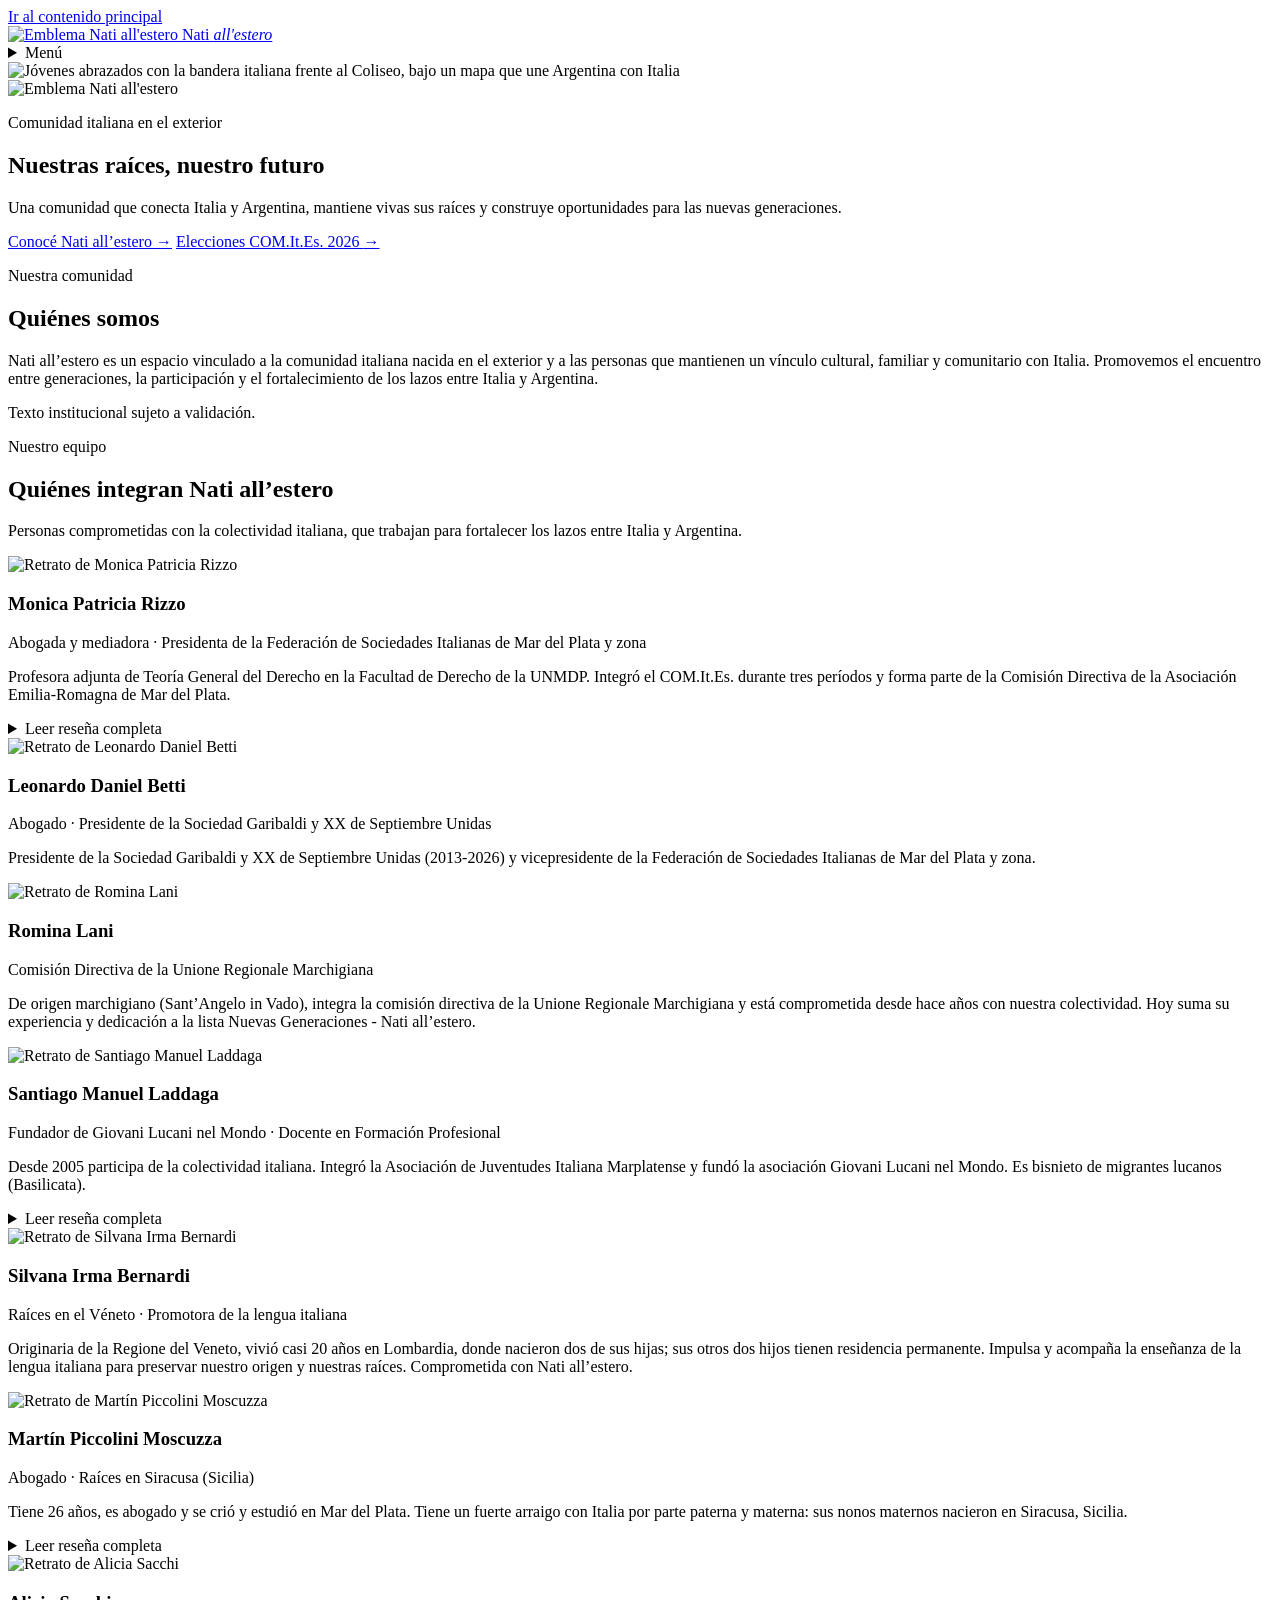
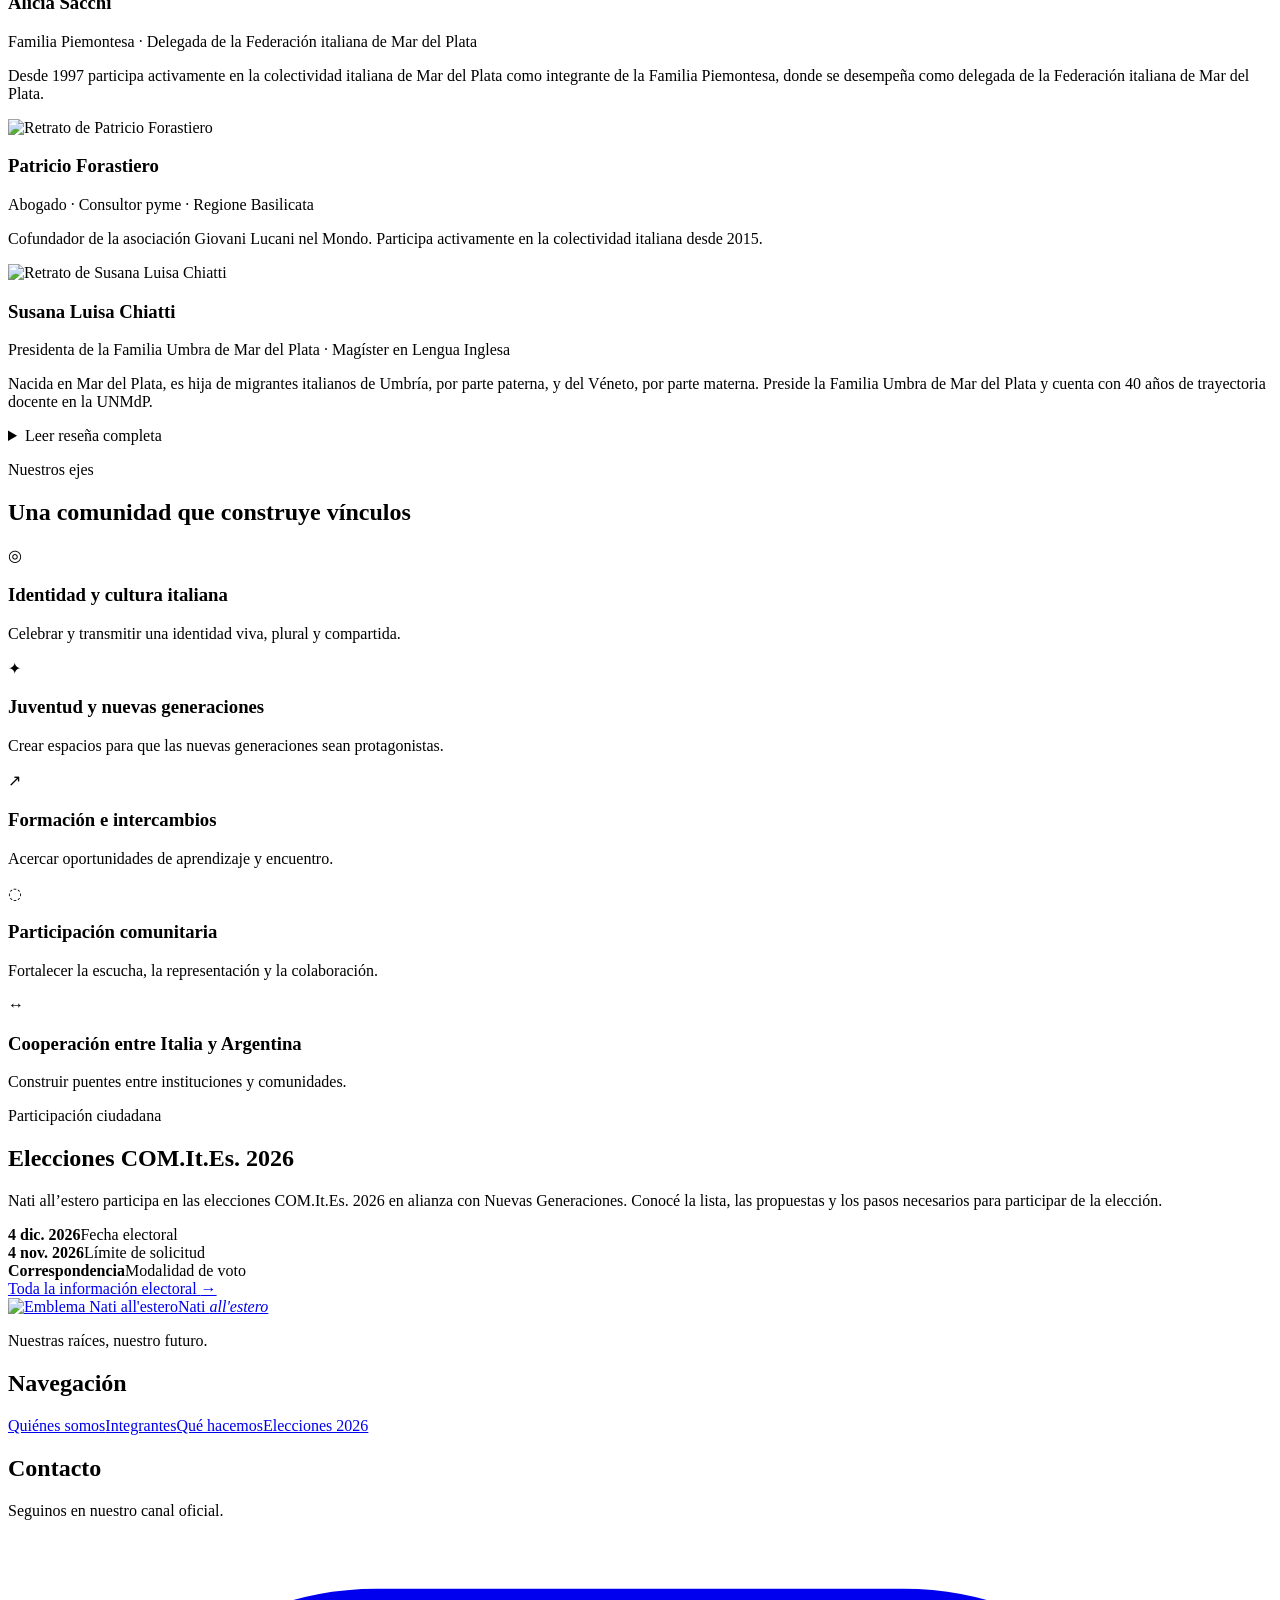
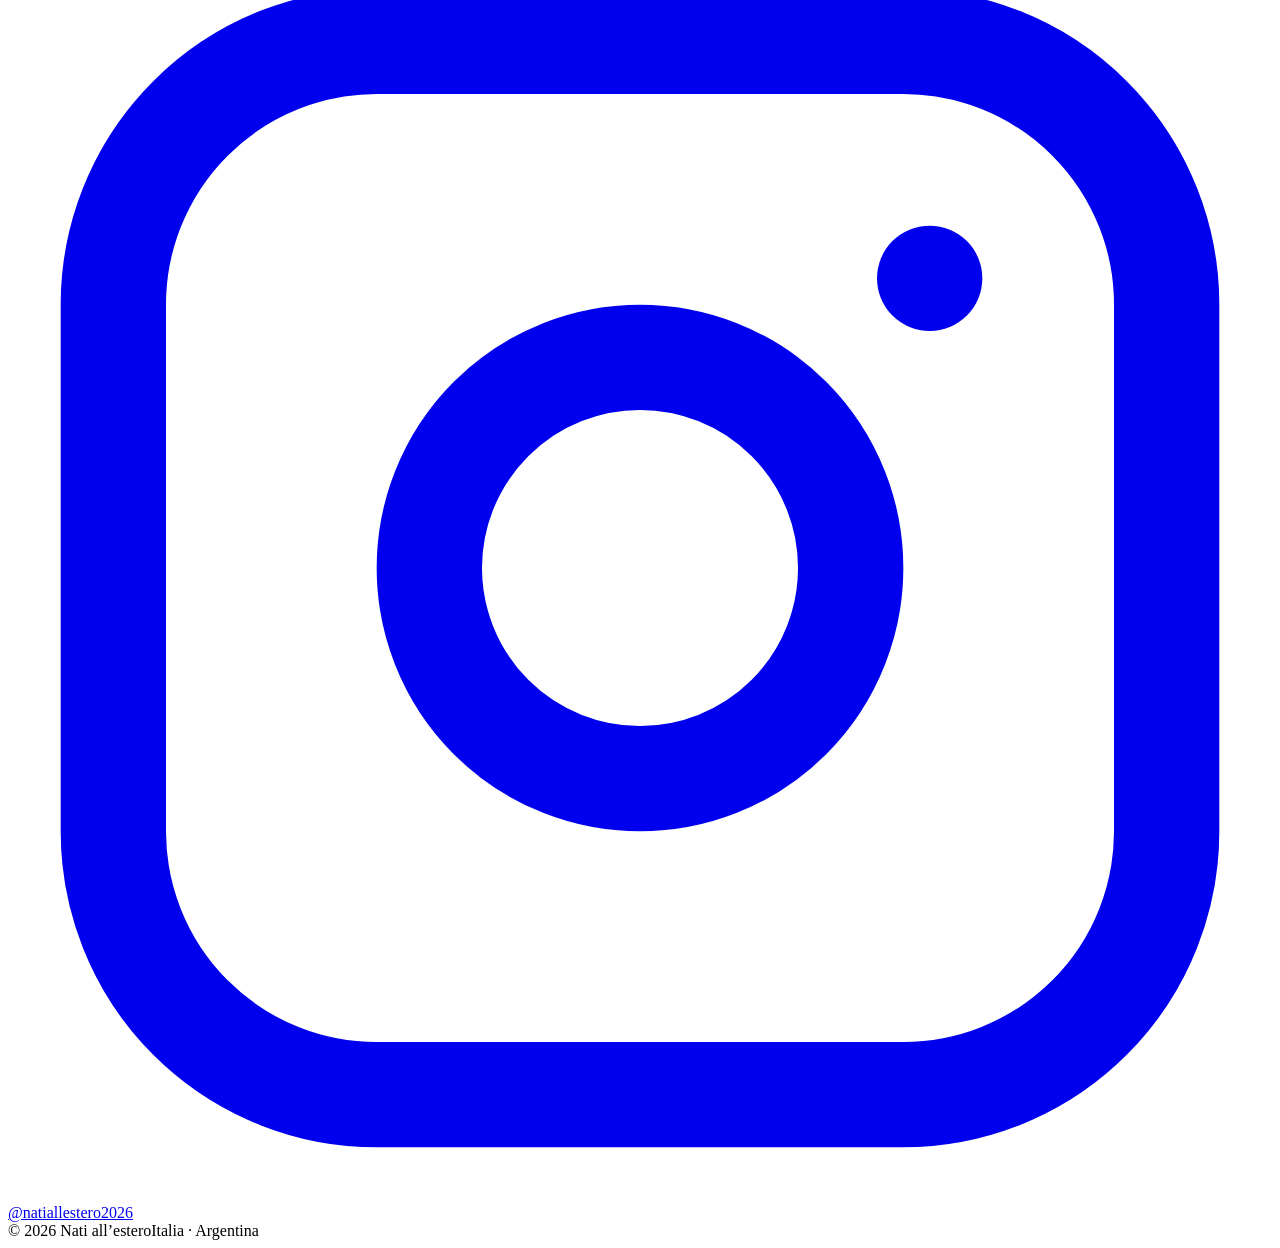
==== index.html @ d3ea6362 "Nati" ====
<!doctype html>
<html lang="es">
<head>
  <meta charset="utf-8">
  <meta name="viewport" content="width=device-width, initial-scale=1">
  <title>Nati all'estero | Nuestras raíces, nuestro futuro</title>
  <meta name="description" content="Nati all'estero conecta a la comunidad italiana nacida en el exterior con Italia y Argentina.">
  <meta property="og:title" content="Nati all'estero | Nuestras raíces, nuestro futuro">
  <meta property="og:description" content="Una comunidad que conecta Italia y Argentina y construye oportunidades para las nuevas generaciones.">
  <meta property="og:type" content="website">
  <meta property="og:url" content="https://natiallestero.com.ar/">
  <meta property="og:site_name" content="Nati all'estero">
  <meta property="og:locale" content="es_AR">
  <meta property="og:image" content="https://natiallestero.com.ar/assets/images/social/og-nati-all-estero.jpg">
  <meta property="og:image:type" content="image/jpeg">
  <meta property="og:image:width" content="1200">
  <meta property="og:image:height" content="630">
  <meta property="og:image:alt" content="Logo de Nati all'estero con el lema Nuestras raíces, nuestro futuro">
  <meta name="twitter:card" content="summary_large_image">
  <meta name="twitter:title" content="Nati all'estero | Nuestras raíces, nuestro futuro">
  <meta name="twitter:description" content="Una comunidad que conecta Italia y Argentina y construye oportunidades para las nuevas generaciones.">
  <meta name="twitter:image" content="https://natiallestero.com.ar/assets/images/social/og-nati-all-estero.jpg">
  <link rel="canonical" href="https://natiallestero.com.ar/">
  <link rel="icon" href="assets/favicon.png" type="image/png">
  <link rel="stylesheet" href="css/styles.css">
</head>
<body>
  <a class="skip-link" href="#contenido">Ir al contenido principal</a>
  <header class="site-header">
    <div class="container header-inner">
      <a class="brand" href="index.html" aria-label="Nati all'estero, inicio">
        <img class="brand-image" src="assets/images/logo-nati-all-estero.png" alt="Emblema Nati all'estero">
        <span>Nati <em>all'estero</em></span>
      </a>
      <details class="menu">
        <summary aria-label="Abrir navegación"><span class="menu-icon" aria-hidden="true"></span><span>Menú</span></summary>
        <nav aria-label="Navegación principal">
          <a href="#quienes-somos">Quiénes somos</a>
          <a href="#integrantes">Integrantes</a>
          <a href="#que-hacemos">Qué hacemos</a>
          <a class="nav-highlight" href="elecciones-commites-2026.html">Elecciones COM.It.Es. 2026</a>
          <a href="#contacto">Contacto</a>
        </nav>
      </details>
    </div>
  </header>

  <main id="contenido">
    <section class="hero-v2 hero-v2-home">
      <div class="hero-v2-media"><img src="assets/images/hero-inicio-foto.jpg" alt="Jóvenes abrazados con la bandera italiana frente al Coliseo, bajo un mapa que une Argentina con Italia" width="928" height="764"></div>
      <div class="container hero-v2-inner">
        <div class="hero-v2-copy">
          <img class="hero-v2-logo" src="assets/images/logo-nati-all-estero.png" alt="Emblema Nati all'estero" width="768" height="768">
          <p class="eyebrow">Comunidad italiana en el exterior</p>
          <h1>Nuestras raíces, <span>nuestro futuro</span></h1>
          <span class="hero-v2-flag" aria-hidden="true"></span>
          <p class="lead">Una comunidad que conecta Italia y Argentina, mantiene vivas sus raíces y construye oportunidades para las nuevas generaciones.</p>
          <div class="button-row">
            <a class="button button-primary" href="#quienes-somos">Conocé Nati all’estero <span aria-hidden="true">→</span></a>
            <a class="button button-secondary" href="elecciones-commites-2026.html">Elecciones COM.It.Es. 2026 <span aria-hidden="true">→</span></a>
          </div>
        </div>
      </div>
    </section>

    <section class="section section-soft" id="quienes-somos">
      <div class="container narrow">
        <p class="eyebrow">Nuestra comunidad</p>
        <h2>Quiénes somos</h2>
        <p class="section-intro">Nati all’estero es un espacio vinculado a la comunidad italiana nacida en el exterior y a las personas que mantienen un vínculo cultural, familiar y comunitario con Italia. Promovemos el encuentro entre generaciones, la participación y el fortalecimiento de los lazos entre Italia y Argentina.</p>
        <p class="disclaimer">Texto institucional sujeto a validación.</p>
      </div>
    </section>

    <section class="section members-section" id="integrantes">
      <div class="container">
        <p class="eyebrow">Nuestro equipo</p>
        <h2>Quiénes integran Nati all’estero</h2>
        <p class="section-intro members-intro">Personas comprometidas con la colectividad italiana, que trabajan para fortalecer los lazos entre Italia y Argentina.</p>
        <div class="members-grid">
          <article class="member-card">
            <div class="member-photo"><img src="assets/images/integrantes/monica-rizzo.jpg" alt="Retrato de Monica Patricia Rizzo" width="600" height="600" loading="lazy"></div>
            <div class="member-body">
              <h3>Monica Patricia Rizzo</h3>
              <p class="member-role">Abogada y mediadora · Presidenta de la Federación de Sociedades Italianas de Mar del Plata y zona</p>
              <p>Profesora adjunta de Teoría General del Derecho en la Facultad de Derecho de la UNMDP. Integró el COM.It.Es. durante tres períodos y forma parte de la Comisión Directiva de la Asociación Emilia-Romagna de Mar del Plata.</p>
              <details class="member-more">
                <summary>Leer reseña completa</summary>
                <h4>Formación y docencia</h4>
                <ul>
                  <li>Profesora adjunta de Teoría General del Derecho, Facultad de Derecho (UNMDP).</li>
                  <li>Integrante del cuerpo docente de la Fundación de Ciencias Jurídicas y Sociales del Colegio de Abogados de la Provincia de Buenos Aires (CIJUSO), en el curso de Formación Básica en Mediación.</li>
                  <li>Especialización en Métodos Alternativos de Resolución de Conflictos (UNMDP y Colegio de Abogados, 1996).</li>
                  <li>Doctoranda con la tesis “El ámbito de validez de la circunscripción electoral exterior italiana. Análisis desde la teoría del derecho”.</li>
                </ul>
                <h4>Raíces italianas</h4>
                <ul>
                  <li>Ciudadanía italiana registrada en el Comune di Castelvetro (Modena), Italia.</li>
                  <li>Regiones Emilia-Romagna y Piemonte (Bagnasco, Cuneo).</li>
                </ul>
                <h4>Actividad en la colectividad italiana</h4>
                <ul>
                  <li>Consultora de la Región Emilia-Romagna: 1991-2010 (Consultas 3, 4, 5 y 6).</li>
                  <li>Miembro del COM.It.Es. en los períodos 1997-2004, 2004-2015 y 2015-2021.</li>
                  <li>Miembro de la Comisión Directiva de la Asociación Emilia-Romagna Mar del Plata.</li>
                  <li>Presidenta de la Federación de Sociedades Italianas de Mar del Plata y zona.</li>
                </ul>
              </details>
            </div>
          </article>
          <article class="member-card">
            <div class="member-photo"><img src="assets/images/integrantes/leonardo-betti.jpg" alt="Retrato de Leonardo Daniel Betti" width="600" height="600" loading="lazy"></div>
            <div class="member-body">
              <h3>Leonardo Daniel Betti</h3>
              <p class="member-role">Abogado · Presidente de la Sociedad Garibaldi y XX de Septiembre Unidas</p>
              <p>Presidente de la Sociedad Garibaldi y XX de Septiembre Unidas (2013-2026) y vicepresidente de la Federación de Sociedades Italianas de Mar del Plata y zona.</p>
            </div>
          </article>
          <article class="member-card">
            <div class="member-photo"><img src="assets/images/integrantes/romina-lani.jpg" alt="Retrato de Romina Lani" width="600" height="600" loading="lazy"></div>
            <div class="member-body">
              <h3>Romina Lani</h3>
              <p class="member-role">Comisión Directiva de la Unione Regionale Marchigiana</p>
              <p>De origen marchigiano (Sant’Angelo in Vado), integra la comisión directiva de la Unione Regionale Marchigiana y está comprometida desde hace años con nuestra colectividad. Hoy suma su experiencia y dedicación a la lista Nuevas Generaciones - Nati all’estero.</p>
            </div>
          </article>
          <article class="member-card">
            <div class="member-photo"><img src="assets/images/integrantes/santiago-laddaga.jpg" alt="Retrato de Santiago Manuel Laddaga" width="600" height="600" loading="lazy"></div>
            <div class="member-body">
              <h3>Santiago Manuel Laddaga</h3>
              <p class="member-role">Fundador de Giovani Lucani nel Mondo · Docente en Formación Profesional</p>
              <p>Desde 2005 participa de la colectividad italiana. Integró la Asociación de Juventudes Italiana Marplatense y fundó la asociación Giovani Lucani nel Mondo. Es bisnieto de migrantes lucanos (Basilicata).</p>
              <details class="member-more">
                <summary>Leer reseña completa</summary>
                <h4>Formación y trabajo</h4>
                <ul>
                  <li>Docente en Formación Profesional.</li>
                  <li>Consultor técnico vinculado a proyectos de economía social y desarrollo de software.</li>
                  <li>Técnico en Economía Social y Auxiliar en Programación y Desarrollo Web.</li>
                </ul>
                <h4>Actividad en la colectividad italiana</h4>
                <ul>
                  <li>Participa de la colectividad italiana desde 2005.</li>
                  <li>Integró la Asociación de Juventudes Italiana Marplatense.</li>
                  <li>Fundador de la asociación Giovani Lucani nel Mondo.</li>
                </ul>
                <h4>Raíces italianas</h4>
                <ul>
                  <li>Bisnieto de migrantes lucanos (Basilicata).</li>
                </ul>
              </details>
            </div>
          </article>
          <article class="member-card">
            <div class="member-photo"><img src="assets/images/integrantes/silvana-bernardi.jpg" alt="Retrato de Silvana Irma Bernardi" width="600" height="600" loading="lazy"></div>
            <div class="member-body">
              <h3>Silvana Irma Bernardi</h3>
              <p class="member-role">Raíces en el Véneto · Promotora de la lengua italiana</p>
              <p>Originaria de la Regione del Veneto, vivió casi 20 años en Lombardia, donde nacieron dos de sus hijas; sus otros dos hijos tienen residencia permanente. Impulsa y acompaña la enseñanza de la lengua italiana para preservar nuestro origen y nuestras raíces. Comprometida con Nati all’estero.</p>
            </div>
          </article>
          <article class="member-card">
            <div class="member-photo"><img src="assets/images/integrantes/martin-piccolini-moscuzza.jpg" alt="Retrato de Martín Piccolini Moscuzza" width="600" height="600" loading="lazy"></div>
            <div class="member-body">
              <h3>Martín Piccolini Moscuzza</h3>
              <p class="member-role">Abogado · Raíces en Siracusa (Sicilia)</p>
              <p>Tiene 26 años, es abogado y se crió y estudió en Mar del Plata. Tiene un fuerte arraigo con Italia por parte paterna y materna: sus nonos maternos nacieron en Siracusa, Sicilia.</p>
              <details class="member-more">
                <summary>Leer reseña completa</summary>
                <h4>Raíces italianas</h4>
                <p>Sus nonos maternos nacieron en Siracusa, Sicilia. Ambos se criaron y se conocieron allí, para luego migrar a la Argentina, donde formaron una hermosa familia.</p>
                <h4>Quién es</h4>
                <p>Se considera una persona simple y honesta, que se apoya mucho en su familia y sus amigos.</p>
                <h4>Su propósito</h4>
                <p>Apoyar las ideas de fortalecimiento de la comunidad italiana en la Argentina, haciendo valer los derechos ya adquiridos por el esfuerzo de generaciones pasadas.</p>
              </details>
            </div>
          </article>
          <article class="member-card">
            <div class="member-photo"><img src="assets/images/integrantes/alicia-sacchi.jpg" alt="Retrato de Alicia Sacchi" width="600" height="600" loading="lazy"></div>
            <div class="member-body">
              <h3>Alicia Sacchi</h3>
              <p class="member-role">Familia Piemontesa · Delegada de la Federación italiana de Mar del Plata</p>
              <p>Desde 1997 participa activamente en la colectividad italiana de Mar del Plata como integrante de la Familia Piemontesa, donde se desempeña como delegada de la Federación italiana de Mar del Plata.</p>
            </div>
          </article>
          <article class="member-card">
            <div class="member-photo"><img src="assets/images/integrantes/patricio-forastiero.jpg" alt="Retrato de Patricio Forastiero" width="600" height="600" loading="lazy"></div>
            <div class="member-body">
              <h3>Patricio Forastiero</h3>
              <p class="member-role">Abogado · Consultor pyme · Regione Basilicata</p>
              <p>Cofundador de la asociación Giovani Lucani nel Mondo. Participa activamente en la colectividad italiana desde 2015.</p>
            </div>
          </article>
          <article class="member-card">
            <div class="member-photo"><img src="assets/images/integrantes/susana-chiatti.jpg" alt="Retrato de Susana Luisa Chiatti" width="600" height="600" loading="lazy"></div>
            <div class="member-body">
              <h3>Susana Luisa Chiatti</h3>
              <p class="member-role">Presidenta de la Familia Umbra de Mar del Plata · Magíster en Lengua Inglesa</p>
              <p>Nacida en Mar del Plata, es hija de migrantes italianos de Umbría, por parte paterna, y del Véneto, por parte materna. Preside la Familia Umbra de Mar del Plata y cuenta con 40 años de trayectoria docente en la UNMdP.</p>
              <details class="member-more">
                <summary>Leer reseña completa</summary>
                <h4>Trayectoria en la colectividad italiana</h4>
                <ul>
                  <li>Presidenta de la Familia Umbra de Mar del Plata, institución en la que participa desde hace 25 años y donde ocupó diversos cargos, entre ellos la presidencia y la vicepresidencia.</li>
                  <li>Delegada titular regional ante el CRUE (Consiglio Regionale degli Umbri all’Estero), Umbría, Italia, período 2026-2028.</li>
                  <li>Desde hace más de 15 años representa a la Familia Umbra ante la Federación de Sociedades Italianas de Mar del Plata y Zona, donde actualmente es prosecretaria.</li>
                  <li>Delegada titular ante el Foro de Colectividades Mar del Plata-Batán.</li>
                  <li>Integra el Movimiento Lega Donne Italiane.</li>
                </ul>
                <h4>Formación académica y trayectoria profesional</h4>
                <ul>
                  <li>Magíster en Lengua Inglesa.</li>
                  <li>40 años de trayectoria docente en la Universidad Nacional de Mar del Plata (UNMdP), donde alcanzó el cargo de profesora titular con dedicación exclusiva, mediante concursos de antecedentes y oposición, en las facultades de Humanidades, Ciencias Exactas y Naturales, y Ciencias de la Salud y Trabajo Social.</li>
                  <li>Directora del Departamento de Lenguas Modernas de Humanidades, autora y coautora de varios libros y participante en proyectos de investigación. Actualmente continúa desarrollando tareas de investigación en la UNMdP.</li>
                  <li>Fundadora del Colegio Nacional Dr. Arturo Illia, donde participó en la creación de las asignaturas Inglés General y Comprensión de Textos en Inglés, y se desempeñó durante más de 11 años.</li>
                  <li>Durante 22 años, profesora especializada en Inglés Técnico en el área de Pesca y Navegación de la Escuela Nacional de Pesca Comandante Luis Piedrabuena, dependiente de la Armada Argentina, cargo obtenido por concurso.</li>
                  <li>Durante 12 años dictó Inglés Técnico a médicos residentes y de planta de todas las especialidades en el Hospital Privado de Comunidad, a través de su Departamento de Docencia e Investigación.</li>
                </ul>
                <h4>Participación institucional</h4>
                <ul>
                  <li>Miembro activa de la Asociación Civil de Mujeres Universitarias y Graduadas de Mar del Plata (ACMUyG MdP).</li>
                  <li>Integra la Junta Directiva del Rotary Club Puerto Mar del Plata, donde coordina proyectos culturales.</li>
                </ul>
                <p class="member-closing">Su trayectoria reúne el compromiso con la colectividad italiana, la docencia universitaria, la investigación y la participación institucional, promoviendo la cultura, la solidaridad y el fortalecimiento de los lazos comunitarios.</p>
              </details>
            </div>
          </article>
        </div>
      </div>
    </section>

    <section class="section" id="que-hacemos">
      <div class="container">
        <p class="eyebrow">Nuestros ejes</p>
        <h2>Una comunidad que construye vínculos</h2>
        <div class="card-grid five">
          <article class="info-card"><span class="card-icon">◎</span><h3>Identidad y cultura italiana</h3><p>Celebrar y transmitir una identidad viva, plural y compartida.</p></article>
          <article class="info-card"><span class="card-icon">✦</span><h3>Juventud y nuevas generaciones</h3><p>Crear espacios para que las nuevas generaciones sean protagonistas.</p></article>
          <article class="info-card"><span class="card-icon">↗</span><h3>Formación e intercambios</h3><p>Acercar oportunidades de aprendizaje y encuentro.</p></article>
          <article class="info-card"><span class="card-icon">◌</span><h3>Participación comunitaria</h3><p>Fortalecer la escucha, la representación y la colaboración.</p></article>
          <article class="info-card"><span class="card-icon">↔</span><h3>Cooperación entre Italia y Argentina</h3><p>Construir puentes entre instituciones y comunidades.</p></article>
        </div>
      </div>
    </section>

    <section class="election-banner">
      <div class="container election-banner-inner">
        <div><p class="eyebrow eyebrow-light">Participación ciudadana</p><h2>Elecciones COM.It.Es. 2026</h2><p>Nati all’estero participa en las elecciones COM.It.Es. 2026 en alianza con Nuevas Generaciones. Conocé la lista, las propuestas y los pasos necesarios para participar de la elección.</p></div>
        <div class="date-list"><div><strong>4 dic. 2026</strong><span>Fecha electoral</span></div><div><strong>4 nov. 2026</strong><span>Límite de solicitud</span></div><div><strong>Correspondencia</strong><span>Modalidad de voto</span></div></div>
        <a class="button button-light" href="elecciones-commites-2026.html">Toda la información electoral <span aria-hidden="true">→</span></a>
      </div>
    </section>
  </main>

  <footer class="site-footer" id="contacto">
    <div class="container footer-grid">
      <div><a class="brand brand-footer" href="index.html"><img class="brand-image" src="assets/images/logo-nati-all-estero.png" alt="Emblema Nati all'estero"><span>Nati <em>all'estero</em></span></a><p>Nuestras raíces, nuestro futuro.</p></div>
      <div><h2 class="footer-title">Navegación</h2><a href="#quienes-somos">Quiénes somos</a><a href="#integrantes">Integrantes</a><a href="#que-hacemos">Qué hacemos</a><a href="elecciones-commites-2026.html">Elecciones 2026</a></div>
      <div><h2 class="footer-title">Contacto</h2><p>Seguinos en nuestro canal oficial.</p><a class="social-link" href="https://www.instagram.com/natiallestero2026/" target="_blank" rel="noopener noreferrer" aria-label="Instagram de Nati all’estero (se abre en una pestaña nueva)"><svg viewBox="0 0 24 24" aria-hidden="true" fill="none" stroke="currentColor" stroke-width="2" stroke-linecap="round" stroke-linejoin="round"><rect x="2" y="2" width="20" height="20" rx="5"/><circle cx="12" cy="12" r="4"/><circle cx="17.5" cy="6.5" r="1" fill="currentColor" stroke="none"/></svg><span>@natiallestero2026</span></a></div>
    </div>
    <div class="container footer-bottom"><span>© 2026 Nati all’estero</span><span>Italia <span aria-hidden="true">·</span> Argentina</span></div>
  </footer>
  <script src="js/menu.js"></script>
</body>
</html>
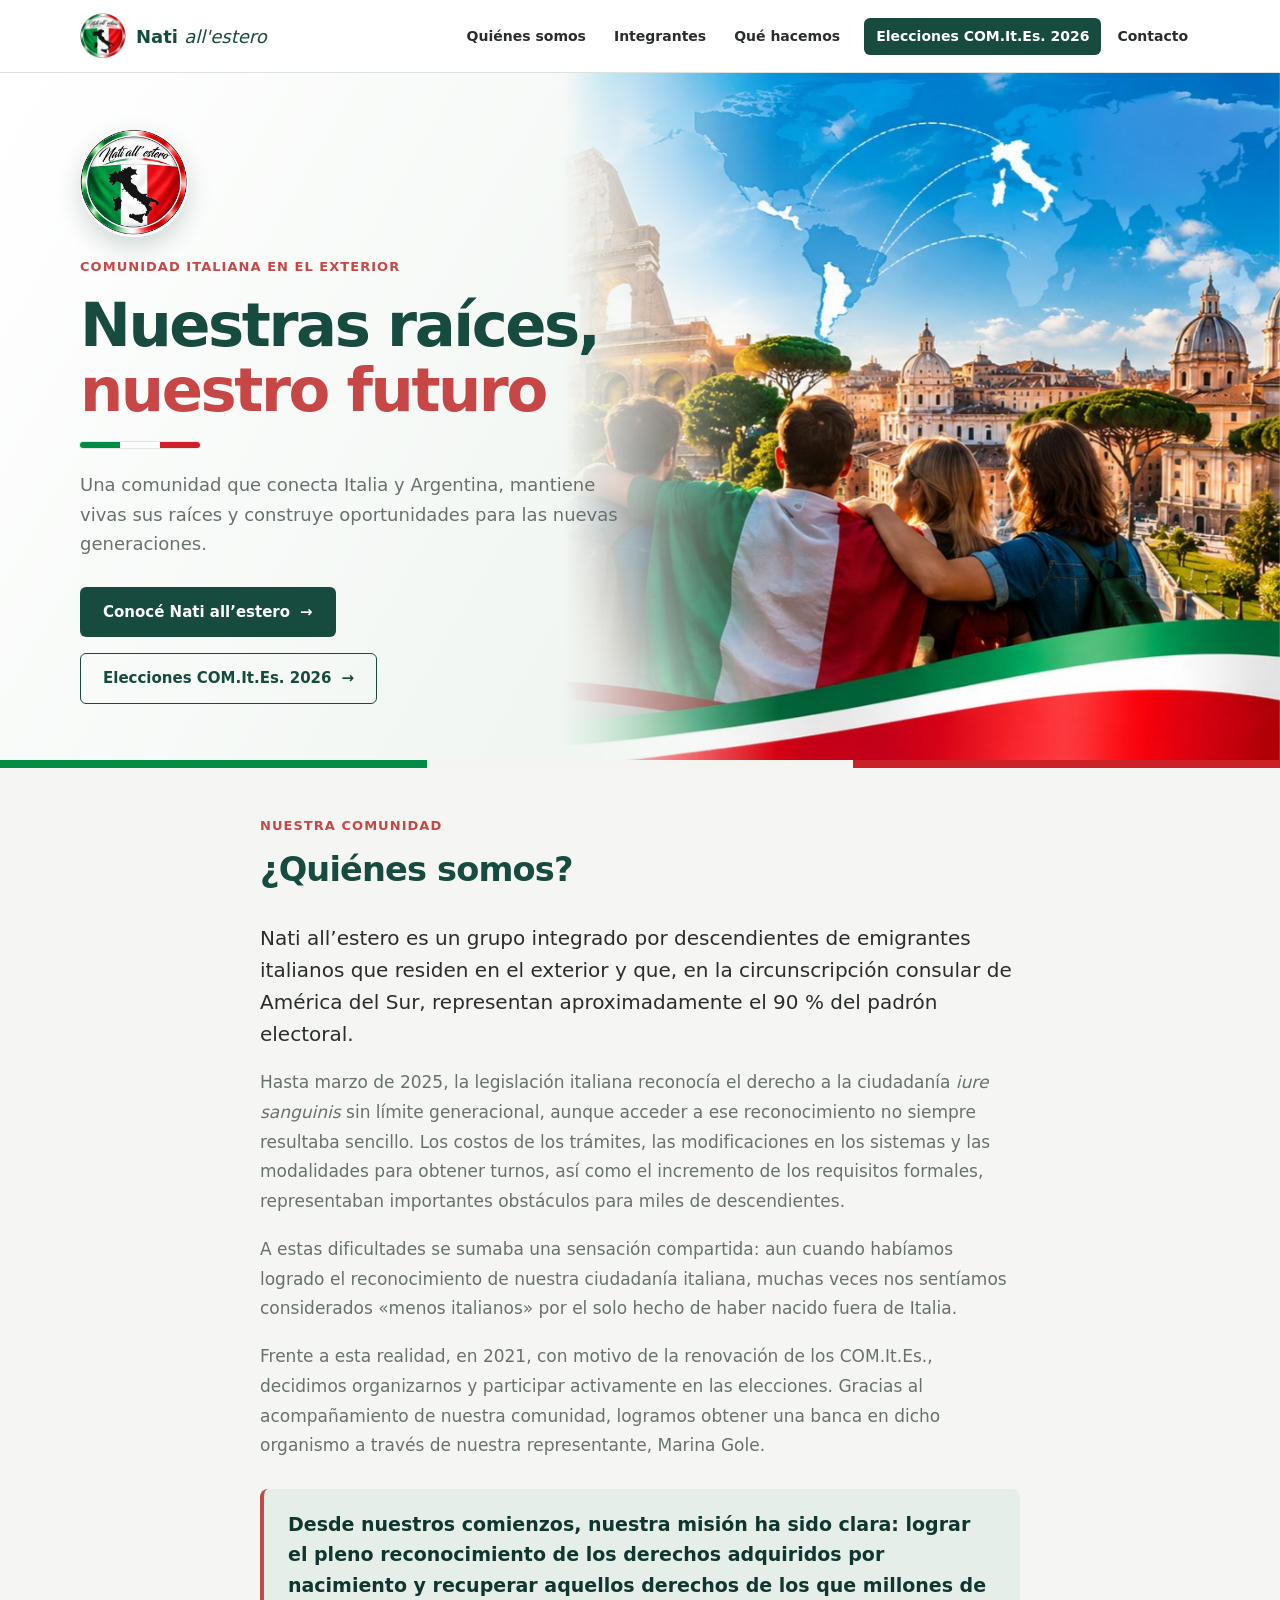
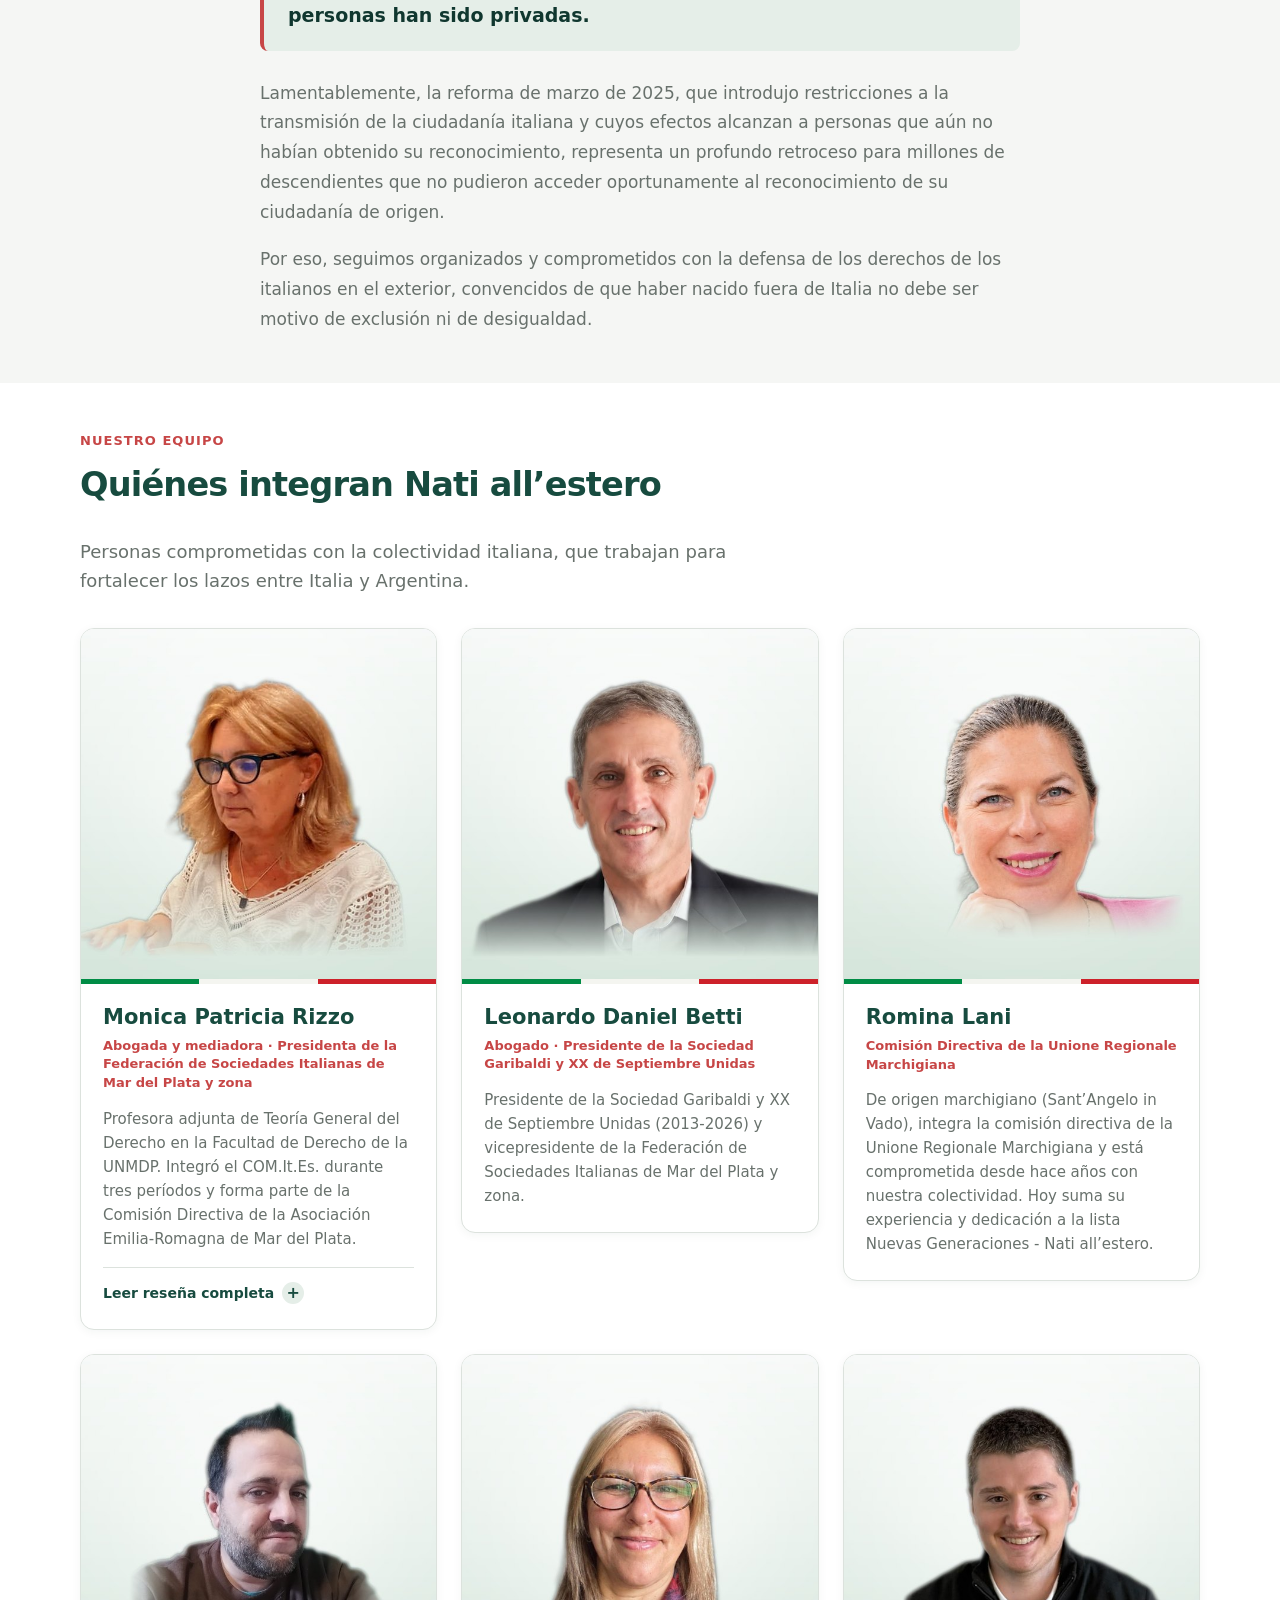
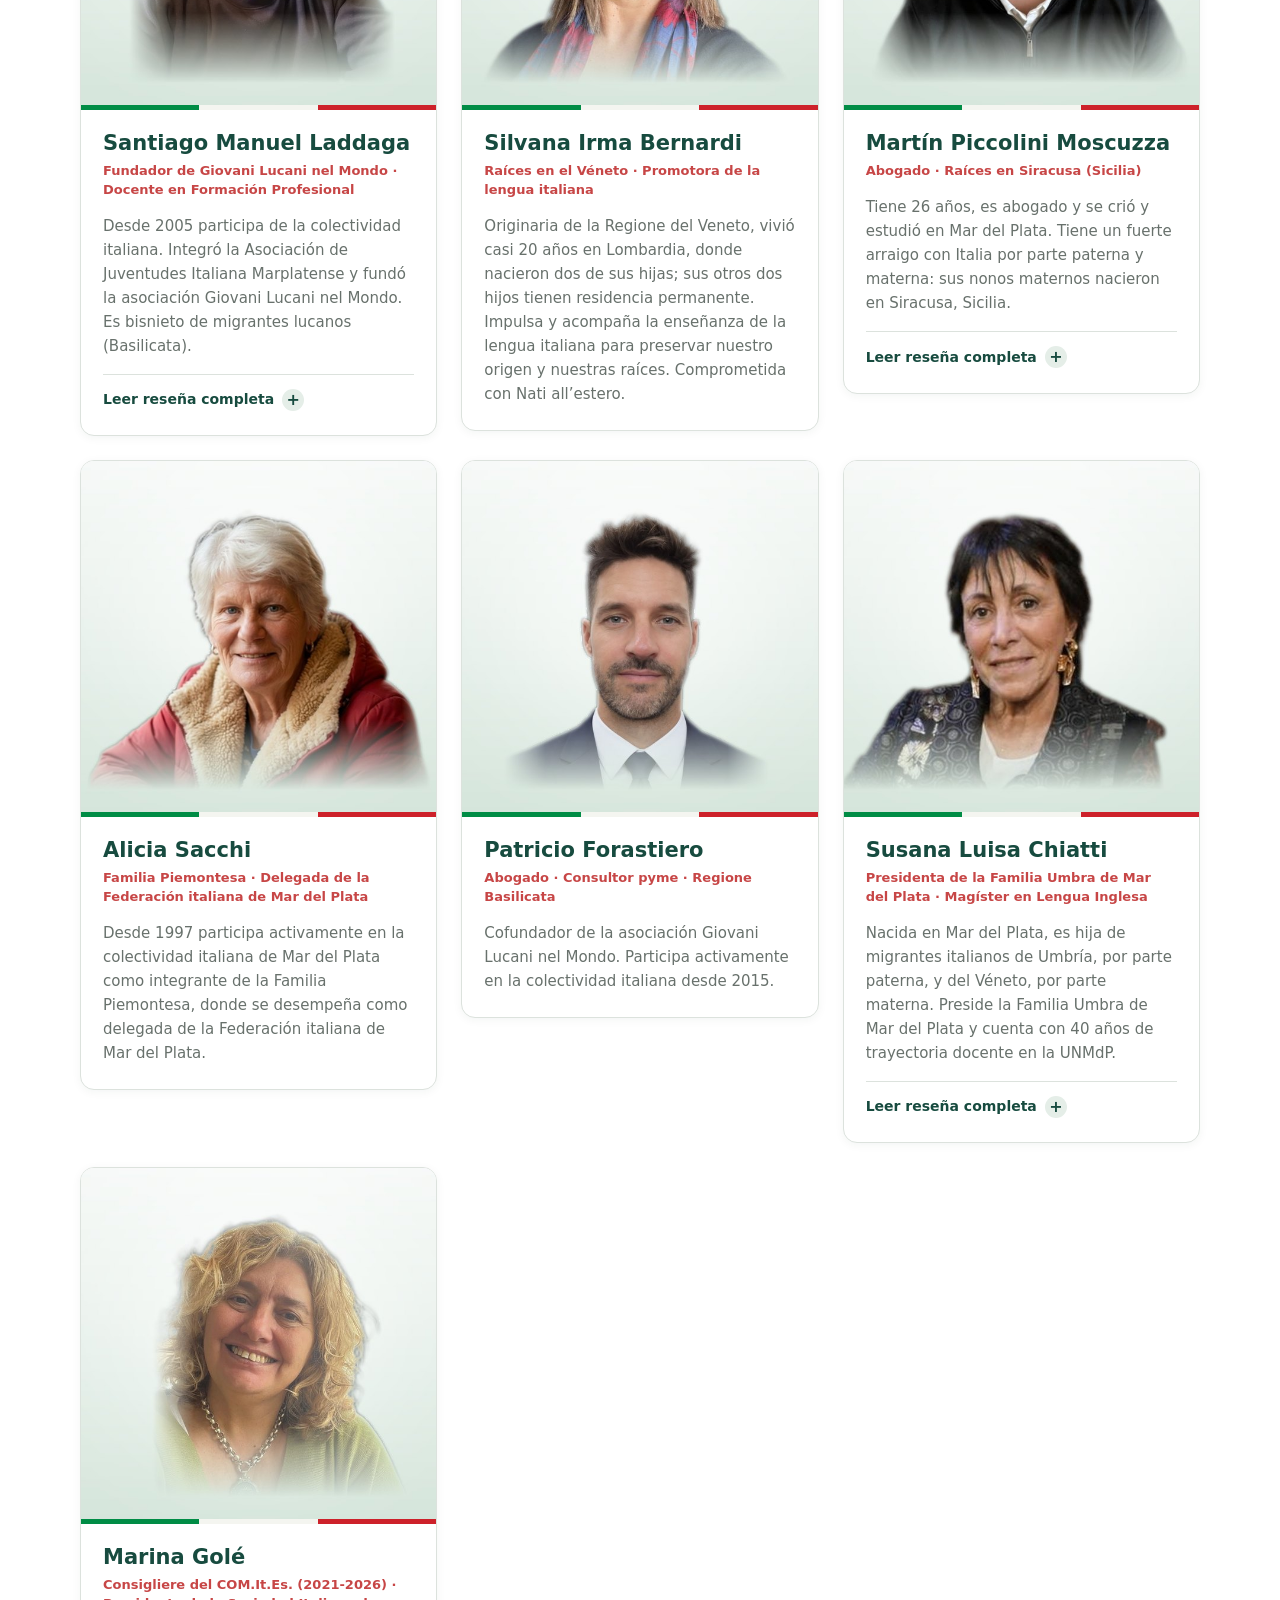
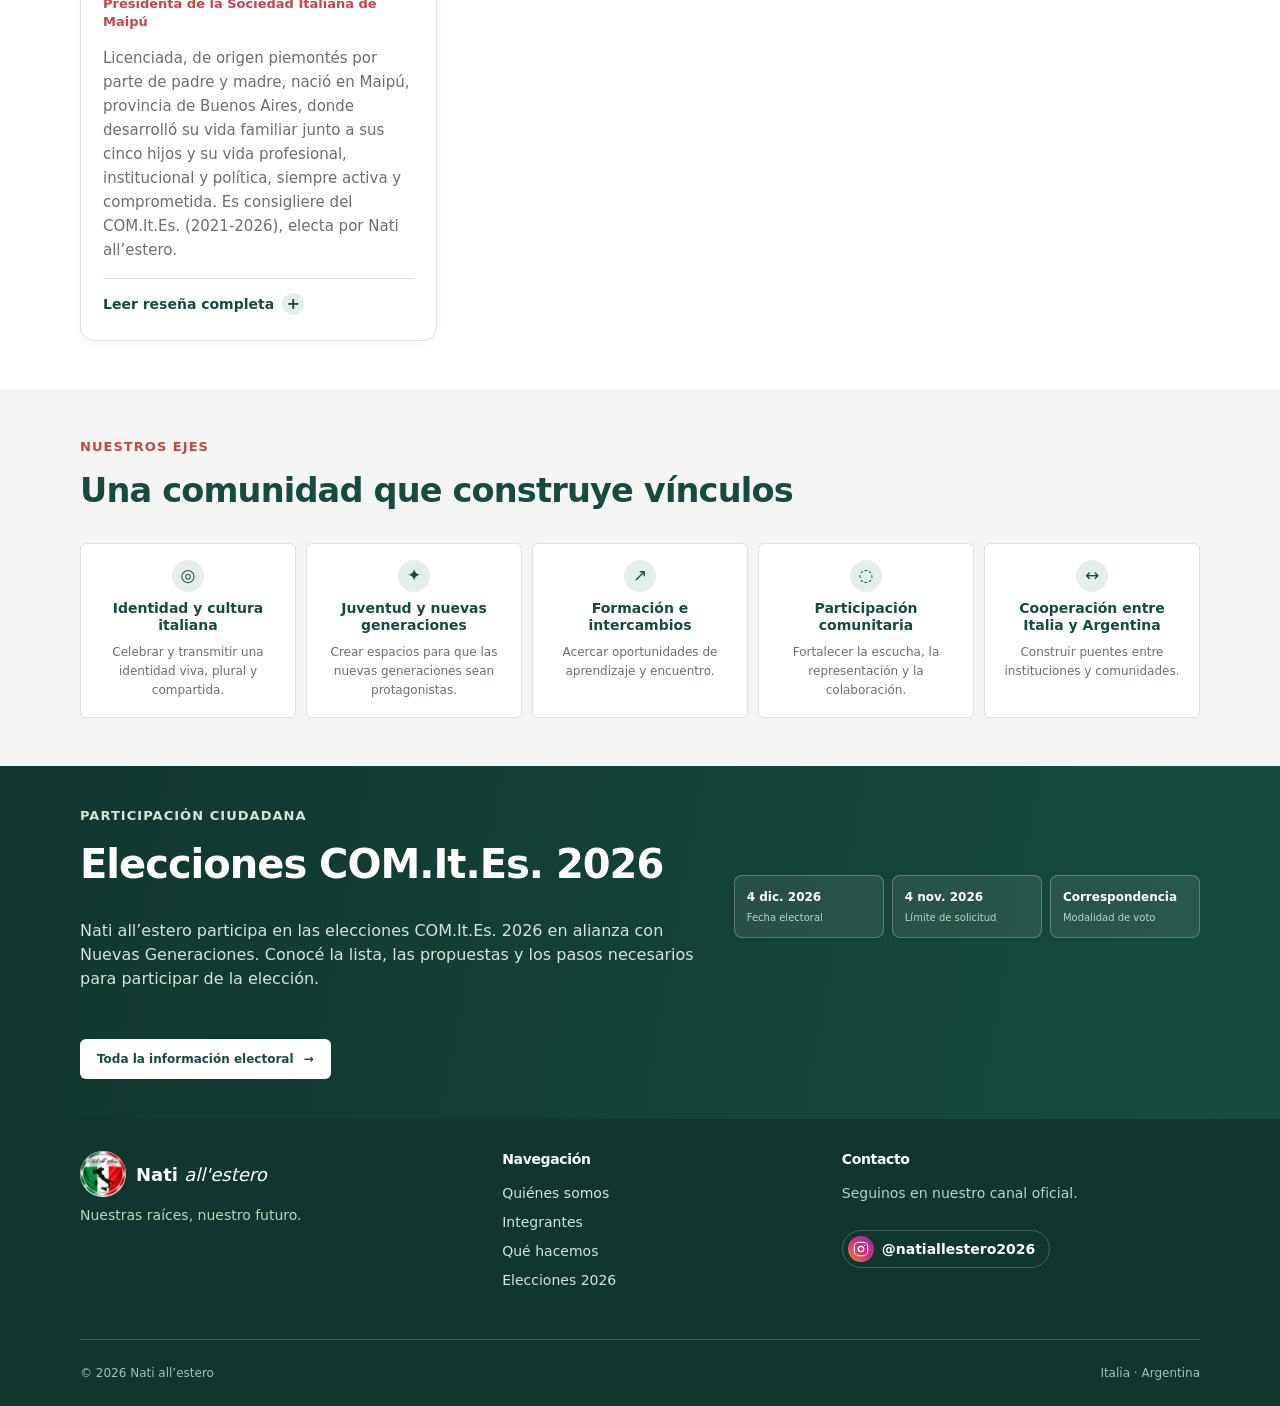
==== commit ef9c98be: "V2" ====
--- a/index.html
+++ b/index.html
@@ -66,9 +66,16 @@
     <section class="section section-soft" id="quienes-somos">
       <div class="container narrow">
         <p class="eyebrow">Nuestra comunidad</p>
-        <h2>Quiénes somos</h2>
-        <p class="section-intro">Nati all’estero es un espacio vinculado a la comunidad italiana nacida en el exterior y a las personas que mantienen un vínculo cultural, familiar y comunitario con Italia. Promovemos el encuentro entre generaciones, la participación y el fortalecimiento de los lazos entre Italia y Argentina.</p>
-        <p class="disclaimer">Texto institucional sujeto a validación.</p>
+        <h2>¿Quiénes somos?</h2>
+        <div class="about-text">
+          <p class="section-intro">Nati all’estero es un grupo integrado por descendientes de emigrantes italianos que residen en el exterior y que, en la circunscripción consular de América del Sur, representan aproximadamente el 90 % del padrón electoral.</p>
+          <p>Hasta marzo de 2025, la legislación italiana reconocía el derecho a la ciudadanía <em>iure sanguinis</em> sin límite generacional, aunque acceder a ese reconocimiento no siempre resultaba sencillo. Los costos de los trámites, las modificaciones en los sistemas y las modalidades para obtener turnos, así como el incremento de los requisitos formales, representaban importantes obstáculos para miles de descendientes.</p>
+          <p>A estas dificultades se sumaba una sensación compartida: aun cuando habíamos logrado el reconocimiento de nuestra ciudadanía italiana, muchas veces nos sentíamos considerados «menos italianos» por el solo hecho de haber nacido fuera de Italia.</p>
+          <p>Frente a esta realidad, en 2021, con motivo de la renovación de los COM.It.Es., decidimos organizarnos y participar activamente en las elecciones. Gracias al acompañamiento de nuestra comunidad, logramos obtener una banca en dicho organismo a través de nuestra representante, Marina Gole.</p>
+          <p class="about-mission">Desde nuestros comienzos, nuestra misión ha sido clara: lograr el pleno reconocimiento de los derechos adquiridos por nacimiento y recuperar aquellos derechos de los que millones de personas han sido privadas.</p>
+          <p>Lamentablemente, la reforma de marzo de 2025, que introdujo restricciones a la transmisión de la ciudadanía italiana y cuyos efectos alcanzan a personas que aún no habían obtenido su reconocimiento, representa un profundo retroceso para millones de descendientes que no pudieron acceder oportunamente al reconocimiento de su ciudadanía de origen.</p>
+          <p>Por eso, seguimos organizados y comprometidos con la defensa de los derechos de los italianos en el exterior, convencidos de que haber nacido fuera de Italia no debe ser motivo de exclusión ni de desigualdad.</p>
+        </div>
       </div>
     </section>
 
@@ -223,6 +230,37 @@
                   <li>Integra la Junta Directiva del Rotary Club Puerto Mar del Plata, donde coordina proyectos culturales.</li>
                 </ul>
                 <p class="member-closing">Su trayectoria reúne el compromiso con la colectividad italiana, la docencia universitaria, la investigación y la participación institucional, promoviendo la cultura, la solidaridad y el fortalecimiento de los lazos comunitarios.</p>
+              </details>
+            </div>
+          </article>
+          <article class="member-card">
+            <div class="member-photo"><img src="assets/images/integrantes/marina-gole.jpg" alt="Retrato de Marina Golé" width="600" height="600" loading="lazy"></div>
+            <div class="member-body">
+              <h3>Marina Golé</h3>
+              <p class="member-role">Consigliere del COM.It.Es. (2021-2026) · Presidenta de la Sociedad Italiana de Maipú</p>
+              <p>Licenciada, de origen piemontés por parte de padre y madre, nació en Maipú, provincia de Buenos Aires, donde desarrolló su vida familiar junto a sus cinco hijos y su vida profesional, institucional y política, siempre activa y comprometida. Es consigliere del COM.It.Es. (2021-2026), electa por Nati all’estero.</p>
+              <details class="member-more">
+                <summary>Leer reseña completa</summary>
+                <h4>Colectividad italiana</h4>
+                <ul>
+                  <li>Consigliere del COM.It.Es. (2021-2026), electa por Nati all’estero.</li>
+                  <li>Presidenta de la Sociedad Italiana de Maipú (2019 a la actualidad).</li>
+                  <li>Coordinadora del Proyecto Lengua Italiana y docente en Maipú (1997-2018).</li>
+                  <li>Participó con los grupos de idioma de los Giochi della Gioventù entre 2005 y 2018, y durante 10 años fue representante maipuense en los torneos selectivos en Italia.</li>
+                  <li>Creadora y dirigente del Gruppo Giovanile San Francesco d’Assisi (1999-2006).</li>
+                </ul>
+                <h4>Función pública</h4>
+                <ul>
+                  <li>Concejal de Maipú (2007-2015 y 2025 a la actualidad).</li>
+                  <li>Secretaria de Cultura, Educación y Turismo del Municipio de Maipú (2015-2024).</li>
+                </ul>
+                <h4>Cultura y educación</h4>
+                <ul>
+                  <li>Coordinadora del Espacio INCAA Maipú (2011 a la actualidad).</li>
+                  <li>Presidenta de Amigos de la Cultura Maipú (2025 a la actualidad).</li>
+                  <li>Profesora en el Instituto Pbro. Mauro Golé (1998-2016).</li>
+                  <li>Coordinadora de la Universidad Siglo XXI en Maipú (2017-2022).</li>
+                </ul>
               </details>
             </div>
           </article>
--- a/css/styles.css
+++ b/css/styles.css
@@ -0,0 +1,362 @@
+/* 1. Variables CSS y paleta */
+:root {
+  --color-primary: #174B3F;
+  --color-primary-dark: #10372F;
+  --color-primary-light: #E5EEE8;
+  --color-accent: #C74646;
+  --color-white: #FFFFFF;
+  --color-background: #F5F6F4;
+  --color-text: #292D2B;
+  --color-muted: #68716C;
+  --color-border: #DCE2DD;
+  --space-1: 8px;
+  --space-2: 16px;
+  --space-3: 24px;
+  --space-4: 32px;
+  --space-5: 48px;
+  --space-6: 64px;
+  --space-7: 80px;
+}
+
+/* 2. Reset básico */
+*, *::before, *::after { box-sizing: border-box; }
+html { scroll-behavior: smooth; }
+body { margin: 0; background: var(--color-background); color: var(--color-text); }
+img { display: block; max-width: 100%; }
+a { color: inherit; }
+
+/* 3. Estilos globales */
+.container { width: min(1120px, calc(100% - 48px)); margin: 0 auto; }
+.narrow { max-width: 760px; }
+.section { padding: var(--space-7) 0; }
+.section-soft { background: var(--color-primary-light); }
+.eyebrow { margin: 0 0 var(--space-2); color: var(--color-accent); font-size: 13px; font-weight: 700; letter-spacing: .08em; text-transform: uppercase; }
+.eyebrow-light { color: #B8D6C7; }
+.section-intro, .lead { color: var(--color-muted); font-size: 18px; line-height: 1.65; }
+.disclaimer { color: var(--color-muted); font-size: 13px; }
+
+/* 4. Tipografía */
+body { font-family: Inter, ui-sans-serif, system-ui, -apple-system, BlinkMacSystemFont, "Segoe UI", sans-serif; line-height: 1.5; }
+h1, h2, h3, p { margin-top: 0; }
+h1 { color: var(--color-primary); font-size: clamp(2.5rem, 6vw, 3.5rem); line-height: 1.08; letter-spacing: -.04em; }
+h2 { margin-bottom: var(--space-4); color: var(--color-primary); font-size: clamp(1.8rem, 4vw, 2.5rem); line-height: 1.15; letter-spacing: -.025em; }
+h3 { color: var(--color-primary); font-size: 19px; line-height: 1.25; }
+
+/* 5. Contenedores y sistema de espaciado */
+.two-columns { display: grid; gap: var(--space-5); grid-template-columns: 1fr 1.4fr; }
+.two-columns p { color: var(--color-muted); font-size: 17px; line-height: 1.7; }
+
+/* 6. Encabezado y navegación */
+.site-header { position: sticky; top: 0; z-index: 10; border-bottom: 1px solid var(--color-border); background: rgba(255, 255, 255, .94); backdrop-filter: blur(10px); transition: box-shadow .3s ease, background-color .3s ease; }
+.site-header.is-scrolled { background: rgba(255, 255, 255, .98); box-shadow: 0 6px 20px rgba(16, 55, 47, .1); }
+.header-inner { display: flex; align-items: center; justify-content: space-between; gap: var(--space-3); min-height: 72px; transition: min-height .3s ease; }
+.site-header.is-scrolled .header-inner { min-height: 60px; }
+.brand { display: inline-flex; flex-shrink: 0; align-items: center; gap: 10px; color: var(--color-primary); font-size: 18px; font-weight: 700; text-decoration: none; }
+.brand em { font-weight: 400; }
+.brand-image { width: 46px; height: 46px; border-radius: 50%; object-fit: cover; transition: transform .4s ease; }
+.brand:hover .brand-image { transform: rotate(-8deg) scale(1.06); }
+
+.menu summary { display: none; }
+nav { display: flex; align-items: center; gap: 4px; font-size: 14px; font-weight: 600; }
+nav a { position: relative; padding: 8px 12px; border-radius: 6px; color: var(--color-text); text-decoration: none; white-space: nowrap; transition: color .25s ease, background-color .25s ease, box-shadow .25s ease, transform .2s ease; }
+nav a::after { content: ""; position: absolute; right: 12px; bottom: 3px; left: 12px; height: 2px; border-radius: 2px; background: var(--color-accent); transform: scaleX(0); transform-origin: left; transition: transform .3s ease; }
+nav a:hover, nav a:focus-visible { background: var(--color-primary-light); color: var(--color-primary); }
+nav a:hover::after, nav a:focus-visible::after { transform: scaleX(1); }
+nav a:active { background: var(--color-accent); color: var(--color-white); }
+nav a:active::after { transform: scaleX(0); }
+nav .nav-highlight { margin-left: 8px; background: var(--color-primary); color: var(--color-white); }
+nav .nav-highlight::after { display: none; }
+nav .nav-highlight:hover, nav .nav-highlight:focus-visible { background: var(--color-primary-dark); color: var(--color-white); box-shadow: 0 6px 14px rgba(16, 55, 47, .25); transform: translateY(-1px); }
+nav .nav-highlight:active { background: var(--color-accent); box-shadow: none; transform: translateY(0); }
+.text-link { transition: color .25s ease; }
+.text-link:hover { color: var(--color-accent); }
+
+@media (min-width: 961px) {
+  /* La navegación permanece visible (js/menu.js abre el details) */
+  .menu::details-content { content-visibility: visible; }
+}
+@media (max-width: 1100px) {
+  nav a { padding: 8px 9px; }
+  nav a::after { right: 9px; left: 9px; }
+}
+@media (max-width: 960px) {
+  .header-inner { min-height: 64px; }
+  .site-header.is-scrolled .header-inner { min-height: 56px; }
+  .menu summary { display: flex; align-items: center; gap: 10px; padding: 10px 12px; border-radius: 6px; color: var(--color-primary); cursor: pointer; font-weight: 700; list-style: none; user-select: none; transition: background-color .25s ease, color .25s ease; }
+  .menu summary::-webkit-details-marker { display: none; }
+  .menu summary:hover { background: var(--color-primary-light); }
+  .menu summary:active { background: var(--color-accent); color: var(--color-white); }
+  .menu-icon { position: relative; width: 22px; height: 2px; border-radius: 2px; background: currentColor; transition: background-color .2s ease; }
+  .menu-icon::before, .menu-icon::after { content: ""; position: absolute; left: 0; width: 100%; height: 2px; border-radius: 2px; background: currentColor; transition: top .3s ease, transform .3s ease; }
+  .menu-icon::before { top: -7px; }
+  .menu-icon::after { top: 7px; }
+  .menu[open] .menu-icon { background: transparent; }
+  .menu[open] .menu-icon::before { top: 0; transform: rotate(45deg); }
+  .menu[open] .menu-icon::after { top: 0; transform: rotate(-45deg); }
+  .menu nav { position: absolute; top: 100%; right: 0; left: 0; display: grid; gap: 4px; padding: 12px 16px 20px; border-bottom: 1px solid var(--color-border); background: var(--color-white); box-shadow: 0 16px 30px rgba(16, 55, 47, .14); font-size: 16px; animation: menu-in .3s ease; }
+  .menu nav a { padding: 12px 14px; }
+  .menu nav a::after { right: auto; bottom: 6px; left: 14px; width: 32px; }
+  .menu nav .nav-highlight { margin: 6px 0 0; text-align: center; }
+}
+@keyframes menu-in { from { opacity: 0; transform: translateY(-8px); } to { opacity: 1; transform: none; } }
+
+/* 7. Botones */
+.button { display: inline-flex; align-items: center; justify-content: center; gap: 10px; min-height: 48px; padding: 13px 22px; border: 1px solid transparent; border-radius: 6px; font-size: 15px; font-weight: 700; text-align: center; text-decoration: none; transition: background-color .25s ease, color .25s ease, border-color .25s ease, box-shadow .25s ease, transform .2s ease; }
+.button-primary { background: var(--color-primary); color: var(--color-white); }
+.button:hover { box-shadow: 0 8px 18px rgba(16, 55, 47, .18); transform: translateY(-2px); }
+.button:active { box-shadow: 0 2px 6px rgba(16, 55, 47, .18); transform: translateY(0) scale(.98); }
+.button span[aria-hidden="true"] { transition: transform .25s ease; }
+.button:hover span[aria-hidden="true"] { transform: translateX(3px); }
+.button-primary:hover, .button-primary:focus-visible { background: var(--color-primary-dark); }
+.button-primary:active { border-color: var(--color-accent); background: var(--color-accent); }
+.button-secondary { border-color: var(--color-primary); color: var(--color-primary); }
+.button-secondary:hover, .button-secondary:focus-visible { background: var(--color-primary); color: var(--color-white); }
+.button-secondary:active { border-color: var(--color-accent); background: var(--color-accent); color: var(--color-white); }
+.button-light { background: var(--color-white); color: var(--color-primary); }
+.button-light:hover, .button-light:focus-visible { background: var(--color-primary-light); }
+.button-light:active { background: var(--color-accent); color: var(--color-white); }
+.button-row { display: flex; flex-wrap: wrap; gap: var(--space-2); }
+
+/* 8. Hero */
+
+/* 9. Secciones */
+.text-link { display: inline-block; color: var(--color-primary); font-weight: 700; text-decoration: underline; text-underline-offset: 4px; }
+
+/* 10. Tarjetas */
+.card-grid { display: grid; gap: var(--space-3); }
+.card-grid.five { grid-template-columns: repeat(5, 1fr); }
+.info-card { padding: var(--space-3); border: 1px solid var(--color-border); border-radius: 10px; background: var(--color-white); transition: transform .3s ease, box-shadow .3s ease, border-color .3s ease; }
+.info-card:hover { border-color: #B8D6C7; box-shadow: 0 14px 28px rgba(16, 55, 47, .1); transform: translateY(-4px); }
+.info-card .card-icon { transition: background-color .3s ease, color .3s ease; }
+.info-card:hover .card-icon { background: var(--color-primary); color: var(--color-white); }
+.info-card p { margin-bottom: 0; color: var(--color-muted); font-size: 14px; line-height: 1.6; }
+.card-icon { display: inline-grid; width: 38px; height: 38px; margin-bottom: var(--space-2); place-items: center; border-radius: 50%; background: var(--color-primary-light); color: var(--color-primary); font-size: 21px; }
+.info-card h3 { min-height: 48px; margin-bottom: var(--space-2); }
+
+/* 11. Bloque electoral */
+.election-banner { padding: var(--space-6) 0; background: var(--color-primary); color: var(--color-white); }
+.election-banner h2 { color: var(--color-white); }
+.election-banner p { max-width: 650px; color: #D5E4DC; }
+.election-banner-inner { display: grid; align-items: center; grid-template-columns: 1.2fr 1fr; gap: var(--space-4); }
+.date-list { display: grid; grid-template-columns: repeat(3, 1fr); gap: var(--space-2); }
+.date-list div { display: grid; gap: 4px; padding: var(--space-2); border: 1px solid rgba(255,255,255,.25); border-radius: 8px; }
+.date-list strong { font-size: 15px; }.date-list span { color: #B8D6C7; font-size: 12px; }
+
+.contact-box { display: flex; gap: var(--space-3); padding: var(--space-4); border: 1px solid var(--color-border); border-radius: 10px; background: var(--color-white); }
+.contact-box p { margin-bottom: 0; color: var(--color-muted); }
+.proposals { grid-template-columns: repeat(3, 1fr); }
+
+/* 12. Formularios, si se incorporan en el futuro */
+.registration { background: var(--color-white); }
+.voting-explainer { max-width: 860px; margin-bottom: var(--space-5); padding: var(--space-4); border-left: 4px solid var(--color-primary); background: var(--color-primary-light); }
+.voting-explainer p { color: var(--color-text); line-height: 1.65; }
+.voting-explainer .notice { padding: var(--space-2); border-radius: 6px; background: var(--color-white); color: var(--color-primary-dark); }
+.steps { display: grid; grid-template-columns: repeat(4, 1fr); gap: var(--space-3); margin-bottom: var(--space-5); }
+.steps > div { position: relative; padding-top: var(--space-4); }.steps b { position: absolute; top: 0; left: 0; color: var(--color-accent); font-size: 24px; }.steps p { color: var(--color-muted); font-size: 14px; }
+.contact-box { display: block; background: var(--color-primary-light); }.contact-box a { color: var(--color-primary); font-weight: 700; }.contact-box a.button-primary { color: var(--color-white); }.contact-box a.button-primary:hover, .contact-box a.button-primary:focus-visible { color: var(--color-white); }.contact-box ul { margin: 0; padding-left: 20px; color: var(--color-muted); }.contact-box li + li { margin-top: 8px; }
+.contact-box .button-row { margin-top: var(--space-3); }
+
+/* 13. Preguntas frecuentes */
+.faq { max-width: 800px; }
+.faq details { border-top: 1px solid var(--color-border); }.faq details:last-child { border-bottom: 1px solid var(--color-border); }
+.faq summary { padding: var(--space-3) 0; color: var(--color-primary); cursor: pointer; font-weight: 700; list-style-position: outside; transition: color .25s ease; }.faq summary:hover { color: var(--color-accent); }.faq details p { padding: 0 0 var(--space-3); margin: 0; color: var(--color-muted); }
+
+/* 14. Footer */
+.site-footer { padding: var(--space-6) 0 var(--space-3); background: var(--color-primary-dark); color: #D5E4DC; }
+.brand-footer { color: var(--color-white); }.site-footer p { color: #B8D6C7; font-size: 14px; }
+.footer-grid { display: grid; grid-template-columns: 1.3fr 1fr 1.3fr; gap: var(--space-6); padding-bottom: var(--space-5); }.footer-grid > div { display: flex; flex-direction: column; align-items: flex-start; gap: 8px; }.footer-title { margin-bottom: 8px; color: var(--color-white); font-size: 14px; }.footer-grid a:not(.brand) { color: #D5E4DC; font-size: 14px; text-decoration: none; transition: color .25s ease, transform .25s ease; }.footer-grid a:not(.brand):hover { transform: translateX(3px); }.footer-grid a:not(.brand):hover { color: var(--color-white); }
+.footer-bottom { display: flex; justify-content: space-between; padding-top: var(--space-3); border-top: 1px solid rgba(255,255,255,.18); color: #9FC2B2; font-size: 12px; }
+
+/* 15. Media queries responsive */
+@media (max-width: 900px) {
+  
+  .card-grid.five { grid-template-columns: repeat(2, 1fr); }.election-banner-inner, .two-columns { grid-template-columns: 1fr; }.date-list { max-width: 680px; }.proposals { grid-template-columns: repeat(2, 1fr); }.steps { grid-template-columns: repeat(2, 1fr); }
+}
+@media (max-width: 600px) {
+  .container { width: min(100% - 32px, 1120px); }.section { padding: var(--space-6) 0; }.button-row, .button { width: 100%; }.card-grid.five, .proposals, .steps, .date-list { grid-template-columns: 1fr; }.footer-grid { grid-template-columns: 1fr; gap: var(--space-4); }.footer-bottom { display: grid; gap: 8px; }
+}
+
+/* 16. Accesibilidad y preferencias de movimiento */
+:focus-visible { outline: 3px solid var(--color-accent); outline-offset: 3px; }
+.skip-link { position: absolute; left: 16px; top: -50px; z-index: 20; padding: 10px 14px; background: var(--color-white); color: var(--color-primary); }.skip-link:focus { top: 16px; }
+@media (prefers-reduced-motion: reduce) { *, *::before, *::after { scroll-behavior: auto !important; transition-duration: .01ms !important; animation-duration: .01ms !important; } }
+
+/* Ajustes visuales del mockup */
+
+.section { padding: 48px 0; }
+.section-soft { background: var(--color-white); }
+.section-soft#quienes-somos { background: var(--color-background); }
+.section h2 { font-size: clamp(1.6rem, 3vw, 2.1rem); }
+.card-grid.five { gap: 10px; }
+.info-card { padding: 16px; border-radius: 6px; text-align: center; }
+.info-card h3 { min-height: auto; margin-bottom: 8px; font-size: 14px; }
+.info-card p { font-size: 12px; }
+.card-icon { width: 32px; height: 32px; margin-bottom: 8px; font-size: 17px; }
+.election-banner { padding: 40px 0; background: linear-gradient(100deg, var(--color-primary-dark), var(--color-primary)); }
+.election-banner-inner { grid-template-columns: 1.2fr .9fr; }
+.date-list { gap: 8px; }
+.date-list div { padding: 12px; background: rgba(255,255,255,.08); }
+.date-list strong { font-size: 12px; }
+.date-list span { font-size: 10px; }
+.election-banner .button { grid-column: 1; justify-self: start; min-height: 40px; padding: 9px 16px; font-size: 12px; }
+
+.proposals { gap: 10px; }
+.contact-box { border-radius: 6px; }
+.site-footer { padding-top: 32px; }
+
+@media (max-width: 900px) {
+  
+  .card-grid.five { grid-template-columns: repeat(3, 1fr); }
+  .election-banner-inner { grid-template-columns: 1fr; }
+  .election-banner .button { grid-column: auto; }
+
+}
+@media (max-width: 600px) {
+  .brand { font-size: 17px; }
+  .brand-image { width: 42px; height: 42px; }
+
+  .card-grid.five, .proposals { grid-template-columns: repeat(2, 1fr); }
+
+  .voting-explainer { padding: 20px; }
+  .contact-box .button-row { display: grid; }
+  .contact-box .button { width: 100%; }
+  .steps { gap: 24px 16px; }
+}
+
+/* 18. Heroes de portada */
+.hero-v2 { position: relative; overflow: hidden; background: linear-gradient(120deg, var(--color-white) 0%, #F1F6F2 55%, var(--color-primary-light) 100%); }
+.hero-v2::after { content: ""; position: absolute; right: 0; bottom: 0; left: 0; z-index: 2; height: 8px; background: linear-gradient(90deg, #008C45 0 33.33%, #F4F5F0 33.33% 66.66%, #CD212A 66.66% 100%); }
+.hero-v2-inner { position: relative; z-index: 1; display: flex; align-items: center; min-height: 580px; padding: 56px 0 64px; }
+.hero-v2-copy { max-width: 540px; animation: hero-in .8s ease both; }
+.hero-v2-logo { width: 108px; height: 108px; margin-bottom: 20px; border-radius: 50%; background: var(--color-white); box-shadow: 0 10px 24px rgba(16, 55, 47, .18); object-fit: contain; transition: transform .5s ease; }
+.hero-v2-logo:hover { transform: rotate(-6deg) scale(1.05); }
+.hero-v2 h1 { margin-bottom: 18px; font-size: clamp(2.4rem, 5vw, 3.8rem); }
+.hero-v2 h1 span { display: block; color: var(--color-accent); }
+.hero-v2-flag { display: block; width: 120px; height: 6px; margin-bottom: 22px; border-radius: 3px; background: linear-gradient(90deg, #008C45 0 33.33%, var(--color-white) 33.33% 66.66%, #CD212A 66.66% 100%); box-shadow: 0 0 0 1px rgba(16, 55, 47, .1); }
+.hero-v2 .lead { margin-bottom: 28px; }
+.hero-v2-media { position: absolute; top: 0; right: 0; bottom: 0; width: 56%; -webkit-mask-image: linear-gradient(90deg, transparent 0, #000 30%); mask-image: linear-gradient(90deg, transparent 0, #000 30%); }
+.hero-v2-media img { width: 100%; height: 100%; object-fit: cover; animation: hero-zoom 1.6s ease both; }
+.hero-v2-election { background: linear-gradient(110deg, var(--color-primary-dark) 0%, var(--color-primary) 60%, #1E5C4D 100%); }
+.hero-v2-election h1 { color: var(--color-white); }
+.hero-v2-election h1 span { color: #8FD9B0; }
+.hero-v2-election .eyebrow { color: #CBE3D5; }
+.hero-v2-election .lead { color: #D5E4DC; }
+.hero-v2-election .hero-v2-flag { box-shadow: none; }
+.hero-v2-dates { display: flex; flex-wrap: wrap; gap: 10px; margin-bottom: 28px; }
+.hero-v2-dates span { display: grid; gap: 2px; padding: 10px 14px; border: 1px solid rgba(255, 255, 255, .25); border-radius: 8px; background: rgba(255, 255, 255, .08); color: #D5E4DC; font-size: 13px; }
+.hero-v2-dates strong { color: var(--color-white); font-size: 15px; }
+.button-outline-light { border-color: rgba(255, 255, 255, .8); color: var(--color-white); }
+.button-outline-light:hover, .button-outline-light:focus-visible { background: var(--color-white); color: var(--color-primary); }
+.button-outline-light:active { border-color: var(--color-accent); background: var(--color-accent); color: var(--color-white); }
+@keyframes hero-in { from { opacity: 0; transform: translateY(16px); } to { opacity: 1; transform: none; } }
+@keyframes hero-zoom { from { transform: scale(1.06); } to { transform: scale(1); } }
+
+@media (max-width: 1100px) {
+  .hero-v2-copy { max-width: 430px; }
+  .hero-v2-media { width: 54%; }
+}
+@media (max-width: 900px) {
+  .two-columns { gap: var(--space-2); }
+  .two-columns h2 { margin-bottom: var(--space-2); }
+  .hero-v2-media { position: relative; width: 100%; height: 320px; -webkit-mask-image: linear-gradient(180deg, #000 65%, transparent 100%); mask-image: linear-gradient(180deg, #000 65%, transparent 100%); }
+  .hero-v2-media img { object-position: center 35%; }
+  .hero-v2-election .hero-v2-media img { object-position: center 12%; }
+  .hero-v2-inner { min-height: 0; margin-top: -56px; padding: 0 0 56px; }
+  .hero-v2-copy { max-width: 640px; }
+}
+@media (max-width: 600px) {
+  .hero-v2-media { height: 240px; }
+  .hero-v2-inner { margin-top: -44px; padding-bottom: 48px; }
+  .hero-v2-logo { width: 88px; height: 88px; margin-bottom: 16px; }
+  .hero-v2 h1 { font-size: 2.2rem; }
+  .hero-v2-dates span { flex: 1 1 140px; }
+}
+
+/* 17. Lista de candidatos */
+.visually-hidden { position: absolute; width: 1px; height: 1px; padding: 0; margin: -1px; overflow: hidden; clip: rect(0, 0, 0, 0); white-space: nowrap; border: 0; }
+.candidate-list { display: grid; grid-template-columns: repeat(2, 1fr); gap: 12px 16px; margin: 0; padding: 0; list-style: none; }
+.candidate { display: flex; align-items: center; gap: 16px; padding: 14px 18px; border: 1px solid var(--color-border); border-radius: 12px; background: var(--color-white); box-shadow: 0 2px 8px rgba(16, 55, 47, .05); transition: transform .3s ease, box-shadow .3s ease, border-color .3s ease; }
+.candidate:hover { border-color: #B8D6C7; box-shadow: 0 12px 24px rgba(16, 55, 47, .1); transform: translateY(-3px); }
+.candidate-number { display: grid; flex-shrink: 0; width: 56px; height: 56px; place-items: center; border-radius: 50%; background: var(--color-primary); box-shadow: inset 0 0 0 3px rgba(255, 255, 255, .25); color: var(--color-white); font-size: 24px; font-weight: 800; transition: background-color .3s ease; }
+.candidate:hover .candidate-number { background: var(--color-accent); }
+.candidate-name { margin: 0 0 4px; color: var(--color-primary); font-size: 18px; line-height: 1.25; }
+.candidate-name strong { font-weight: 800; }
+.candidate-place, .candidate-org { position: relative; margin: 0; padding-left: 24px; color: var(--color-muted); font-size: 14px; line-height: 1.4; }
+.candidate-org { margin-top: 3px; }
+.candidate-place::before, .candidate-org::before { content: ""; position: absolute; top: 1px; left: 0; width: 16px; height: 16px; background: center / contain no-repeat; }
+.candidate-place::before { background-image: url("data:image/svg+xml,%3Csvg xmlns='http://www.w3.org/2000/svg' viewBox='0 0 24 24' fill='%23174B3F'%3E%3Cpath d='M12 2a7 7 0 0 0-7 7c0 5.25 7 13 7 13s7-7.75 7-13a7 7 0 0 0-7-7zm0 9.5a2.5 2.5 0 1 1 0-5 2.5 2.5 0 0 1 0 5z'/%3E%3C/svg%3E"); }
+.candidate-org::before { background-image: url("data:image/svg+xml,%3Csvg xmlns='http://www.w3.org/2000/svg' viewBox='0 0 24 24' fill='%23174B3F'%3E%3Cpath d='M16 11a3 3 0 1 0 0-6 3 3 0 0 0 0 6zm-8 0a3 3 0 1 0 0-6 3 3 0 0 0 0 6zm0 2c-2.33 0-7 1.17-7 3.5V19h14v-2.5C15 14.17 10.33 13 8 13zm8 0c-.29 0-.62.02-.97.05A4.2 4.2 0 0 1 17 16.5V19h6v-2.5c0-2.33-4.67-3.5-7-3.5z'/%3E%3C/svg%3E"); }
+.candidate-slogan { margin: var(--space-4) 0 0; color: var(--color-primary); font-size: 20px; font-style: italic; font-weight: 600; text-align: center; }
+
+/* En dos columnas se respeta la distribución de la imagen oficial (el 1 a la altura del 10) */
+@media (min-width: 761px) {
+  .candidate { grid-row: var(--row); grid-column: var(--col); }
+}
+@media (max-width: 760px) {
+  .candidate-list { grid-template-columns: 1fr; }
+}
+@media (max-width: 600px) {
+  .candidate { gap: 12px; padding: 12px 14px; }
+  .candidate-number { width: 46px; height: 46px; font-size: 20px; }
+  .candidate-name { font-size: 16px; }
+  .candidate-place, .candidate-org { font-size: 13px; }
+  .candidate-slogan { font-size: 17px; }
+}
+
+/* 19. Integrantes */
+.members-section { background: var(--color-white); }
+.members-intro { max-width: 680px; margin-bottom: var(--space-4); }
+.members-grid { display: grid; grid-template-columns: repeat(auto-fill, minmax(290px, 1fr)); gap: 24px; align-items: start; }
+.member-card { overflow: hidden; border: 1px solid var(--color-border); border-radius: 14px; background: var(--color-white); box-shadow: 0 2px 10px rgba(16, 55, 47, .05); transition: transform .3s ease, box-shadow .3s ease, border-color .3s ease; }
+.member-card:hover { border-color: #B8D6C7; box-shadow: 0 16px 32px rgba(16, 55, 47, .12); transform: translateY(-4px); }
+.member-photo { position: relative; aspect-ratio: 1 / 1; overflow: hidden; background: linear-gradient(180deg, #F6F9F7, #CDE0D4); }
+.member-photo::after { content: ""; position: absolute; right: 0; bottom: 0; left: 0; height: 5px; background: linear-gradient(90deg, #008C45 0 33.33%, #F4F5F0 33.33% 66.66%, #CD212A 66.66% 100%); }
+.member-photo img { width: 100%; height: 100%; object-fit: cover; object-position: center top; transition: transform .6s ease; }
+.member-card:hover .member-photo img { transform: scale(1.04); }
+
+.member-body { padding: 20px 22px 24px; }
+.member-body h3 { margin-bottom: 6px; font-size: 21px; }
+.member-role { margin-bottom: 14px; color: var(--color-accent); font-size: 13px; font-weight: 700; line-height: 1.45; }
+.member-body > p:not(.member-role) { margin-bottom: 0; color: var(--color-muted); font-size: 15px; line-height: 1.6; }
+.member-more { margin-top: 16px; border-top: 1px solid var(--color-border); }
+.member-more summary { display: inline-flex; align-items: center; gap: 8px; padding-top: 14px; color: var(--color-primary); cursor: pointer; font-size: 14px; font-weight: 700; list-style: none; transition: color .25s ease; }
+.member-more summary::-webkit-details-marker { display: none; }
+.member-more summary::after { content: "+"; display: grid; width: 22px; height: 22px; place-items: center; border-radius: 50%; background: var(--color-primary-light); font-size: 16px; line-height: 1; transition: transform .3s ease, background-color .25s ease, color .25s ease; }
+.member-more summary:hover { color: var(--color-accent); }
+.member-more summary:hover::after { background: var(--color-accent); color: var(--color-white); }
+.member-more[open] summary::after { transform: rotate(45deg); }
+.member-more[open] > :not(summary) { animation: menu-in .3s ease; }
+.member-more h4 { margin: 18px 0 6px; color: var(--color-primary); font-size: 12px; letter-spacing: .08em; text-transform: uppercase; }
+.member-more ul { margin: 0; padding-left: 18px; color: var(--color-muted); font-size: 14px; line-height: 1.55; }
+.member-more li + li { margin-top: 6px; }
+
+/* 20. Redes sociales */
+.footer-grid a.social-link { display: inline-flex; align-items: center; gap: 8px; margin-top: 4px; padding: 5px 14px 5px 5px; border: 1px solid rgba(255, 255, 255, .22); border-radius: 999px; color: var(--color-white); font-size: 14px; font-weight: 600; transition: background-color .25s ease, border-color .25s ease, transform .2s ease; }
+.social-link svg { width: 26px; height: 26px; padding: 5px; border-radius: 50%; background: linear-gradient(45deg, #F58529, #DD2A7B 50%, #8134AF); color: var(--color-white); transition: transform .3s ease; }
+.footer-grid a.social-link:hover, .footer-grid a.social-link:focus-visible { border-color: rgba(255, 255, 255, .5); background: rgba(255, 255, 255, .1); color: var(--color-white); transform: translateY(-2px); }
+.footer-grid a.social-link:hover svg { transform: rotate(-8deg) scale(1.08); }
+.footer-grid a.social-link:active { border-color: var(--color-accent); background: var(--color-accent); transform: scale(.98); }
+.member-more p { margin: 0; color: var(--color-muted); font-size: 14px; line-height: 1.55; }
+.member-closing { margin-top: 16px !important; font-style: italic; }
+.member-photo-pending { display: grid; place-items: center; }
+.member-photo-pending span { display: grid; width: 132px; height: 132px; place-items: center; border-radius: 50%; background: var(--color-white); box-shadow: 0 10px 24px rgba(16, 55, 47, .12); color: var(--color-primary); font-size: 44px; font-weight: 800; letter-spacing: .04em; }
+
+/* 21. Respuestas extensas en preguntas frecuentes */
+.faq-answer { padding: 0 0 var(--space-3); color: var(--color-muted); animation: menu-in .3s ease; }
+.faq .faq-answer p { margin: 0 0 12px; padding: 0; }
+.faq-answer ul { margin: 0 0 12px; padding-left: 20px; line-height: 1.6; }
+.faq-answer li + li { margin-top: 6px; }
+.faq-answer strong { color: var(--color-text); }
+.faq-answer a { color: var(--color-primary); font-weight: 700; }
+.faq .faq-answer .faq-highlight { margin-bottom: 0; padding: 12px 16px; border-left: 4px solid var(--color-accent); border-radius: 6px; background: var(--color-primary-light); color: var(--color-text); }
+
+/* 22. Texto de Quiénes somos */
+.about-text p { margin-bottom: 18px; color: var(--color-muted); font-size: 17px; line-height: 1.75; }
+.about-text .section-intro { color: var(--color-text); font-size: 20px; line-height: 1.6; }
+.about-text .about-mission { margin: 28px 0; padding: 20px 24px; border-left: 4px solid var(--color-accent); border-radius: 8px; background: var(--color-primary-light); color: var(--color-primary-dark); font-size: 19px; font-weight: 600; line-height: 1.6; }
+.about-text p:last-child { margin-bottom: 0; }
+@media (max-width: 600px) {
+  .about-text p { font-size: 16px; }
+  .about-text .section-intro { font-size: 18px; }
+  .about-text .about-mission { padding: 16px 18px; font-size: 17px; }
+}
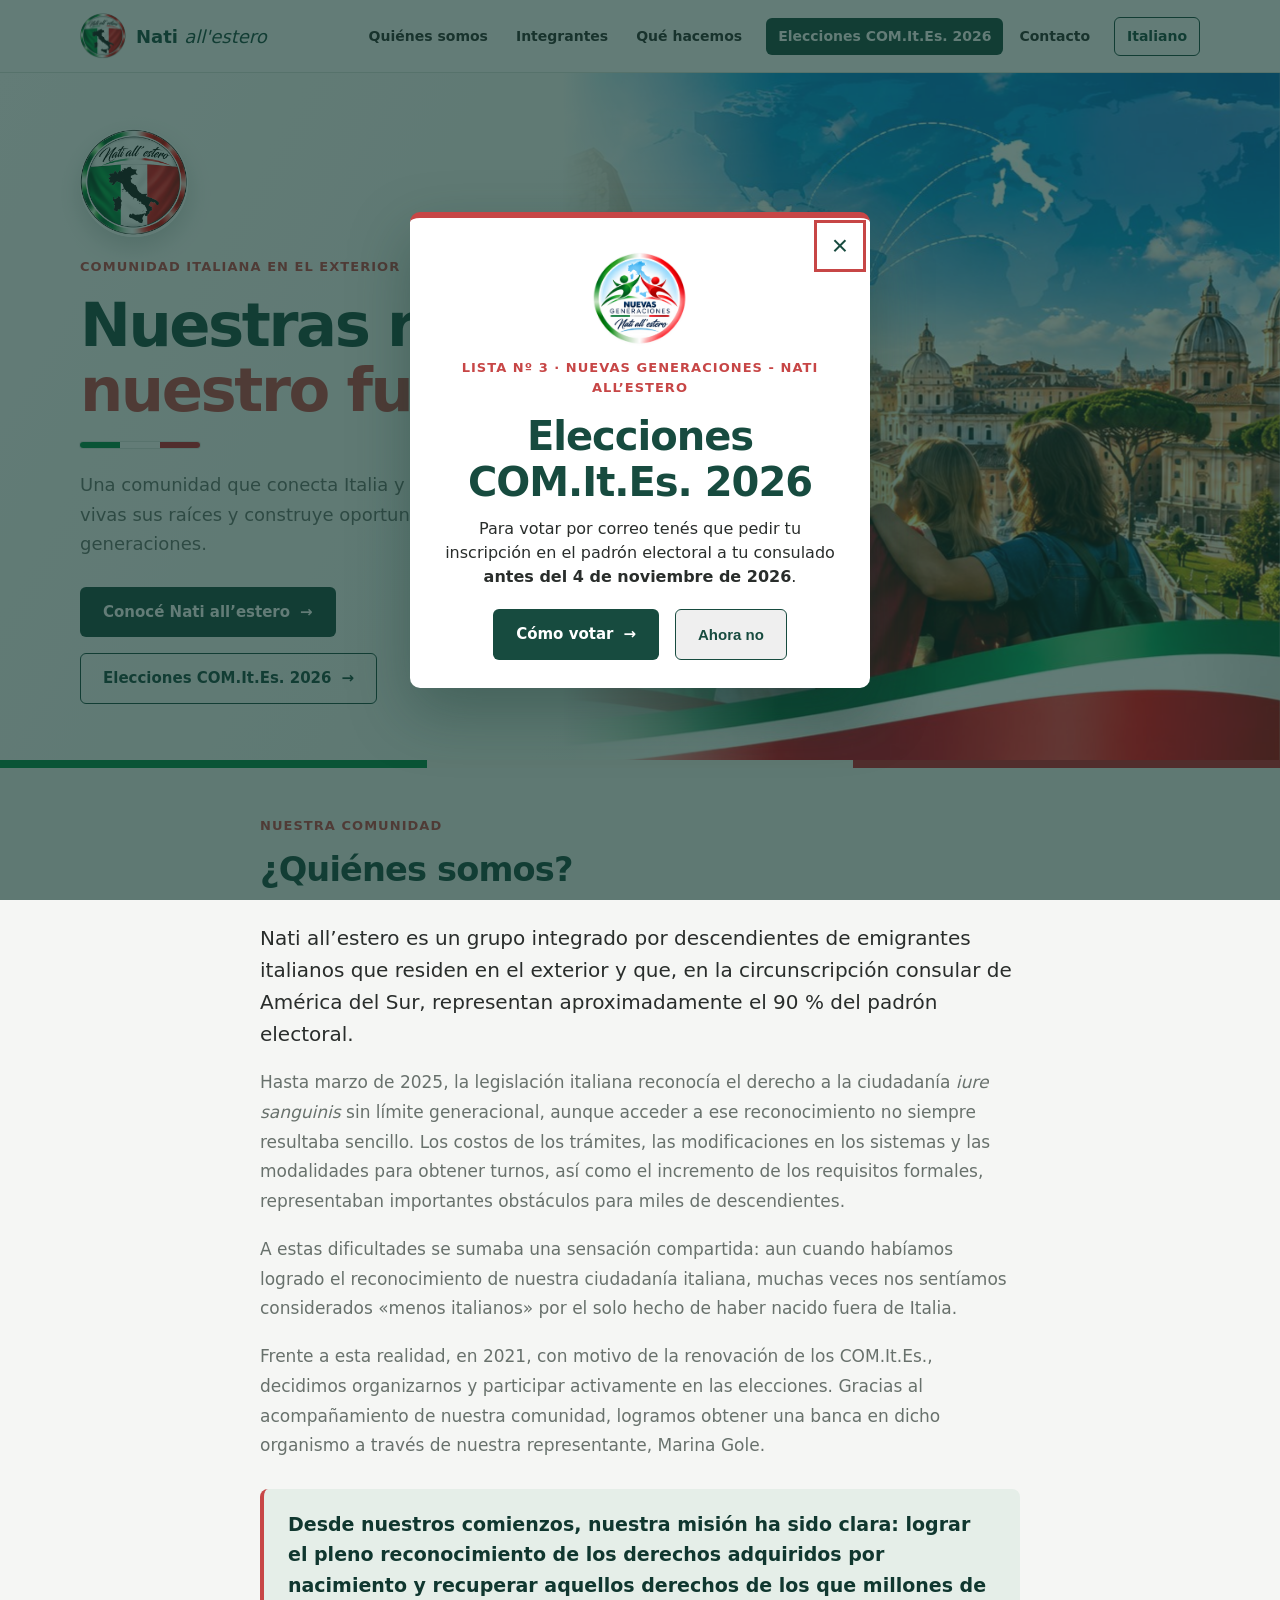
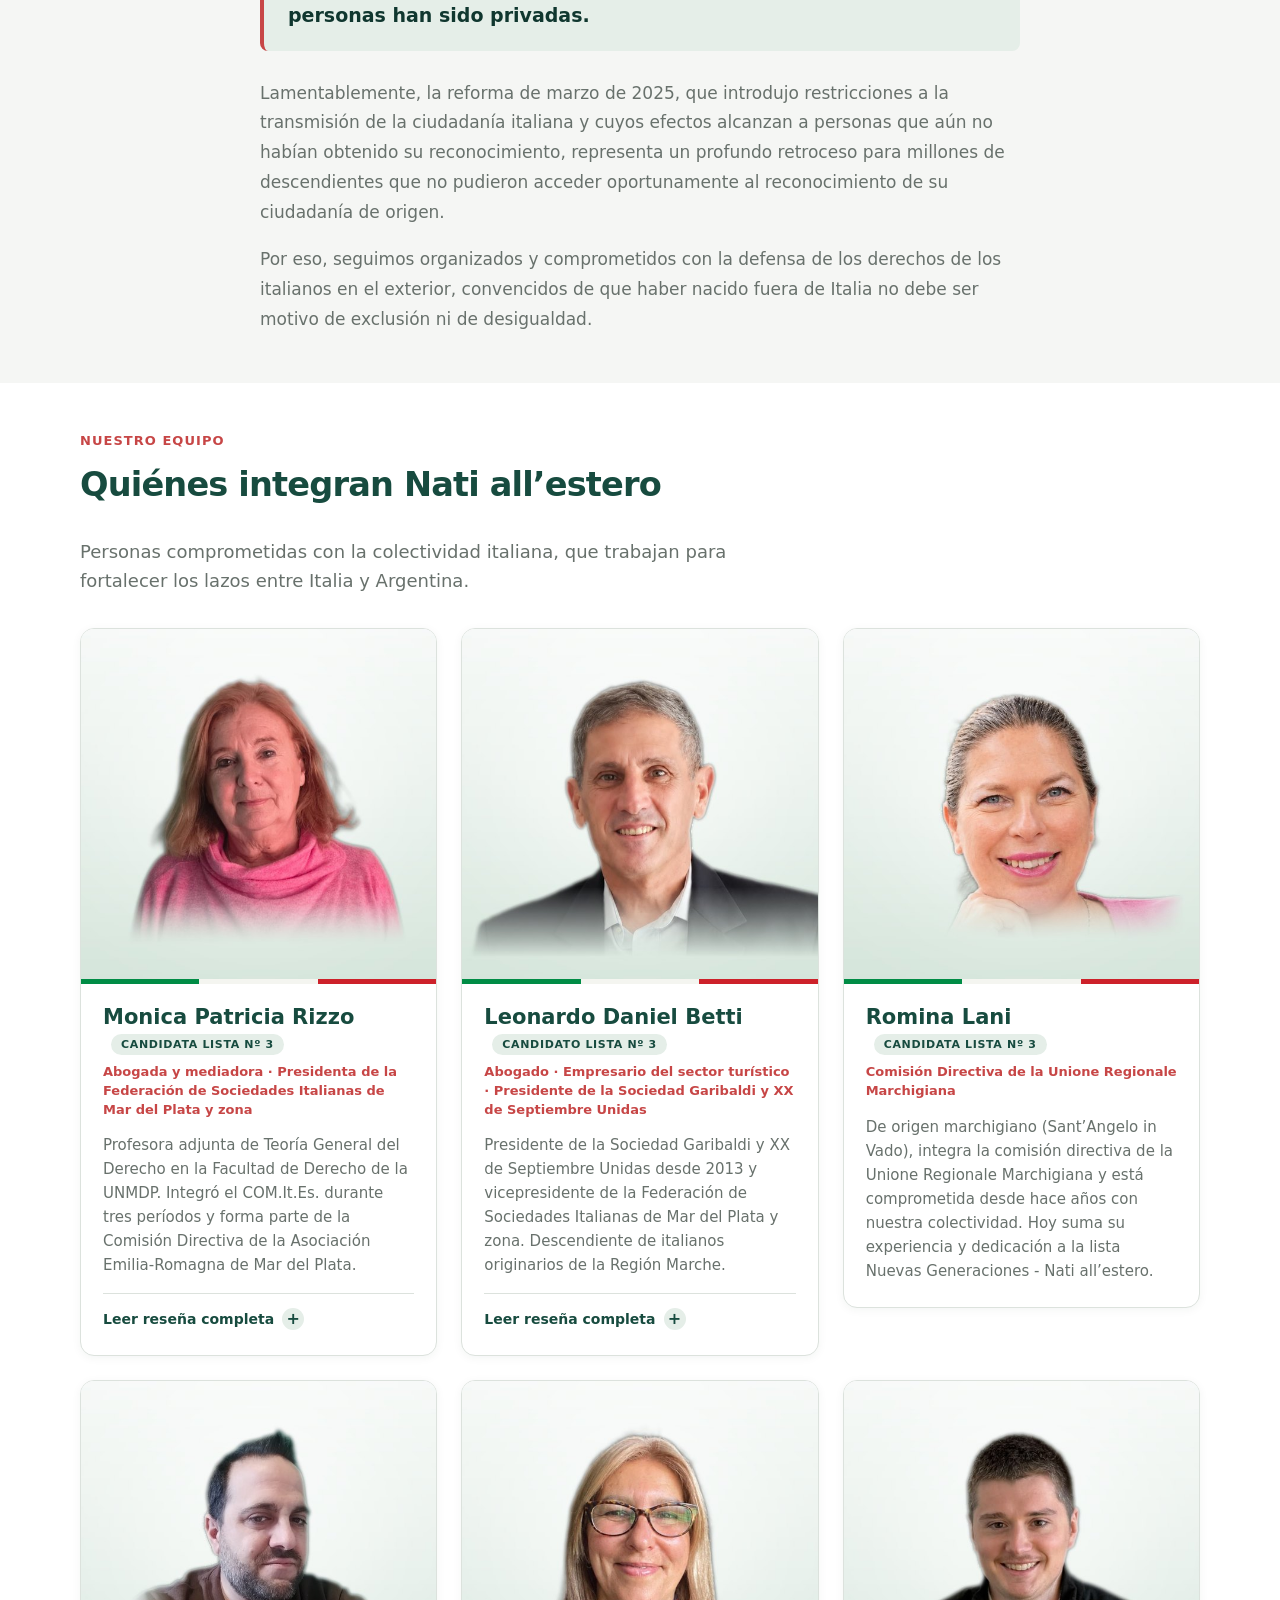
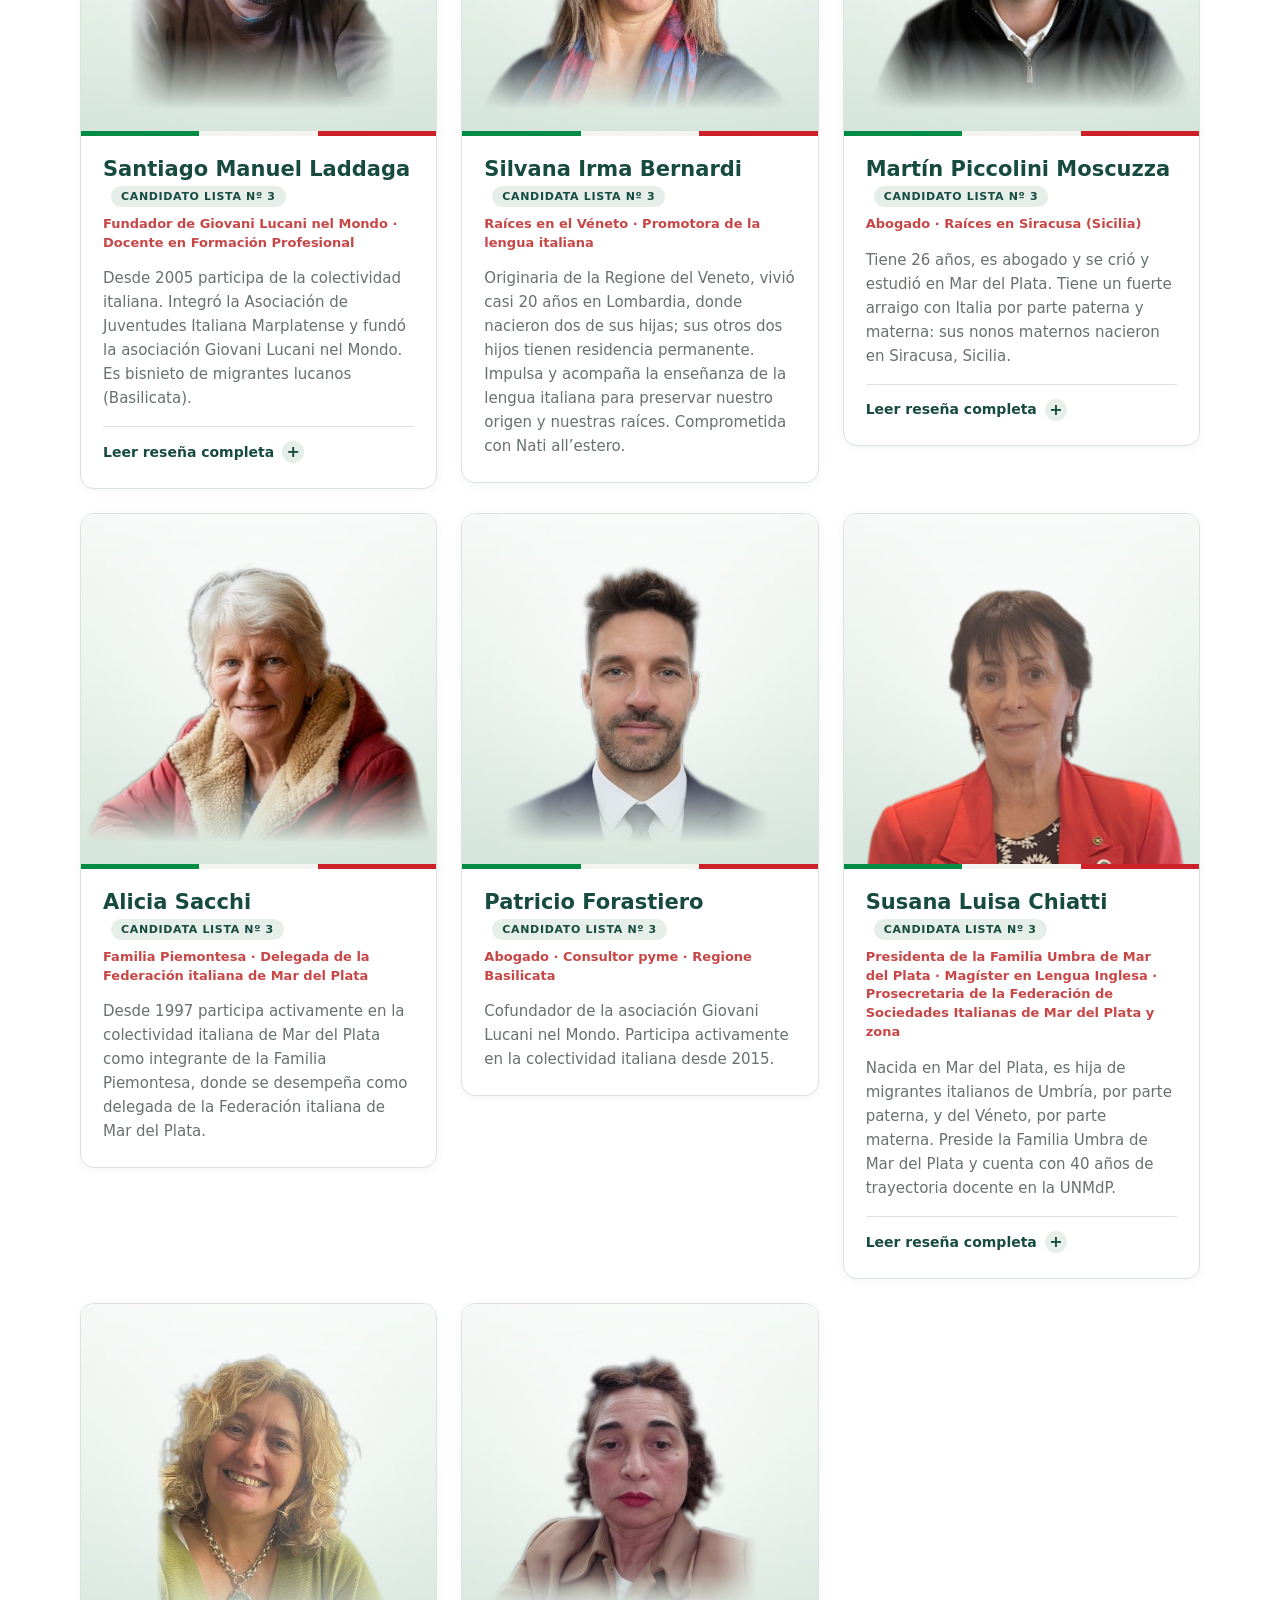
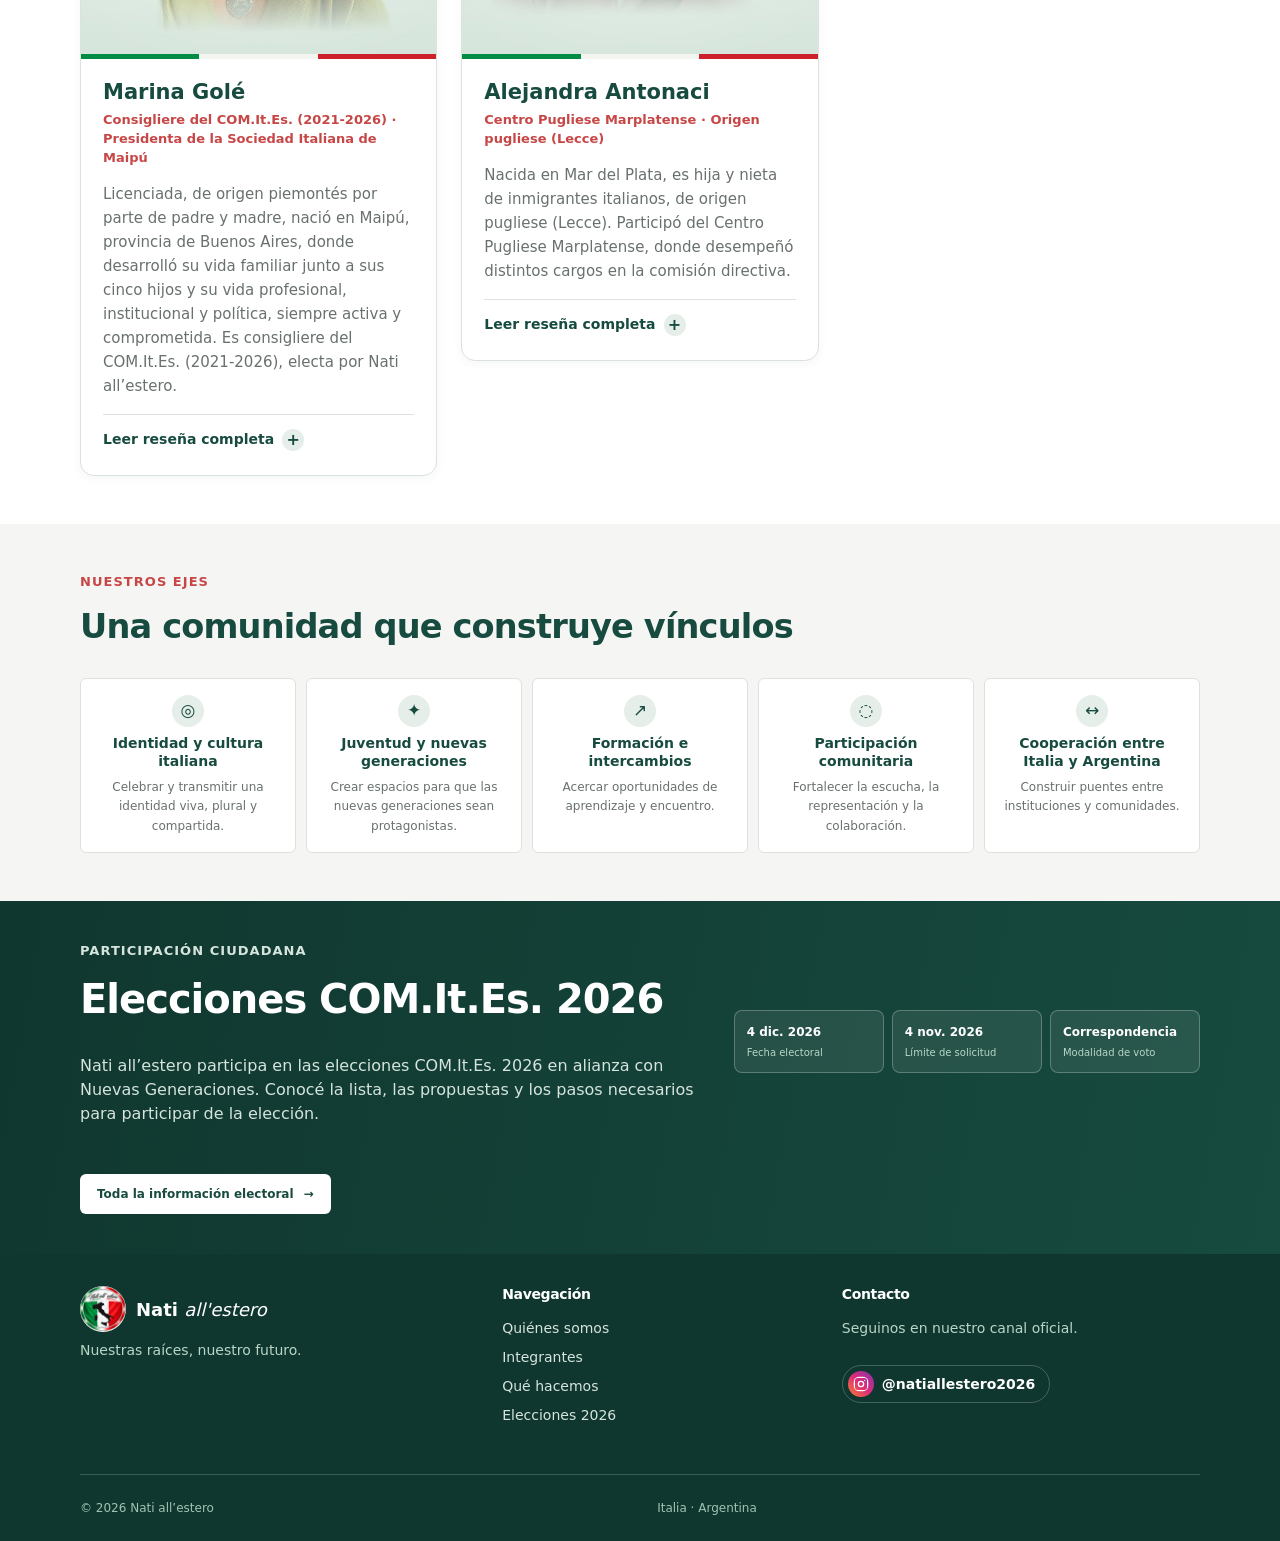
==== commit d1185af6: "Sincronizar repositorio con la versión publicada en natiallestero.com.ar Co-Authored-By: Claude Sonn" ====
--- a/index.html
+++ b/index.html
@@ -21,8 +21,10 @@
   <meta name="twitter:description" content="Una comunidad que conecta Italia y Argentina y construye oportunidades para las nuevas generaciones.">
   <meta name="twitter:image" content="https://natiallestero.com.ar/assets/images/social/og-nati-all-estero.jpg">
   <link rel="canonical" href="https://natiallestero.com.ar/">
+  <link rel="alternate" hreflang="es" href="https://natiallestero.com.ar/">
+  <link rel="alternate" hreflang="it" href="https://natiallestero.com.ar/it/">
   <link rel="icon" href="assets/favicon.png" type="image/png">
-  <link rel="stylesheet" href="css/styles.css">
+  <link rel="stylesheet" href="css/styles.css?v=20261031">
 </head>
 <body>
   <a class="skip-link" href="#contenido">Ir al contenido principal</a>
@@ -38,9 +40,9 @@
           <a href="#quienes-somos">Quiénes somos</a>
           <a href="#integrantes">Integrantes</a>
           <a href="#que-hacemos">Qué hacemos</a>
-          <a class="nav-highlight" href="elecciones-commites-2026.html">Elecciones COM.It.Es. 2026</a>
+          <a class="nav-highlight" href="elecciones-comites-2026.html">Elecciones COM.It.Es. 2026</a>
           <a href="#contacto">Contacto</a>
-        </nav>
+        <a class="lang-switch" href="it/index.html" hreflang="it" lang="it">Italiano</a></nav>
       </details>
     </div>
   </header>
@@ -57,7 +59,7 @@
           <p class="lead">Una comunidad que conecta Italia y Argentina, mantiene vivas sus raíces y construye oportunidades para las nuevas generaciones.</p>
           <div class="button-row">
             <a class="button button-primary" href="#quienes-somos">Conocé Nati all’estero <span aria-hidden="true">→</span></a>
-            <a class="button button-secondary" href="elecciones-commites-2026.html">Elecciones COM.It.Es. 2026 <span aria-hidden="true">→</span></a>
+            <a class="button button-secondary" href="elecciones-comites-2026.html">Elecciones COM.It.Es. 2026 <span aria-hidden="true">→</span></a>
           </div>
         </div>
       </div>
@@ -85,10 +87,10 @@
         <h2>Quiénes integran Nati all’estero</h2>
         <p class="section-intro members-intro">Personas comprometidas con la colectividad italiana, que trabajan para fortalecer los lazos entre Italia y Argentina.</p>
         <div class="members-grid">
-          <article class="member-card">
+          <article class="member-card" id="integrante-monica-rizzo">
             <div class="member-photo"><img src="assets/images/integrantes/monica-rizzo.jpg" alt="Retrato de Monica Patricia Rizzo" width="600" height="600" loading="lazy"></div>
             <div class="member-body">
-              <h3>Monica Patricia Rizzo</h3>
+              <h3>Monica Patricia Rizzo <span class="member-badge">Candidata Lista Nº 3</span></h3>
               <p class="member-role">Abogada y mediadora · Presidenta de la Federación de Sociedades Italianas de Mar del Plata y zona</p>
               <p>Profesora adjunta de Teoría General del Derecho en la Facultad de Derecho de la UNMDP. Integró el COM.It.Es. durante tres períodos y forma parte de la Comisión Directiva de la Asociación Emilia-Romagna de Mar del Plata.</p>
               <details class="member-more">
@@ -115,26 +117,42 @@
               </details>
             </div>
           </article>
-          <article class="member-card">
+          <article class="member-card" id="integrante-leonardo-betti">
             <div class="member-photo"><img src="assets/images/integrantes/leonardo-betti.jpg" alt="Retrato de Leonardo Daniel Betti" width="600" height="600" loading="lazy"></div>
             <div class="member-body">
-              <h3>Leonardo Daniel Betti</h3>
-              <p class="member-role">Abogado · Presidente de la Sociedad Garibaldi y XX de Septiembre Unidas</p>
-              <p>Presidente de la Sociedad Garibaldi y XX de Septiembre Unidas (2013-2026) y vicepresidente de la Federación de Sociedades Italianas de Mar del Plata y zona.</p>
-            </div>
-          </article>
-          <article class="member-card">
+              <h3>Leonardo Daniel Betti <span class="member-badge">Candidato Lista Nº 3</span></h3>
+              <p class="member-role">Abogado · Empresario del sector turístico · Presidente de la Sociedad Garibaldi y XX de Septiembre Unidas</p>
+              <p>Presidente de la Sociedad Garibaldi y XX de Septiembre Unidas desde 2013 y vicepresidente de la Federación de Sociedades Italianas de Mar del Plata y zona. Descendiente de italianos originarios de la Región Marche.</p>
+              <details class="member-more">
+                <summary>Leer reseña completa</summary>
+                <h4>Actividad profesional y empresarial</h4>
+                <ul>
+                  <li>Propietario y gerente de un establecimiento hotelero en Mar del Plata, con una extensa trayectoria en la administración empresarial, la gestión de servicios y la actividad turística.</li>
+                </ul>
+                <h4>Trayectoria institucional</h4>
+                <ul>
+                  <li>Presidente de la Sociedad Garibaldi y XX de Septiembre Unidas desde 2013, institución con 142 años de historia, dedicada a preservar y difundir la cultura y las tradiciones de la colectividad.</li>
+                  <li>Delegado titular de dicha Sociedad ante la Federación de Sociedades Italianas de Mar del Plata y Zona, donde ejerce el cargo de vicepresidente y participa en tareas de representación y fortalecimiento institucional.</li>
+                </ul>
+                <h4>Origen y vinculación con la colectividad</h4>
+                <ul>
+                  <li>Descendiente de italianos originarios de la Región Marche, mantiene una activa participación en la vida institucional de la colectividad de Mar del Plata y contribuye a la preservación de sus raíces culturales y tradiciones.</li>
+                </ul>
+              </details>
+            </div>
+          </article>
+          <article class="member-card" id="integrante-romina-lani">
             <div class="member-photo"><img src="assets/images/integrantes/romina-lani.jpg" alt="Retrato de Romina Lani" width="600" height="600" loading="lazy"></div>
             <div class="member-body">
-              <h3>Romina Lani</h3>
+              <h3>Romina Lani <span class="member-badge">Candidata Lista Nº 3</span></h3>
               <p class="member-role">Comisión Directiva de la Unione Regionale Marchigiana</p>
               <p>De origen marchigiano (Sant’Angelo in Vado), integra la comisión directiva de la Unione Regionale Marchigiana y está comprometida desde hace años con nuestra colectividad. Hoy suma su experiencia y dedicación a la lista Nuevas Generaciones - Nati all’estero.</p>
             </div>
           </article>
-          <article class="member-card">
+          <article class="member-card" id="integrante-santiago-laddaga">
             <div class="member-photo"><img src="assets/images/integrantes/santiago-laddaga.jpg" alt="Retrato de Santiago Manuel Laddaga" width="600" height="600" loading="lazy"></div>
             <div class="member-body">
-              <h3>Santiago Manuel Laddaga</h3>
+              <h3>Santiago Manuel Laddaga <span class="member-badge">Candidato Lista Nº 3</span></h3>
               <p class="member-role">Fundador de Giovani Lucani nel Mondo · Docente en Formación Profesional</p>
               <p>Desde 2005 participa de la colectividad italiana. Integró la Asociación de Juventudes Italiana Marplatense y fundó la asociación Giovani Lucani nel Mondo. Es bisnieto de migrantes lucanos (Basilicata).</p>
               <details class="member-more">
@@ -158,18 +176,18 @@
               </details>
             </div>
           </article>
-          <article class="member-card">
+          <article class="member-card" id="integrante-silvana-bernardi">
             <div class="member-photo"><img src="assets/images/integrantes/silvana-bernardi.jpg" alt="Retrato de Silvana Irma Bernardi" width="600" height="600" loading="lazy"></div>
             <div class="member-body">
-              <h3>Silvana Irma Bernardi</h3>
+              <h3>Silvana Irma Bernardi <span class="member-badge">Candidata Lista Nº 3</span></h3>
               <p class="member-role">Raíces en el Véneto · Promotora de la lengua italiana</p>
               <p>Originaria de la Regione del Veneto, vivió casi 20 años en Lombardia, donde nacieron dos de sus hijas; sus otros dos hijos tienen residencia permanente. Impulsa y acompaña la enseñanza de la lengua italiana para preservar nuestro origen y nuestras raíces. Comprometida con Nati all’estero.</p>
             </div>
           </article>
-          <article class="member-card">
+          <article class="member-card" id="integrante-martin-piccolini-moscuzza">
             <div class="member-photo"><img src="assets/images/integrantes/martin-piccolini-moscuzza.jpg" alt="Retrato de Martín Piccolini Moscuzza" width="600" height="600" loading="lazy"></div>
             <div class="member-body">
-              <h3>Martín Piccolini Moscuzza</h3>
+              <h3>Martín Piccolini Moscuzza <span class="member-badge">Candidato Lista Nº 3</span></h3>
               <p class="member-role">Abogado · Raíces en Siracusa (Sicilia)</p>
               <p>Tiene 26 años, es abogado y se crió y estudió en Mar del Plata. Tiene un fuerte arraigo con Italia por parte paterna y materna: sus nonos maternos nacieron en Siracusa, Sicilia.</p>
               <details class="member-more">
@@ -183,27 +201,27 @@
               </details>
             </div>
           </article>
-          <article class="member-card">
+          <article class="member-card" id="integrante-alicia-sacchi">
             <div class="member-photo"><img src="assets/images/integrantes/alicia-sacchi.jpg" alt="Retrato de Alicia Sacchi" width="600" height="600" loading="lazy"></div>
             <div class="member-body">
-              <h3>Alicia Sacchi</h3>
+              <h3>Alicia Sacchi <span class="member-badge">Candidata Lista Nº 3</span></h3>
               <p class="member-role">Familia Piemontesa · Delegada de la Federación italiana de Mar del Plata</p>
               <p>Desde 1997 participa activamente en la colectividad italiana de Mar del Plata como integrante de la Familia Piemontesa, donde se desempeña como delegada de la Federación italiana de Mar del Plata.</p>
             </div>
           </article>
-          <article class="member-card">
+          <article class="member-card" id="integrante-patricio-forastiero">
             <div class="member-photo"><img src="assets/images/integrantes/patricio-forastiero.jpg" alt="Retrato de Patricio Forastiero" width="600" height="600" loading="lazy"></div>
             <div class="member-body">
-              <h3>Patricio Forastiero</h3>
+              <h3>Patricio Forastiero <span class="member-badge">Candidato Lista Nº 3</span></h3>
               <p class="member-role">Abogado · Consultor pyme · Regione Basilicata</p>
               <p>Cofundador de la asociación Giovani Lucani nel Mondo. Participa activamente en la colectividad italiana desde 2015.</p>
             </div>
           </article>
-          <article class="member-card">
+          <article class="member-card" id="integrante-susana-chiatti">
             <div class="member-photo"><img src="assets/images/integrantes/susana-chiatti.jpg" alt="Retrato de Susana Luisa Chiatti" width="600" height="600" loading="lazy"></div>
             <div class="member-body">
-              <h3>Susana Luisa Chiatti</h3>
-              <p class="member-role">Presidenta de la Familia Umbra de Mar del Plata · Magíster en Lengua Inglesa</p>
+              <h3>Susana Luisa Chiatti <span class="member-badge">Candidata Lista Nº 3</span></h3>
+              <p class="member-role">Presidenta de la Familia Umbra de Mar del Plata · Magíster en Lengua Inglesa · Prosecretaria de la Federación de Sociedades Italianas de Mar del Plata y zona</p>
               <p>Nacida en Mar del Plata, es hija de migrantes italianos de Umbría, por parte paterna, y del Véneto, por parte materna. Preside la Familia Umbra de Mar del Plata y cuenta con 40 años de trayectoria docente en la UNMdP.</p>
               <details class="member-more">
                 <summary>Leer reseña completa</summary>
@@ -233,7 +251,7 @@
               </details>
             </div>
           </article>
-          <article class="member-card">
+          <article class="member-card" id="integrante-marina-gole">
             <div class="member-photo"><img src="assets/images/integrantes/marina-gole.jpg" alt="Retrato de Marina Golé" width="600" height="600" loading="lazy"></div>
             <div class="member-body">
               <h3>Marina Golé</h3>
@@ -260,6 +278,29 @@
                   <li>Presidenta de Amigos de la Cultura Maipú (2025 a la actualidad).</li>
                   <li>Profesora en el Instituto Pbro. Mauro Golé (1998-2016).</li>
                   <li>Coordinadora de la Universidad Siglo XXI en Maipú (2017-2022).</li>
+                </ul>
+              </details>
+            </div>
+          </article>
+          <article class="member-card" id="integrante-alejandra-antonaci">
+            <div class="member-photo"><img src="assets/images/integrantes/alejandra-antonaci.jpg" alt="Retrato de Alejandra Antonaci" width="600" height="600" loading="lazy"></div>
+            <div class="member-body">
+              <h3>Alejandra Antonaci</h3>
+              <p class="member-role">Centro Pugliese Marplatense · Origen pugliese (Lecce)</p>
+              <p>Nacida en Mar del Plata, es hija y nieta de inmigrantes italianos, de origen pugliese (Lecce). Participó del Centro Pugliese Marplatense, donde desempeñó distintos cargos en la comisión directiva.</p>
+              <details class="member-more">
+                <summary>Leer reseña completa</summary>
+                <h4>Trayectoria en la colectividad</h4>
+                <ul>
+                  <li>Participó del Centro Pugliese Marplatense, desempeñando distintos cargos en la comisión directiva.</li>
+                  <li>Integró el Movimiento Juventud Italo-Argentino.</li>
+                  <li>Participó de Pre-Congresos y Congresos de la Juventud Italo-Argentina de FEDITALIA.</li>
+                  <li>Participó de Eniames.</li>
+                </ul>
+                <h4>Raíces italianas</h4>
+                <ul>
+                  <li>Nació en Mar del Plata, de origen pugliese (Lecce).</li>
+                  <li>Hija y nieta de inmigrantes italianos.</li>
                 </ul>
               </details>
             </div>
@@ -286,7 +327,7 @@
       <div class="container election-banner-inner">
         <div><p class="eyebrow eyebrow-light">Participación ciudadana</p><h2>Elecciones COM.It.Es. 2026</h2><p>Nati all’estero participa en las elecciones COM.It.Es. 2026 en alianza con Nuevas Generaciones. Conocé la lista, las propuestas y los pasos necesarios para participar de la elección.</p></div>
         <div class="date-list"><div><strong>4 dic. 2026</strong><span>Fecha electoral</span></div><div><strong>4 nov. 2026</strong><span>Límite de solicitud</span></div><div><strong>Correspondencia</strong><span>Modalidad de voto</span></div></div>
-        <a class="button button-light" href="elecciones-commites-2026.html">Toda la información electoral <span aria-hidden="true">→</span></a>
+        <a class="button button-light" href="elecciones-comites-2026.html">Toda la información electoral <span aria-hidden="true">→</span></a>
       </div>
     </section>
   </main>
@@ -294,11 +335,24 @@
   <footer class="site-footer" id="contacto">
     <div class="container footer-grid">
       <div><a class="brand brand-footer" href="index.html"><img class="brand-image" src="assets/images/logo-nati-all-estero.png" alt="Emblema Nati all'estero"><span>Nati <em>all'estero</em></span></a><p>Nuestras raíces, nuestro futuro.</p></div>
-      <div><h2 class="footer-title">Navegación</h2><a href="#quienes-somos">Quiénes somos</a><a href="#integrantes">Integrantes</a><a href="#que-hacemos">Qué hacemos</a><a href="elecciones-commites-2026.html">Elecciones 2026</a></div>
+      <div><h2 class="footer-title">Navegación</h2><a href="#quienes-somos">Quiénes somos</a><a href="#integrantes">Integrantes</a><a href="#que-hacemos">Qué hacemos</a><a href="elecciones-comites-2026.html">Elecciones 2026</a></div>
       <div><h2 class="footer-title">Contacto</h2><p>Seguinos en nuestro canal oficial.</p><a class="social-link" href="https://www.instagram.com/natiallestero2026/" target="_blank" rel="noopener noreferrer" aria-label="Instagram de Nati all’estero (se abre en una pestaña nueva)"><svg viewBox="0 0 24 24" aria-hidden="true" fill="none" stroke="currentColor" stroke-width="2" stroke-linecap="round" stroke-linejoin="round"><rect x="2" y="2" width="20" height="20" rx="5"/><circle cx="12" cy="12" r="4"/><circle cx="17.5" cy="6.5" r="1" fill="currentColor" stroke="none"/></svg><span>@natiallestero2026</span></a></div>
     </div>
-    <div class="container footer-bottom"><span>© 2026 Nati all’estero</span><span>Italia <span aria-hidden="true">·</span> Argentina</span></div>
+    <div class="container footer-bottom"><span>© 2026 Nati all’estero</span><span>Italia <span aria-hidden="true">·</span> Argentina</span><span id="visit-counter" aria-live="polite"></span></div>
   </footer>
+  <dialog class="promo-modal" id="promo-elecciones" aria-labelledby="promo-titulo">
+    <button class="promo-close" type="button" aria-label="Cerrar aviso" data-promo-close>&times;</button>
+    <img class="promo-logo" src="assets/images/logo-nuevas-generaciones-nati.png" alt="Logo de Nuevas Generaciones y Nati all'estero" width="120" height="120">
+    <p class="eyebrow">Lista Nº 3 · Nuevas Generaciones - Nati all’estero</p>
+    <h2 id="promo-titulo">Elecciones COM.It.Es. 2026</h2>
+    <p>Para votar por correo tenés que pedir tu inscripción en el padrón electoral a tu consulado <strong>antes del 4 de noviembre de 2026</strong>.</p>
+    <div class="button-row">
+      <a class="button button-primary" href="elecciones-comites-2026.html">Cómo votar <span aria-hidden="true">→</span></a>
+      <button class="button button-secondary" type="button" data-promo-close>Ahora no</button>
+    </div>
+  </dialog>
   <script src="js/menu.js"></script>
+  <script src="js/contador.js?v=20261031b"></script>
+  <script src="js/promo.js"></script>
 </body>
 </html>
--- a/css/styles.css
+++ b/css/styles.css
@@ -68,6 +68,8 @@
 nav .nav-highlight::after { display: none; }
 nav .nav-highlight:hover, nav .nav-highlight:focus-visible { background: var(--color-primary-dark); color: var(--color-white); box-shadow: 0 6px 14px rgba(16, 55, 47, .25); transform: translateY(-1px); }
 nav .nav-highlight:active { background: var(--color-accent); box-shadow: none; transform: translateY(0); }
+nav .lang-switch { margin-left: 8px; border: 1.5px solid var(--color-primary); color: var(--color-primary); font-weight: 600; }
+nav .lang-switch::after { display: none; }
 .text-link { transition: color .25s ease; }
 .text-link:hover { color: var(--color-accent); }
 
@@ -97,6 +99,7 @@
   .menu nav a { padding: 12px 14px; }
   .menu nav a::after { right: auto; bottom: 6px; left: 14px; width: 32px; }
   .menu nav .nav-highlight { margin: 6px 0 0; text-align: center; }
+  .menu nav .lang-switch { margin: 6px 0 0; text-align: center; }
 }
 @keyframes menu-in { from { opacity: 0; transform: translateY(-8px); } to { opacity: 1; transform: none; } }
 
@@ -286,6 +289,12 @@
 .candidate-place::before, .candidate-org::before { content: ""; position: absolute; top: 1px; left: 0; width: 16px; height: 16px; background: center / contain no-repeat; }
 .candidate-place::before { background-image: url("data:image/svg+xml,%3Csvg xmlns='http://www.w3.org/2000/svg' viewBox='0 0 24 24' fill='%23174B3F'%3E%3Cpath d='M12 2a7 7 0 0 0-7 7c0 5.25 7 13 7 13s7-7.75 7-13a7 7 0 0 0-7-7zm0 9.5a2.5 2.5 0 1 1 0-5 2.5 2.5 0 0 1 0 5z'/%3E%3C/svg%3E"); }
 .candidate-org::before { background-image: url("data:image/svg+xml,%3Csvg xmlns='http://www.w3.org/2000/svg' viewBox='0 0 24 24' fill='%23174B3F'%3E%3Cpath d='M16 11a3 3 0 1 0 0-6 3 3 0 0 0 0 6zm-8 0a3 3 0 1 0 0-6 3 3 0 0 0 0 6zm0 2c-2.33 0-7 1.17-7 3.5V19h14v-2.5C15 14.17 10.33 13 8 13zm8 0c-.29 0-.62.02-.97.05A4.2 4.2 0 0 1 17 16.5V19h6v-2.5c0-2.33-4.67-3.5-7-3.5z'/%3E%3C/svg%3E"); }
+.candidate-linked { padding: 0; }
+.candidate-link { display: flex; align-items: center; gap: 16px; width: 100%; padding: 14px 18px; border-radius: 12px; color: inherit; text-decoration: none; }
+.candidate-link:hover .candidate-name strong, .candidate-link:focus-visible .candidate-name strong { text-decoration: underline; text-underline-offset: 3px; }
+.candidate-link:focus-visible { outline: 3px solid var(--color-accent); outline-offset: 2px; }
+.member-card { scroll-margin-top: 90px; }
+.member-card:target { border-color: var(--color-primary); box-shadow: 0 0 0 3px rgba(23, 75, 63, .25); }
 .candidate-slogan { margin: var(--space-4) 0 0; color: var(--color-primary); font-size: 20px; font-style: italic; font-weight: 600; text-align: center; }
 
 /* En dos columnas se respeta la distribución de la imagen oficial (el 1 a la altura del 10) */
@@ -297,6 +306,8 @@
 }
 @media (max-width: 600px) {
   .candidate { gap: 12px; padding: 12px 14px; }
+  .candidate-linked { padding: 0; }
+  .candidate-link { gap: 12px; padding: 12px 14px; }
   .candidate-number { width: 46px; height: 46px; font-size: 20px; }
   .candidate-name { font-size: 16px; }
   .candidate-place, .candidate-org { font-size: 13px; }
@@ -360,3 +371,15 @@
   .about-text .section-intro { font-size: 18px; }
   .about-text .about-mission { padding: 16px 18px; font-size: 17px; }
 }
+.member-badge { display: inline-block; margin-left: 8px; padding: 3px 10px; border-radius: 999px; background: var(--color-primary-light); color: var(--color-primary); font-size: 11px; font-weight: 800; letter-spacing: .06em; line-height: 1.4; text-transform: uppercase; vertical-align: middle; white-space: nowrap; }
+
+/* Ventana emergente de las elecciones */
+.promo-modal { width: min(460px, calc(100% - 32px)); padding: 32px 28px 28px; border: 0; border-top: 6px solid var(--color-accent); border-radius: 10px; background: var(--color-white); color: var(--color-text); text-align: center; box-shadow: 0 24px 60px rgba(16, 55, 47, .35); }
+.promo-modal::backdrop { background: rgba(16, 55, 47, .65); }
+.promo-modal[open] { animation: promo-in .3s ease; }
+.promo-modal h2 { margin: 4px 0 12px; color: var(--color-primary); }
+.promo-modal .button-row { justify-content: center; margin-top: 20px; }
+.promo-logo { width: 96px; height: auto; margin: 0 auto 12px; }
+.promo-close { position: absolute; top: 8px; right: 10px; width: 40px; height: 40px; border: 0; background: none; color: var(--color-muted); font-size: 28px; line-height: 1; cursor: pointer; }
+.promo-close:hover, .promo-close:focus-visible { color: var(--color-primary); }
+@keyframes promo-in { from { opacity: 0; transform: translateY(12px); } to { opacity: 1; transform: none; } }
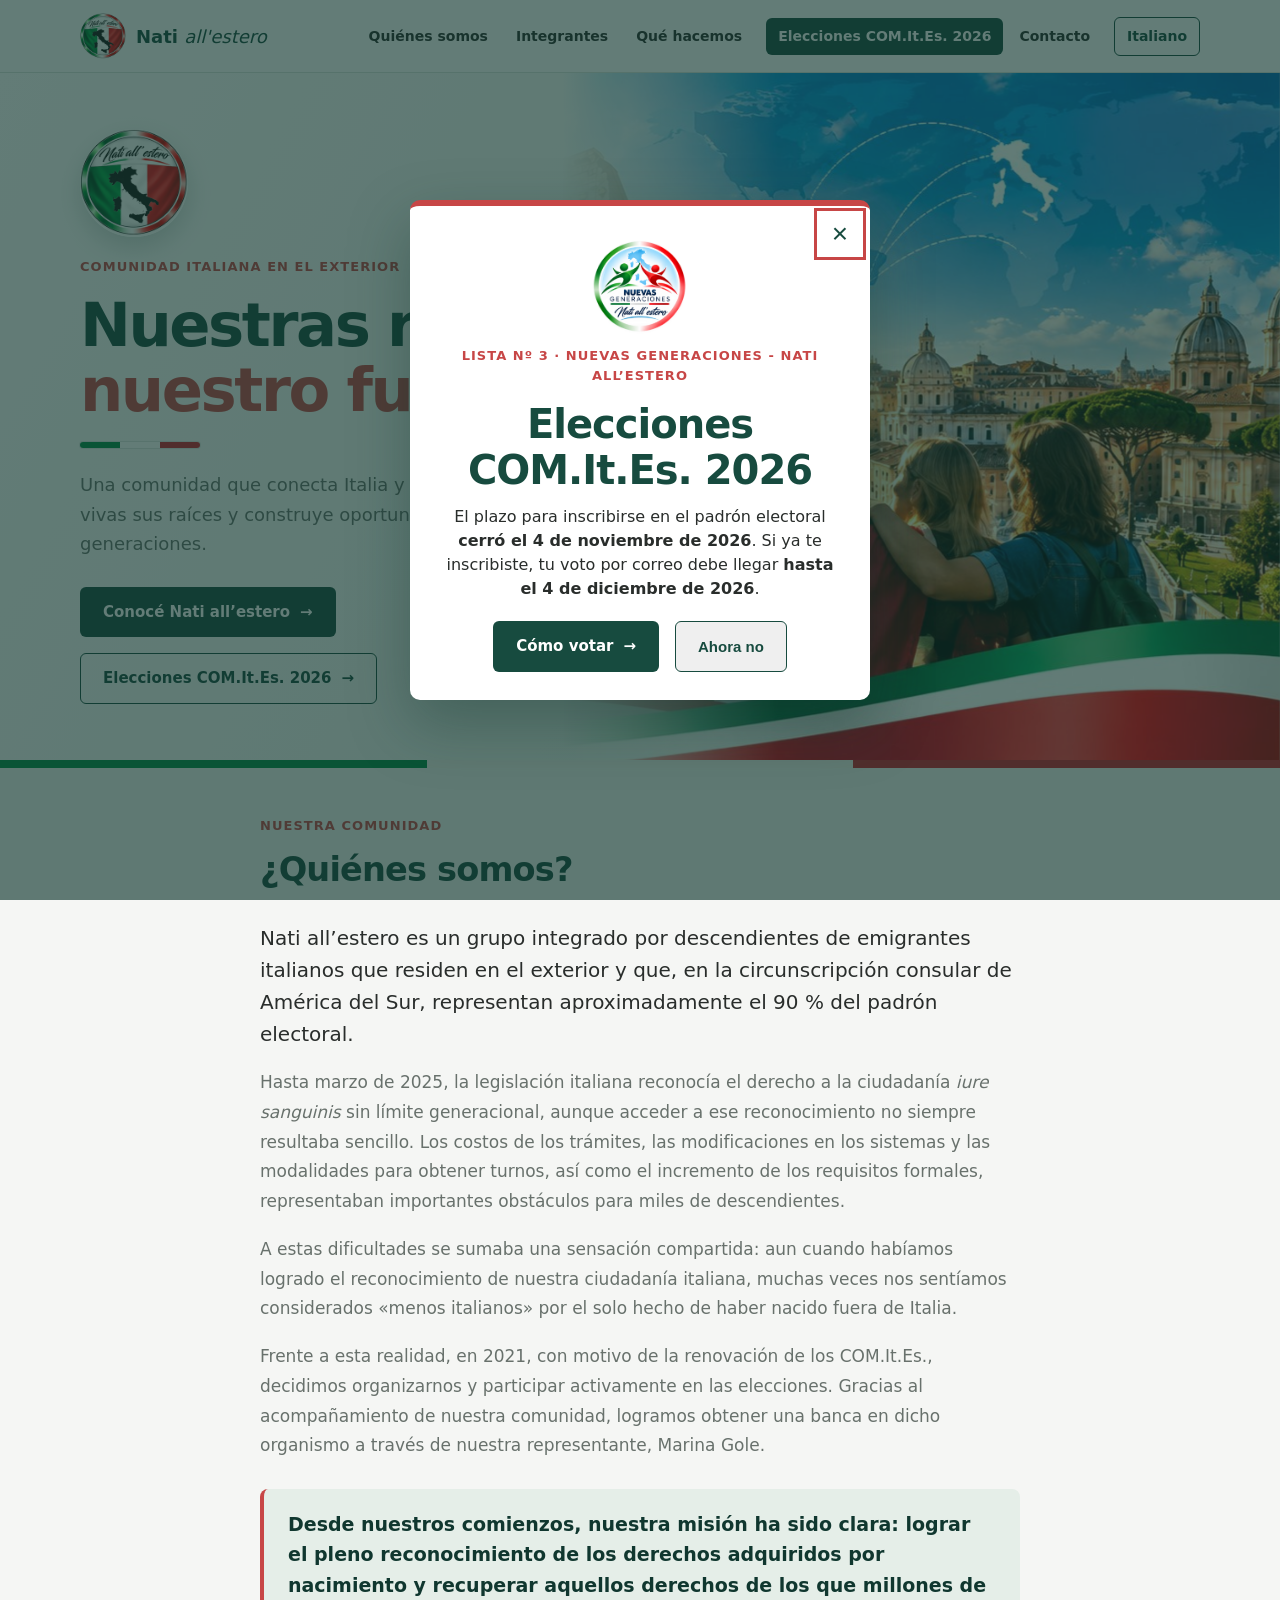
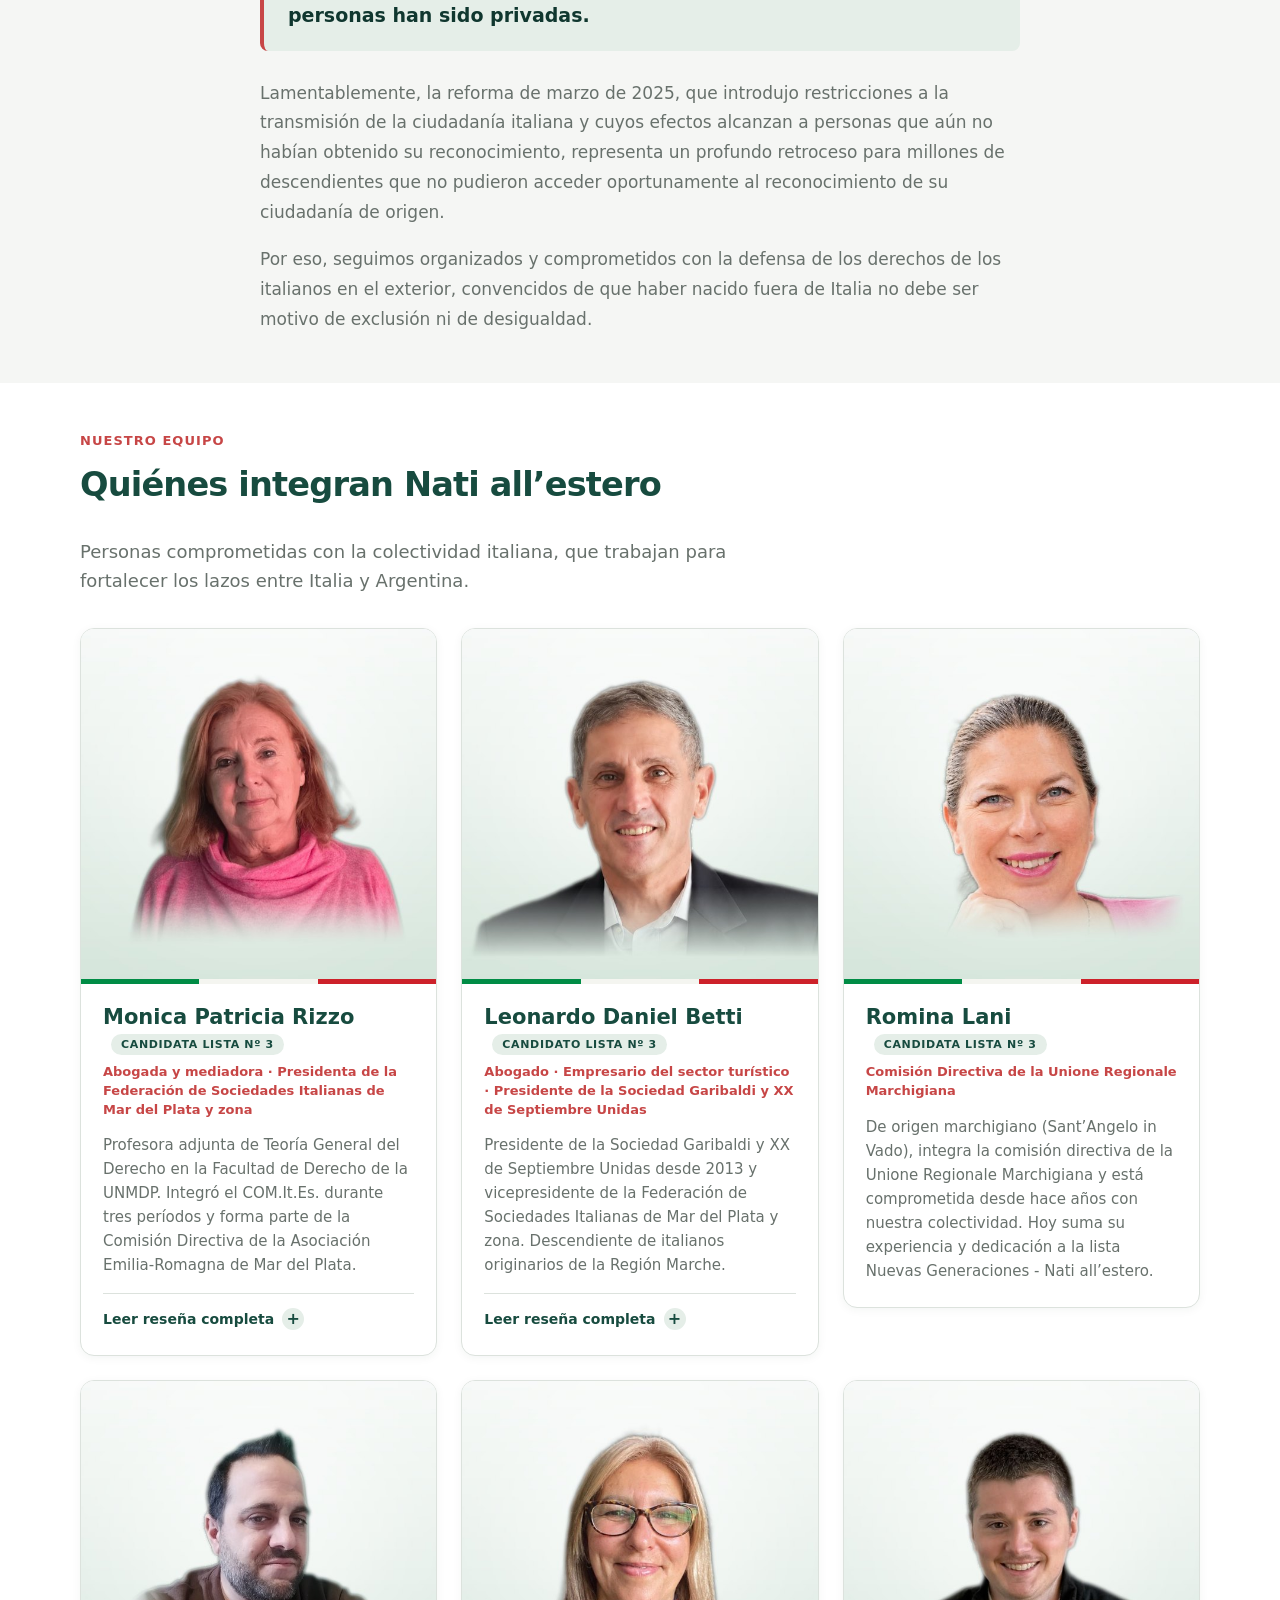
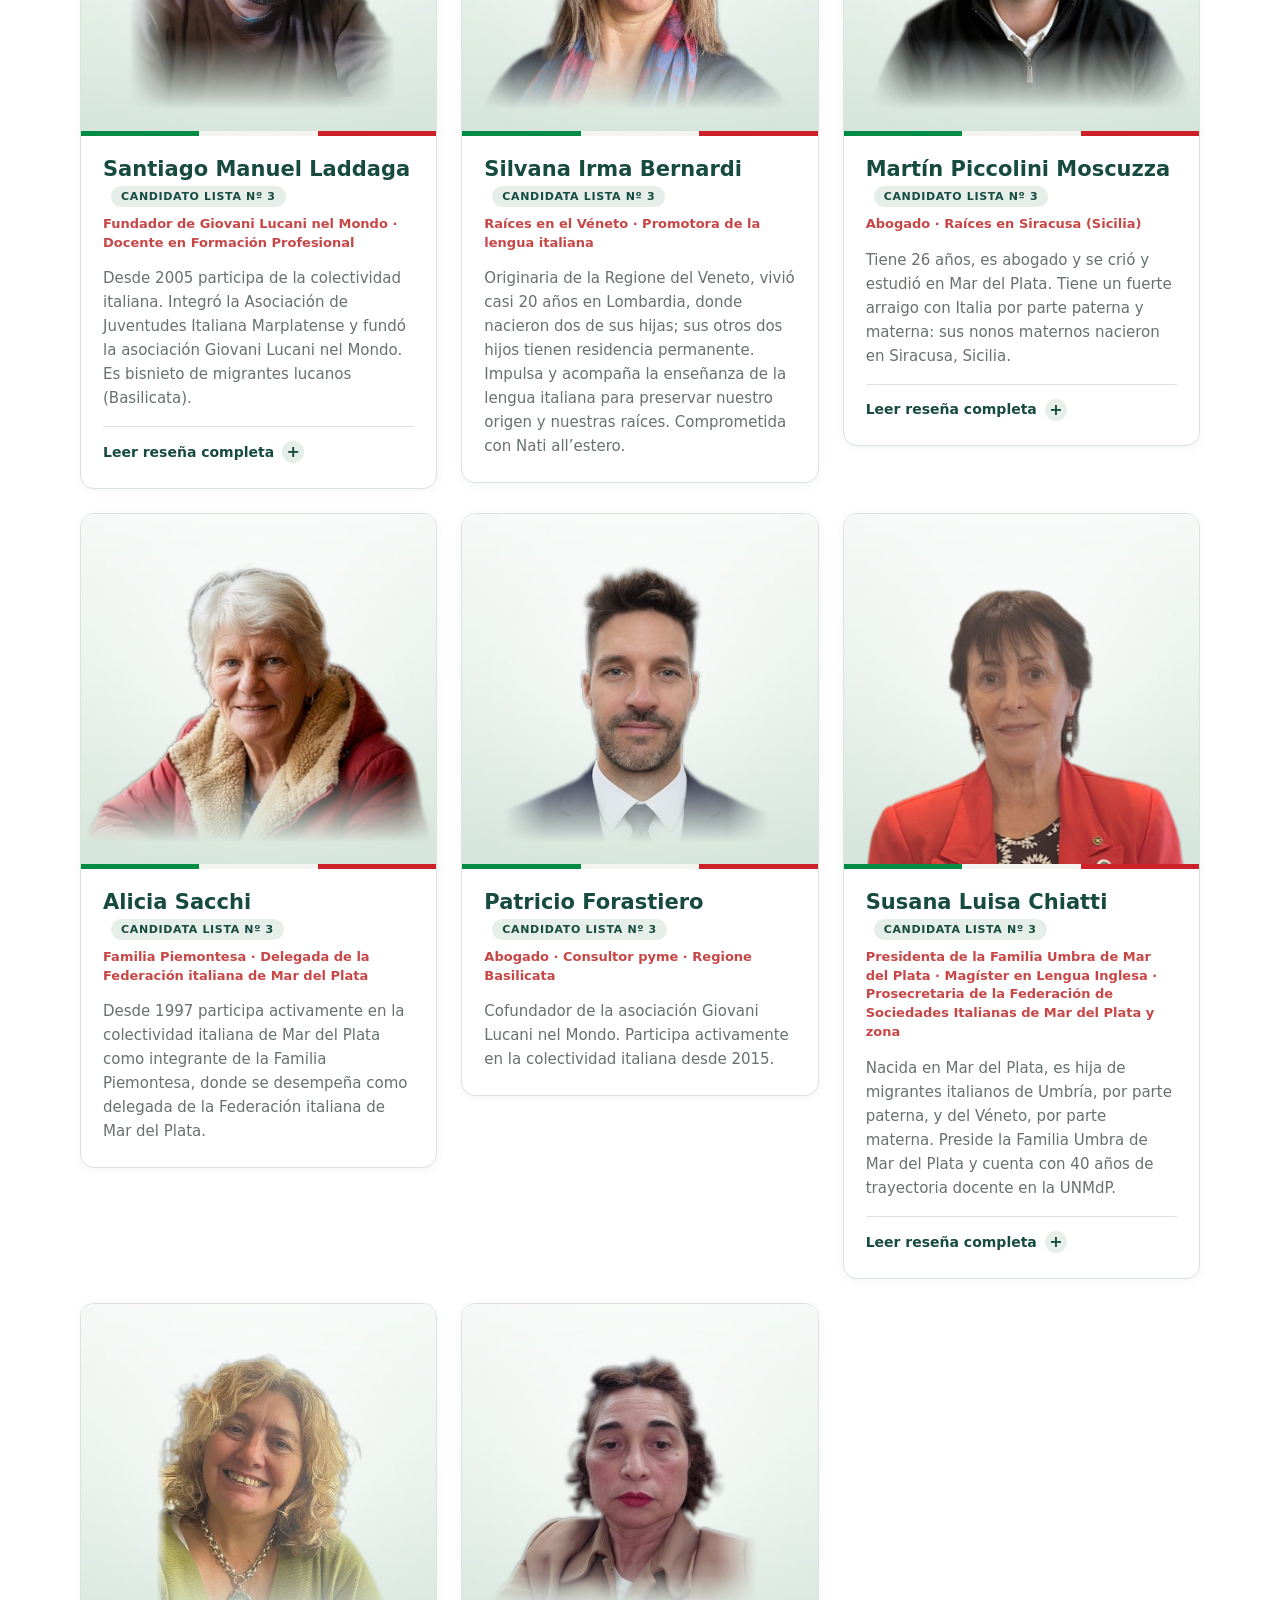
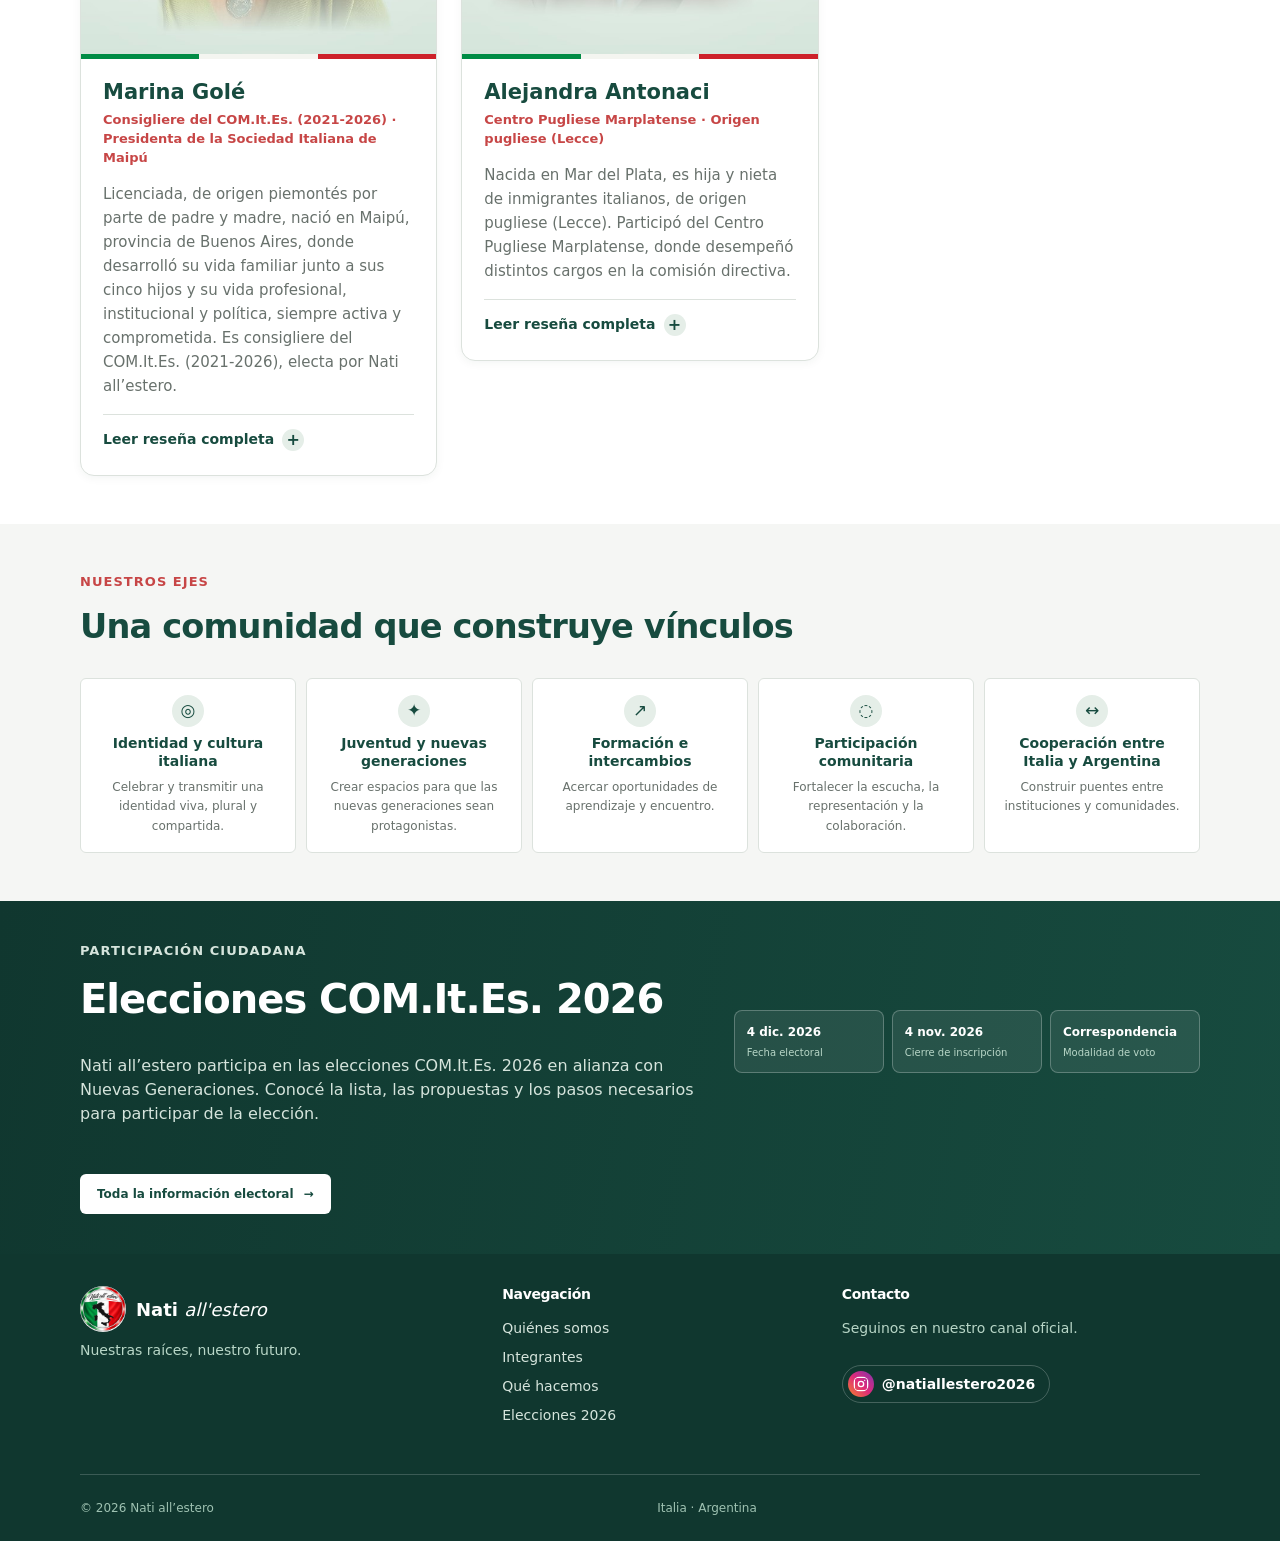
==== commit 8fbcc812: "Actualizar fechas vencidas de inscripcion, optimizar logo y agregar cabeceras de seguridad Co-Author" ====
--- a/index.html
+++ b/index.html
@@ -52,7 +52,7 @@
       <div class="hero-v2-media"><img src="assets/images/hero-inicio-foto.jpg" alt="Jóvenes abrazados con la bandera italiana frente al Coliseo, bajo un mapa que une Argentina con Italia" width="928" height="764"></div>
       <div class="container hero-v2-inner">
         <div class="hero-v2-copy">
-          <img class="hero-v2-logo" src="assets/images/logo-nati-all-estero.png" alt="Emblema Nati all'estero" width="768" height="768">
+          <img class="hero-v2-logo" src="assets/images/logo-nati-all-estero.png" alt="Emblema Nati all'estero" width="256" height="256">
           <p class="eyebrow">Comunidad italiana en el exterior</p>
           <h1>Nuestras raíces, <span>nuestro futuro</span></h1>
           <span class="hero-v2-flag" aria-hidden="true"></span>
@@ -326,7 +326,7 @@
     <section class="election-banner">
       <div class="container election-banner-inner">
         <div><p class="eyebrow eyebrow-light">Participación ciudadana</p><h2>Elecciones COM.It.Es. 2026</h2><p>Nati all’estero participa en las elecciones COM.It.Es. 2026 en alianza con Nuevas Generaciones. Conocé la lista, las propuestas y los pasos necesarios para participar de la elección.</p></div>
-        <div class="date-list"><div><strong>4 dic. 2026</strong><span>Fecha electoral</span></div><div><strong>4 nov. 2026</strong><span>Límite de solicitud</span></div><div><strong>Correspondencia</strong><span>Modalidad de voto</span></div></div>
+        <div class="date-list"><div><strong>4 dic. 2026</strong><span>Fecha electoral</span></div><div><strong>4 nov. 2026</strong><span>Cierre de inscripción</span></div><div><strong>Correspondencia</strong><span>Modalidad de voto</span></div></div>
         <a class="button button-light" href="elecciones-comites-2026.html">Toda la información electoral <span aria-hidden="true">→</span></a>
       </div>
     </section>
@@ -345,7 +345,7 @@
     <img class="promo-logo" src="assets/images/logo-nuevas-generaciones-nati.png" alt="Logo de Nuevas Generaciones y Nati all'estero" width="120" height="120">
     <p class="eyebrow">Lista Nº 3 · Nuevas Generaciones - Nati all’estero</p>
     <h2 id="promo-titulo">Elecciones COM.It.Es. 2026</h2>
-    <p>Para votar por correo tenés que pedir tu inscripción en el padrón electoral a tu consulado <strong>antes del 4 de noviembre de 2026</strong>.</p>
+    <p>El plazo para inscribirse en el padrón electoral <strong>cerró el 4 de noviembre de 2026</strong>. Si ya te inscribiste, tu voto por correo debe llegar <strong>hasta el 4 de diciembre de 2026</strong>.</p>
     <div class="button-row">
       <a class="button button-primary" href="elecciones-comites-2026.html">Cómo votar <span aria-hidden="true">→</span></a>
       <button class="button button-secondary" type="button" data-promo-close>Ahora no</button>
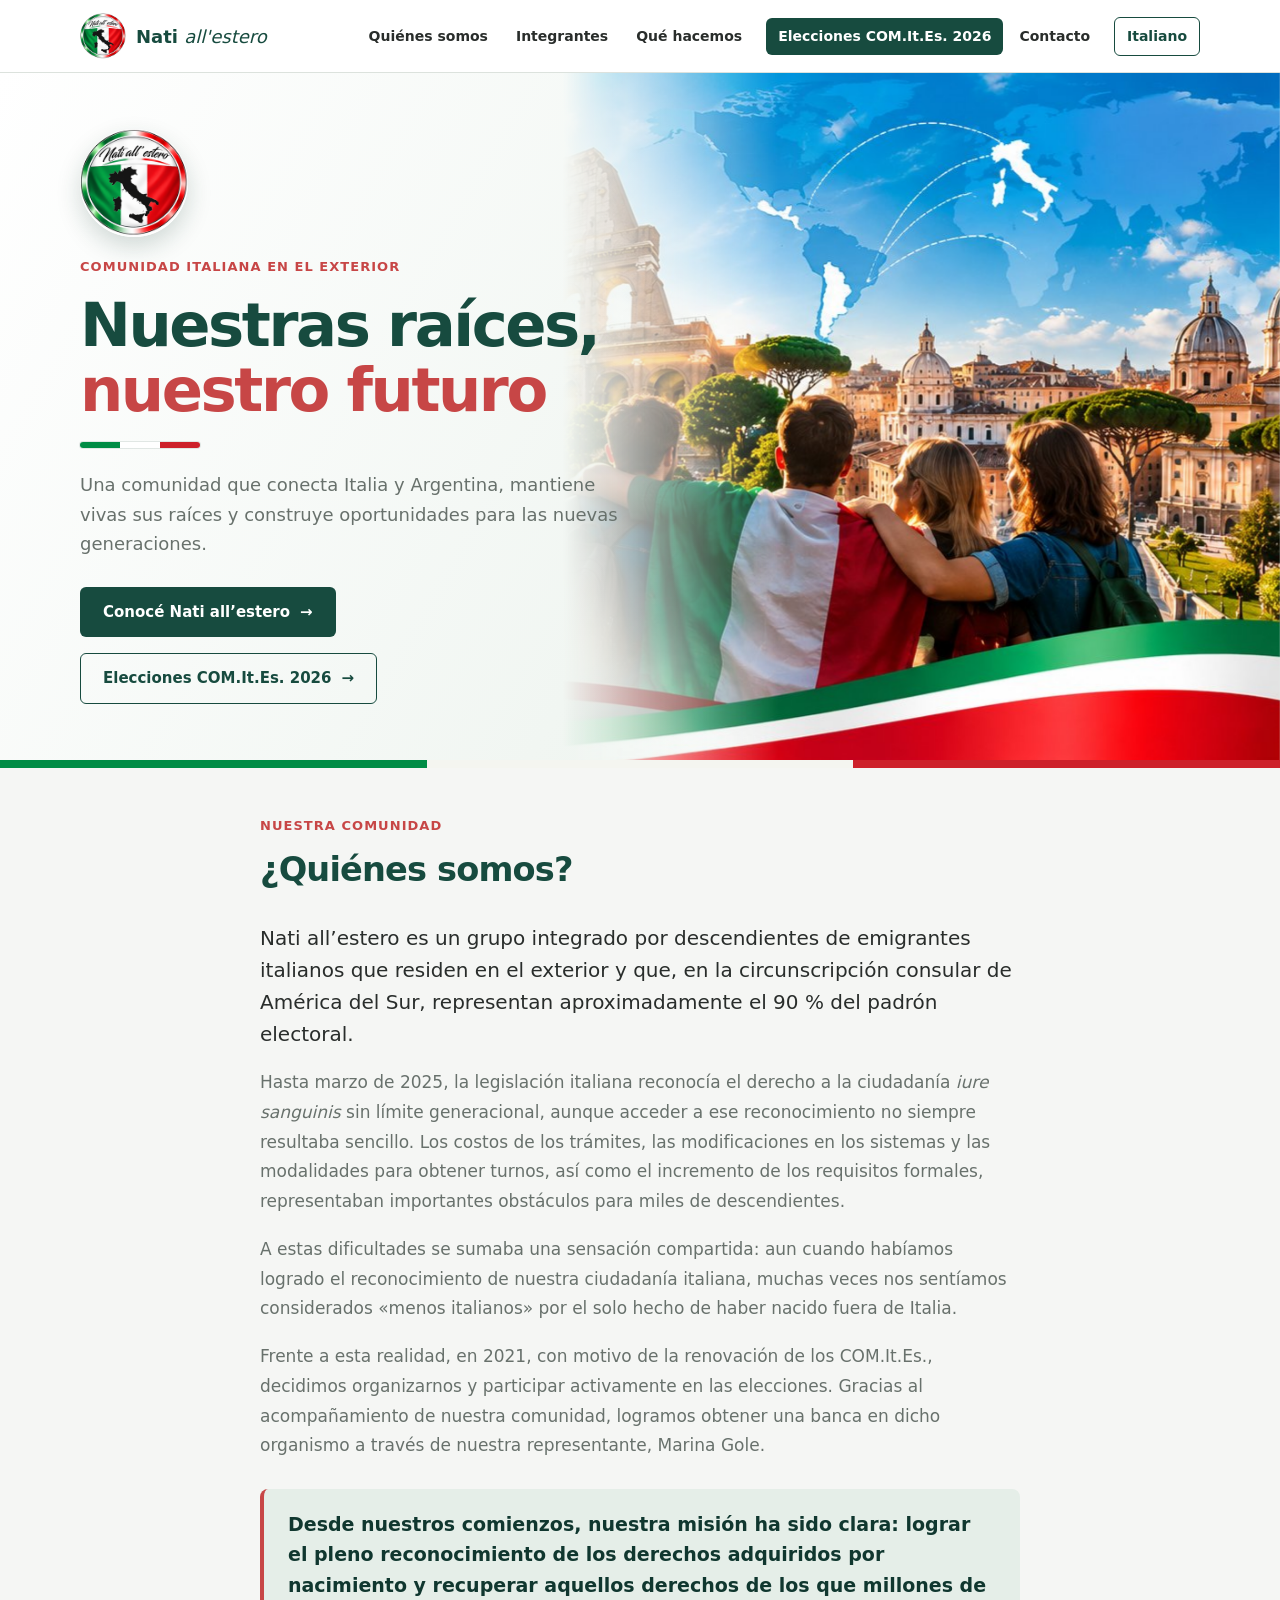
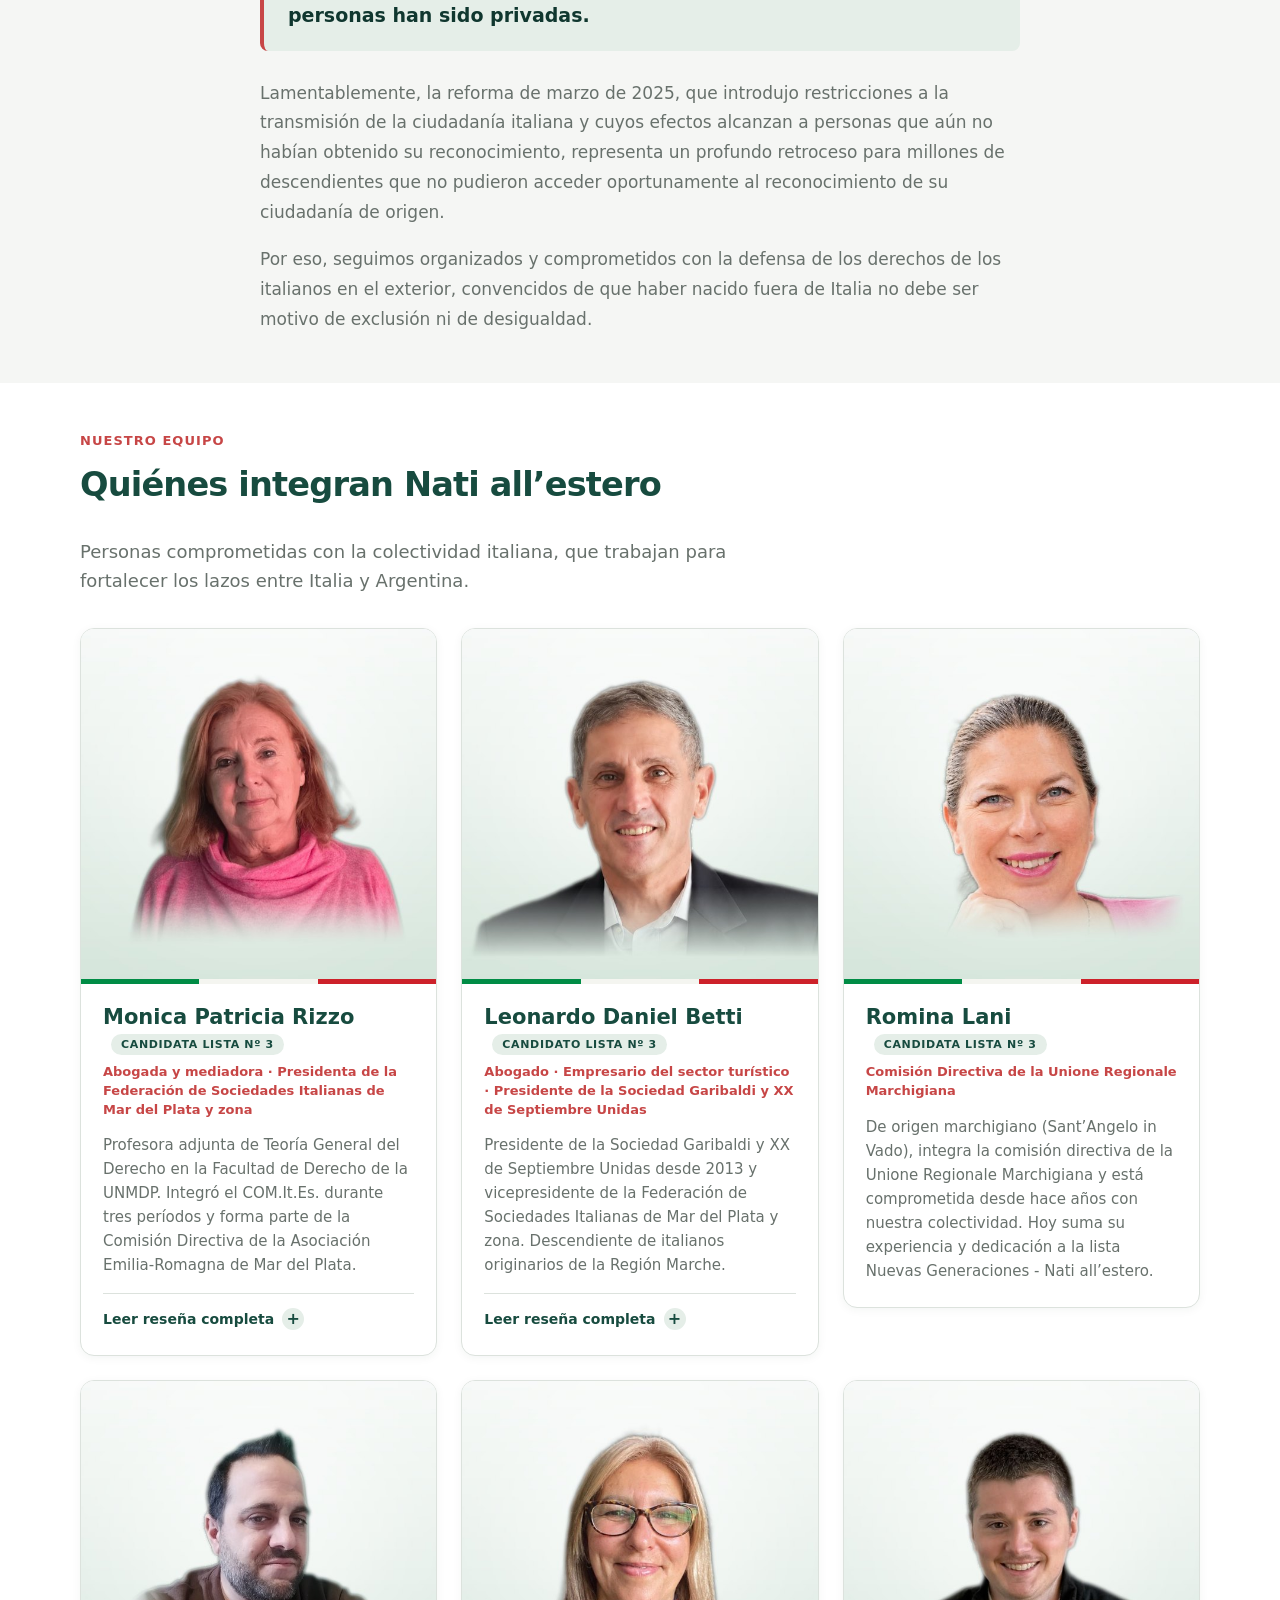
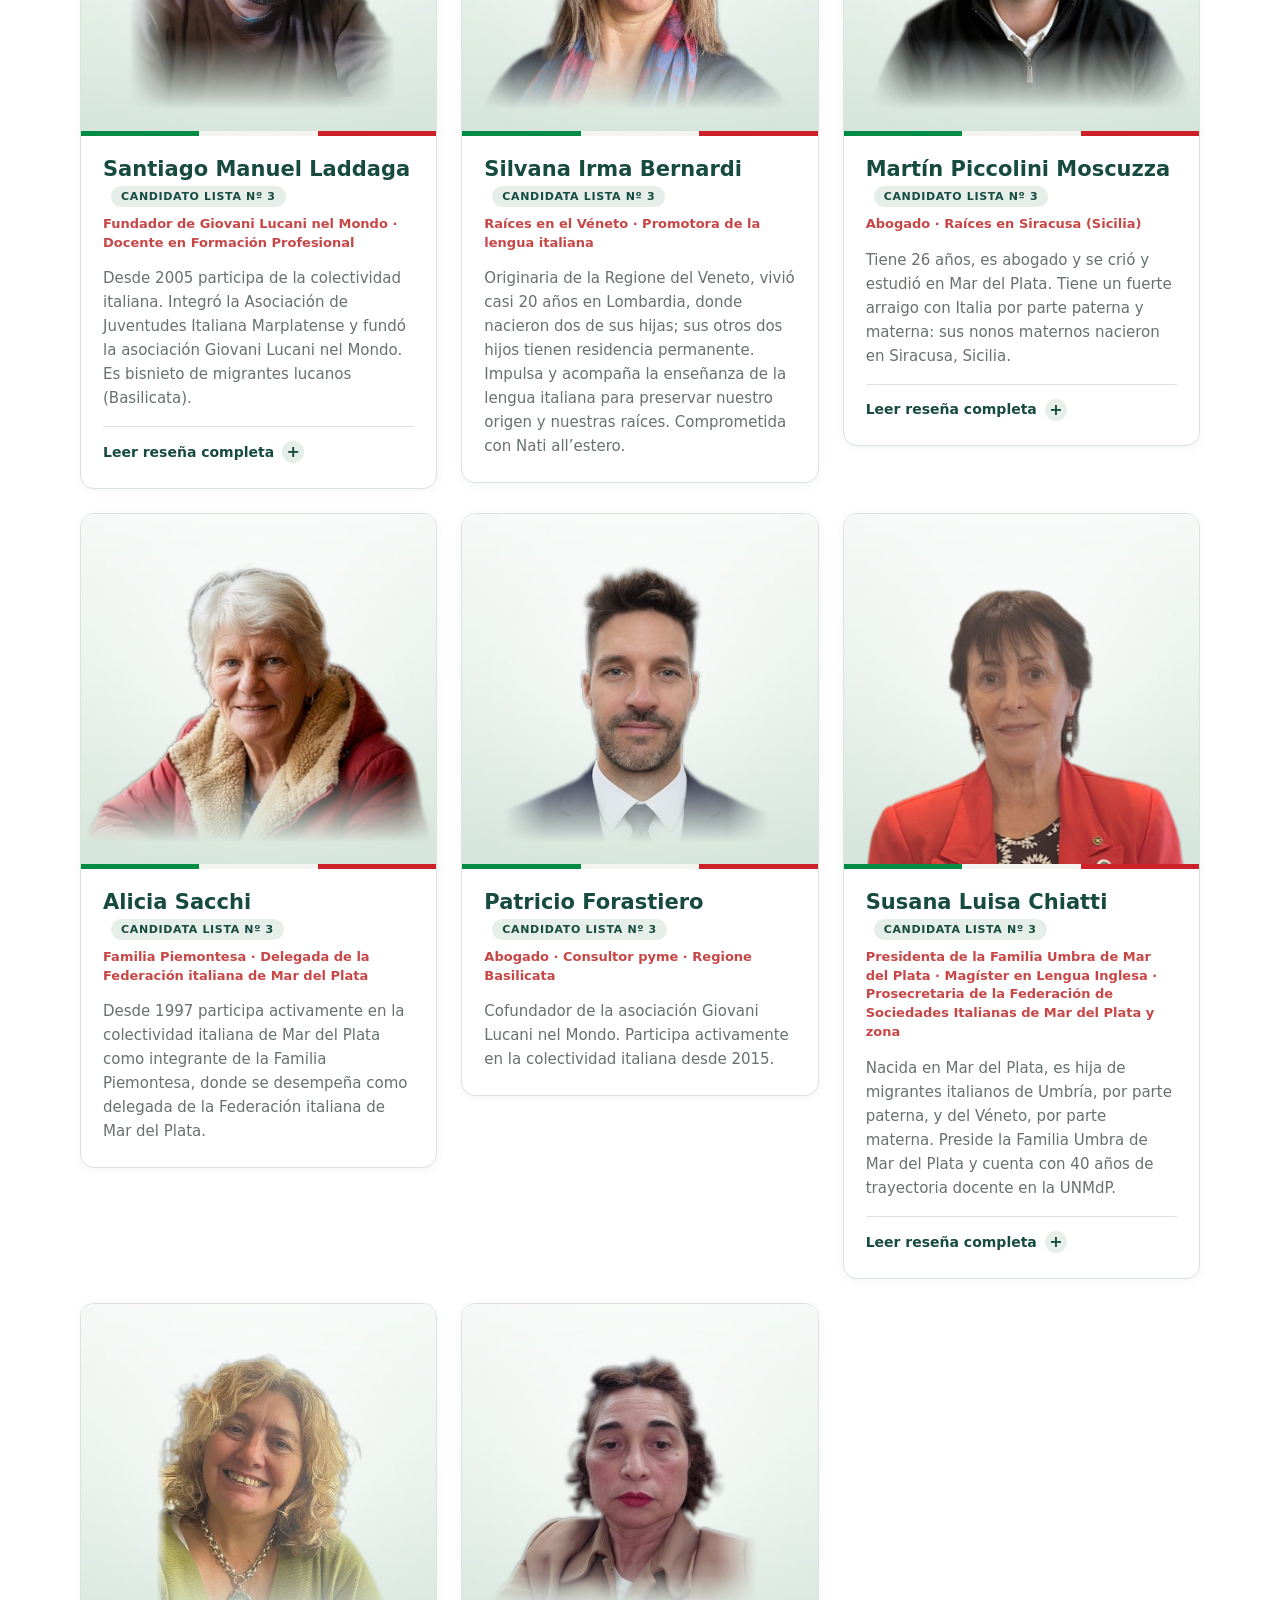
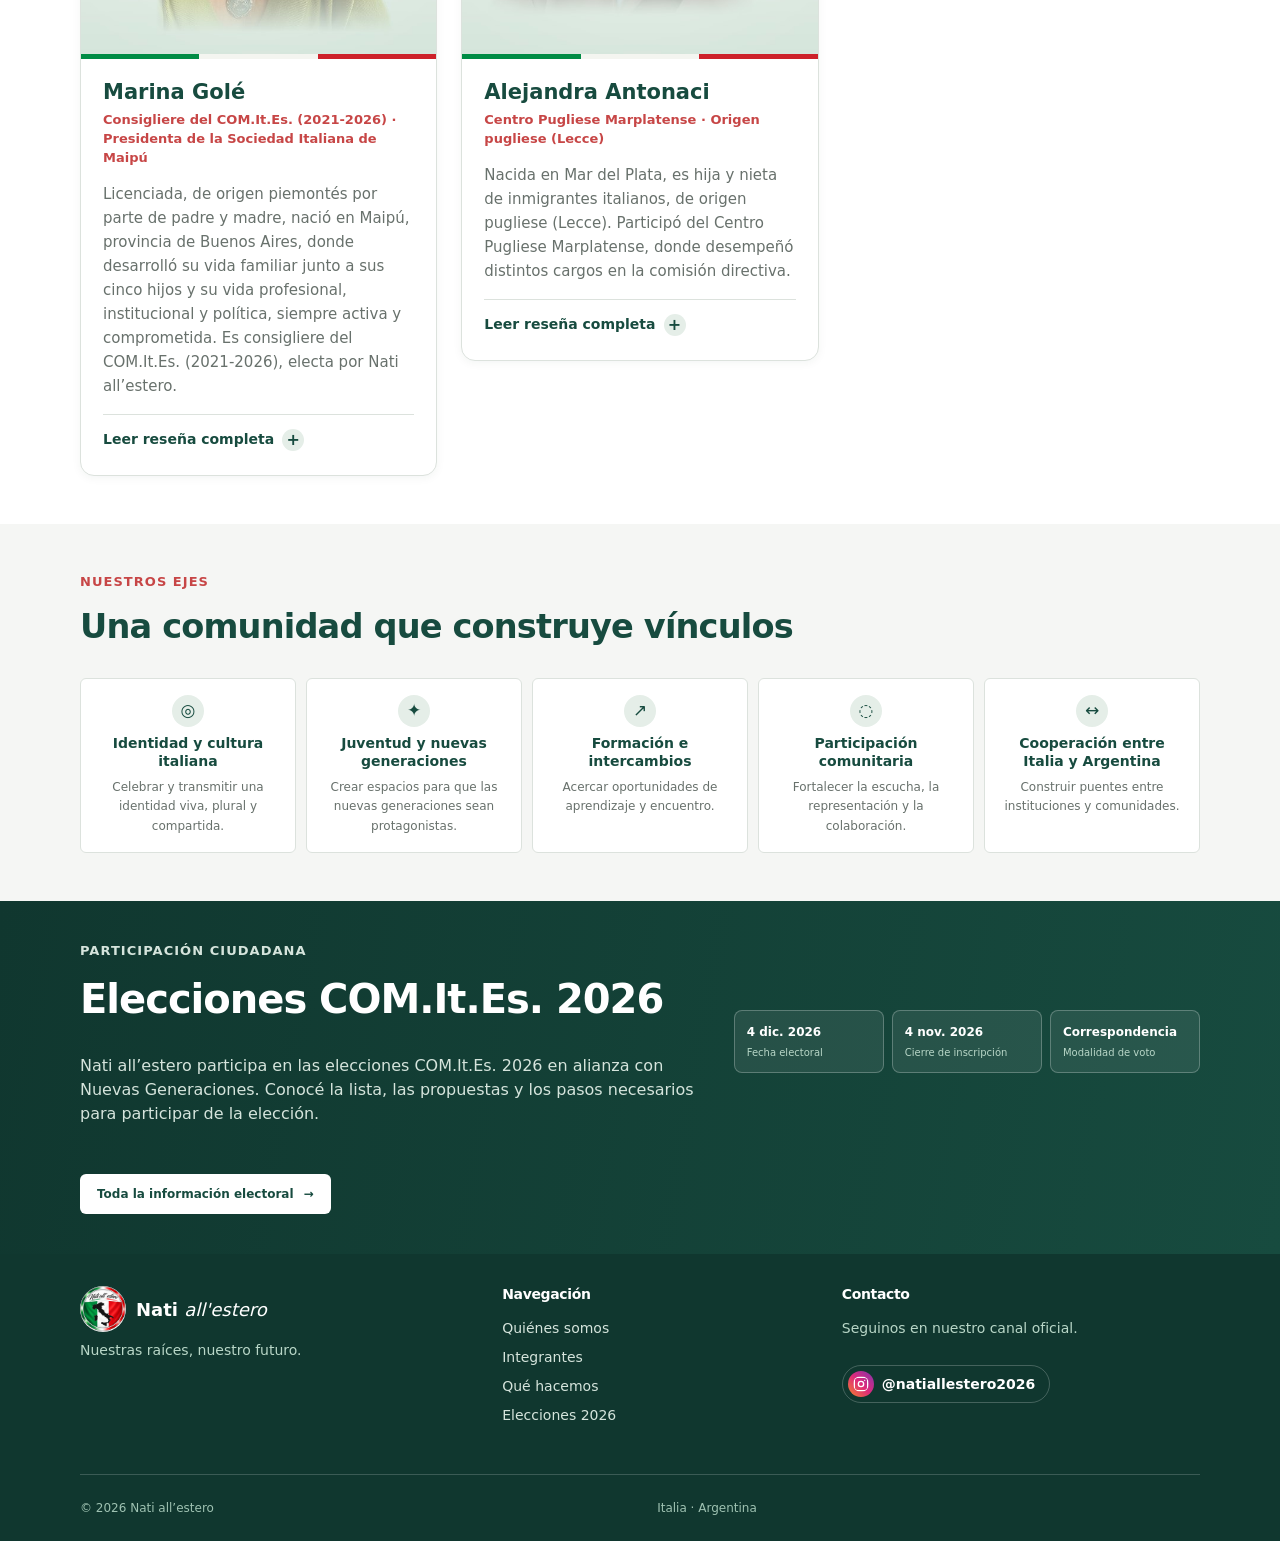
==== commit 4bb39c1a: "Quitar ventana emergente de inscripcion (plazo cerrado) Co-Authored-By: Claude Sonnet 5.5 <noreply@a" ====
--- a/index.html
+++ b/index.html
@@ -340,19 +340,7 @@
     </div>
     <div class="container footer-bottom"><span>© 2026 Nati all’estero</span><span>Italia <span aria-hidden="true">·</span> Argentina</span><span id="visit-counter" aria-live="polite"></span></div>
   </footer>
-  <dialog class="promo-modal" id="promo-elecciones" aria-labelledby="promo-titulo">
-    <button class="promo-close" type="button" aria-label="Cerrar aviso" data-promo-close>&times;</button>
-    <img class="promo-logo" src="assets/images/logo-nuevas-generaciones-nati.png" alt="Logo de Nuevas Generaciones y Nati all'estero" width="120" height="120">
-    <p class="eyebrow">Lista Nº 3 · Nuevas Generaciones - Nati all’estero</p>
-    <h2 id="promo-titulo">Elecciones COM.It.Es. 2026</h2>
-    <p>El plazo para inscribirse en el padrón electoral <strong>cerró el 4 de noviembre de 2026</strong>. Si ya te inscribiste, tu voto por correo debe llegar <strong>hasta el 4 de diciembre de 2026</strong>.</p>
-    <div class="button-row">
-      <a class="button button-primary" href="elecciones-comites-2026.html">Cómo votar <span aria-hidden="true">→</span></a>
-      <button class="button button-secondary" type="button" data-promo-close>Ahora no</button>
-    </div>
-  </dialog>
   <script src="js/menu.js"></script>
   <script src="js/contador.js?v=20261031b"></script>
-  <script src="js/promo.js"></script>
 </body>
 </html>
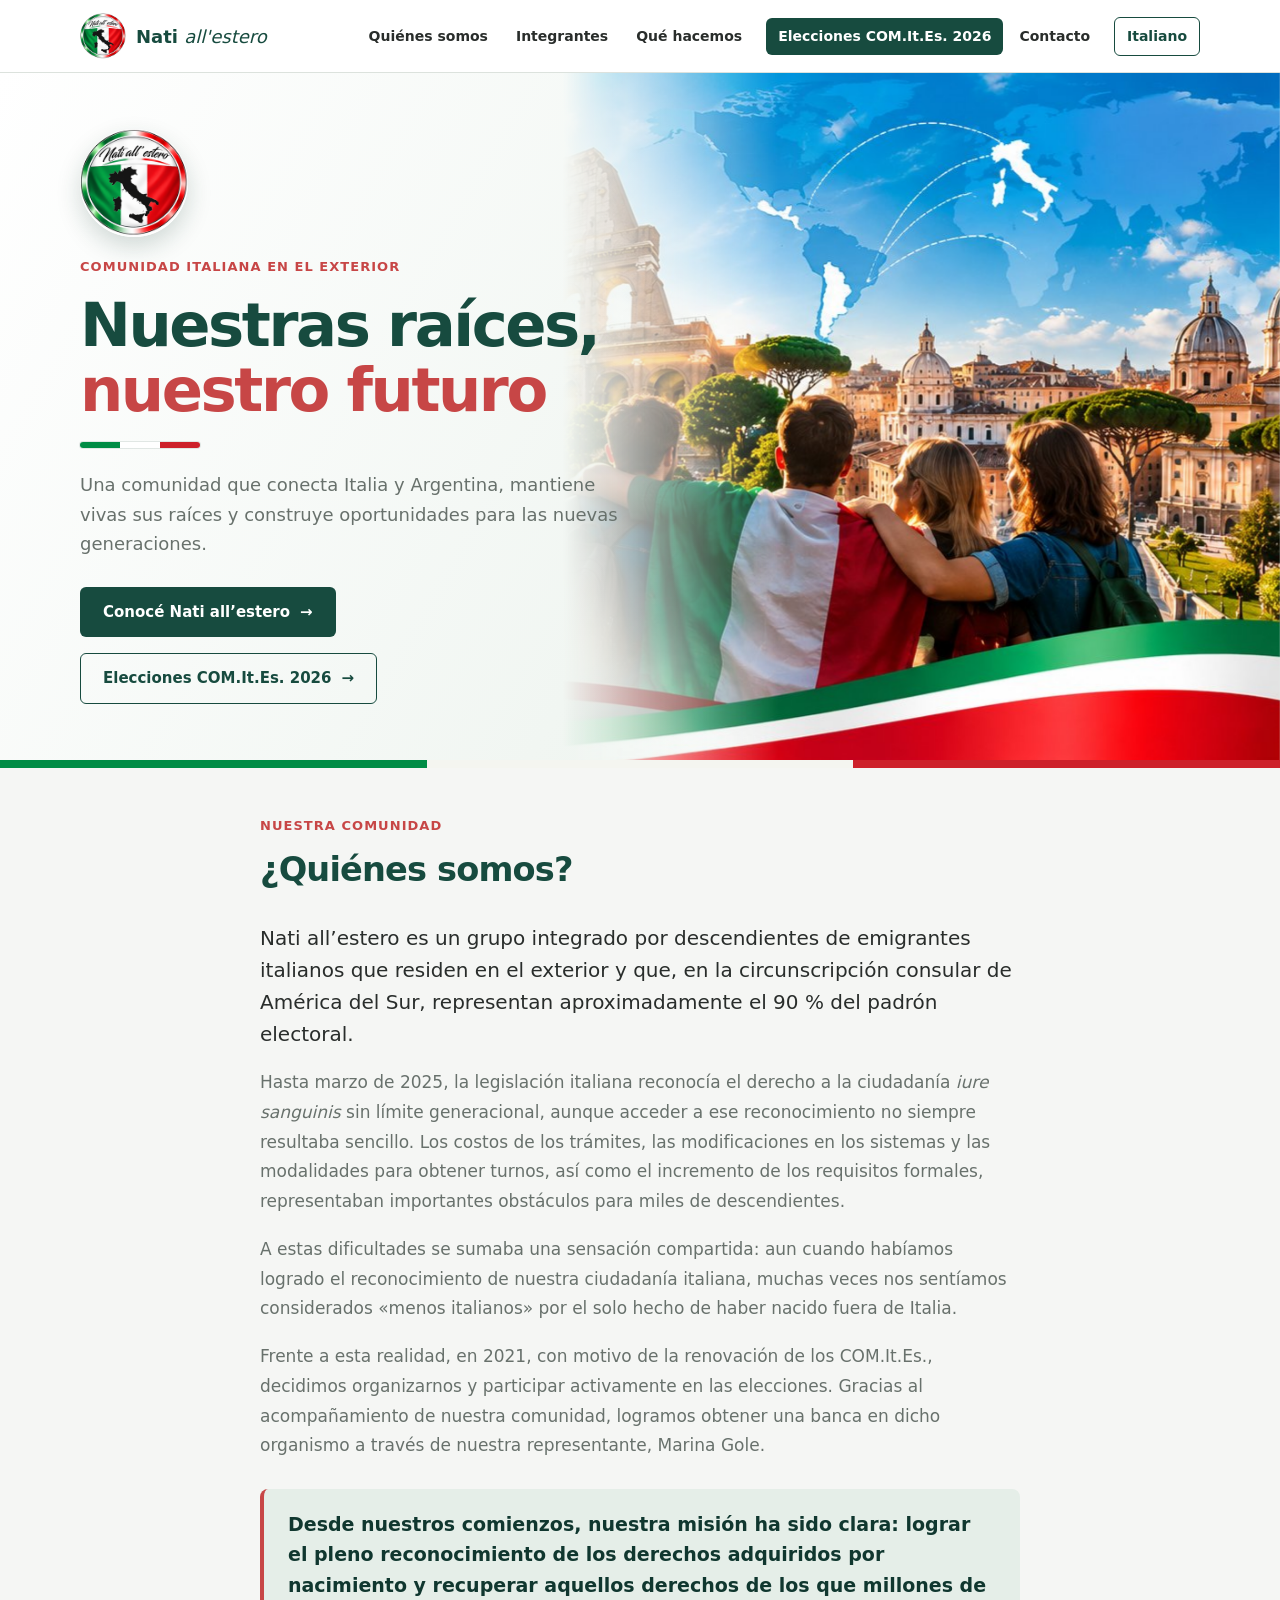
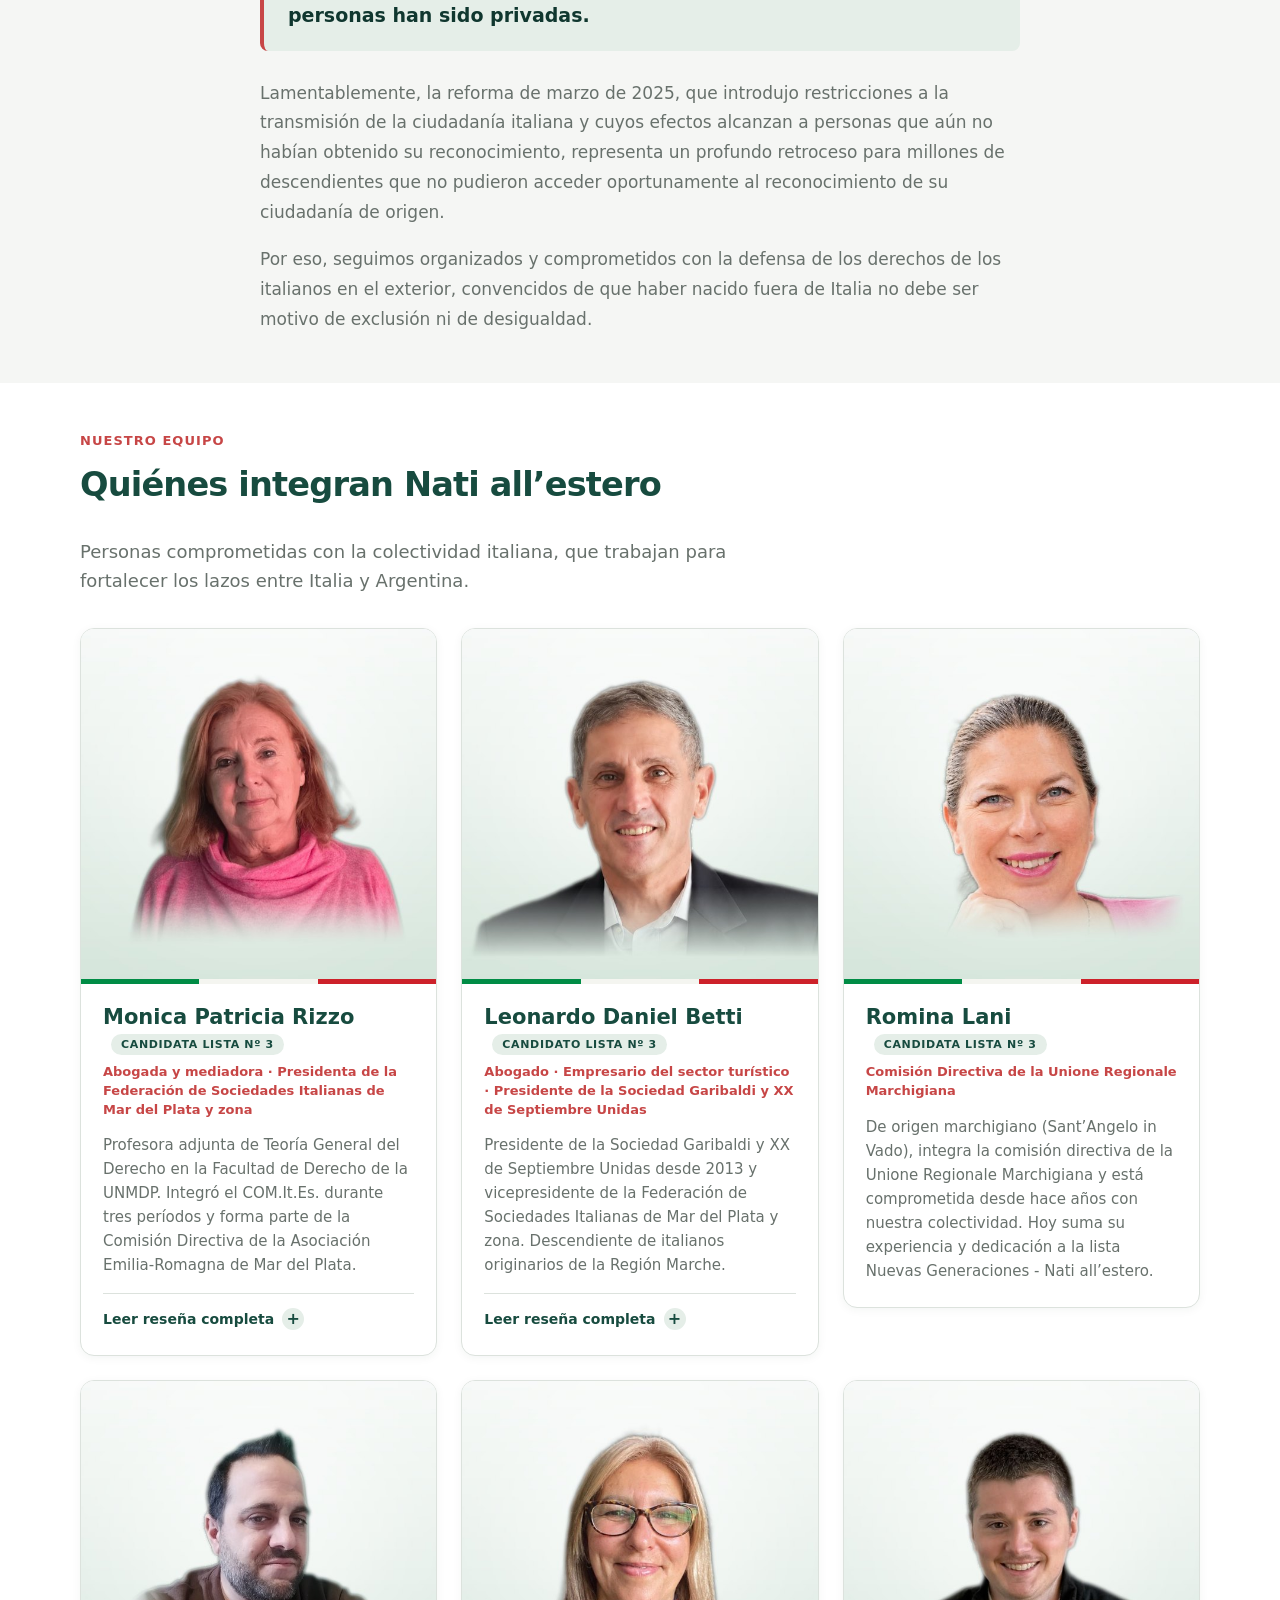
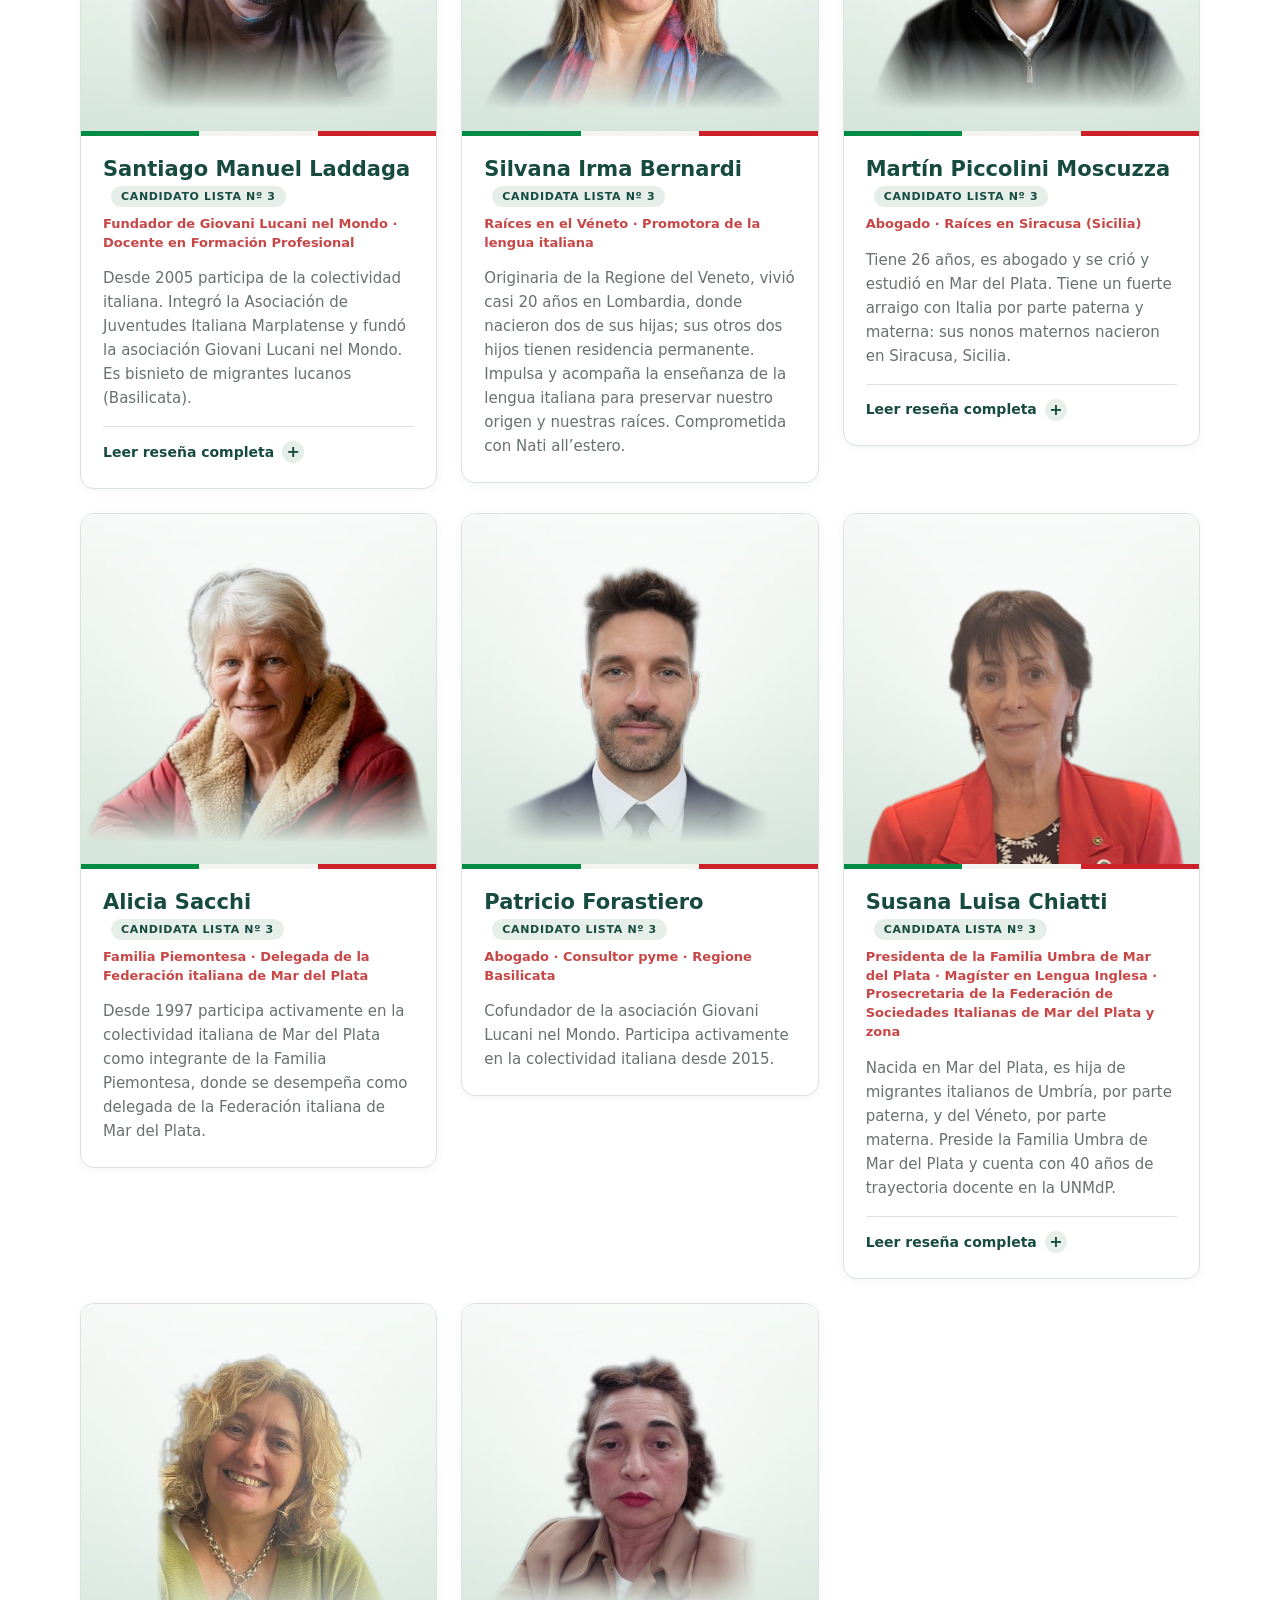
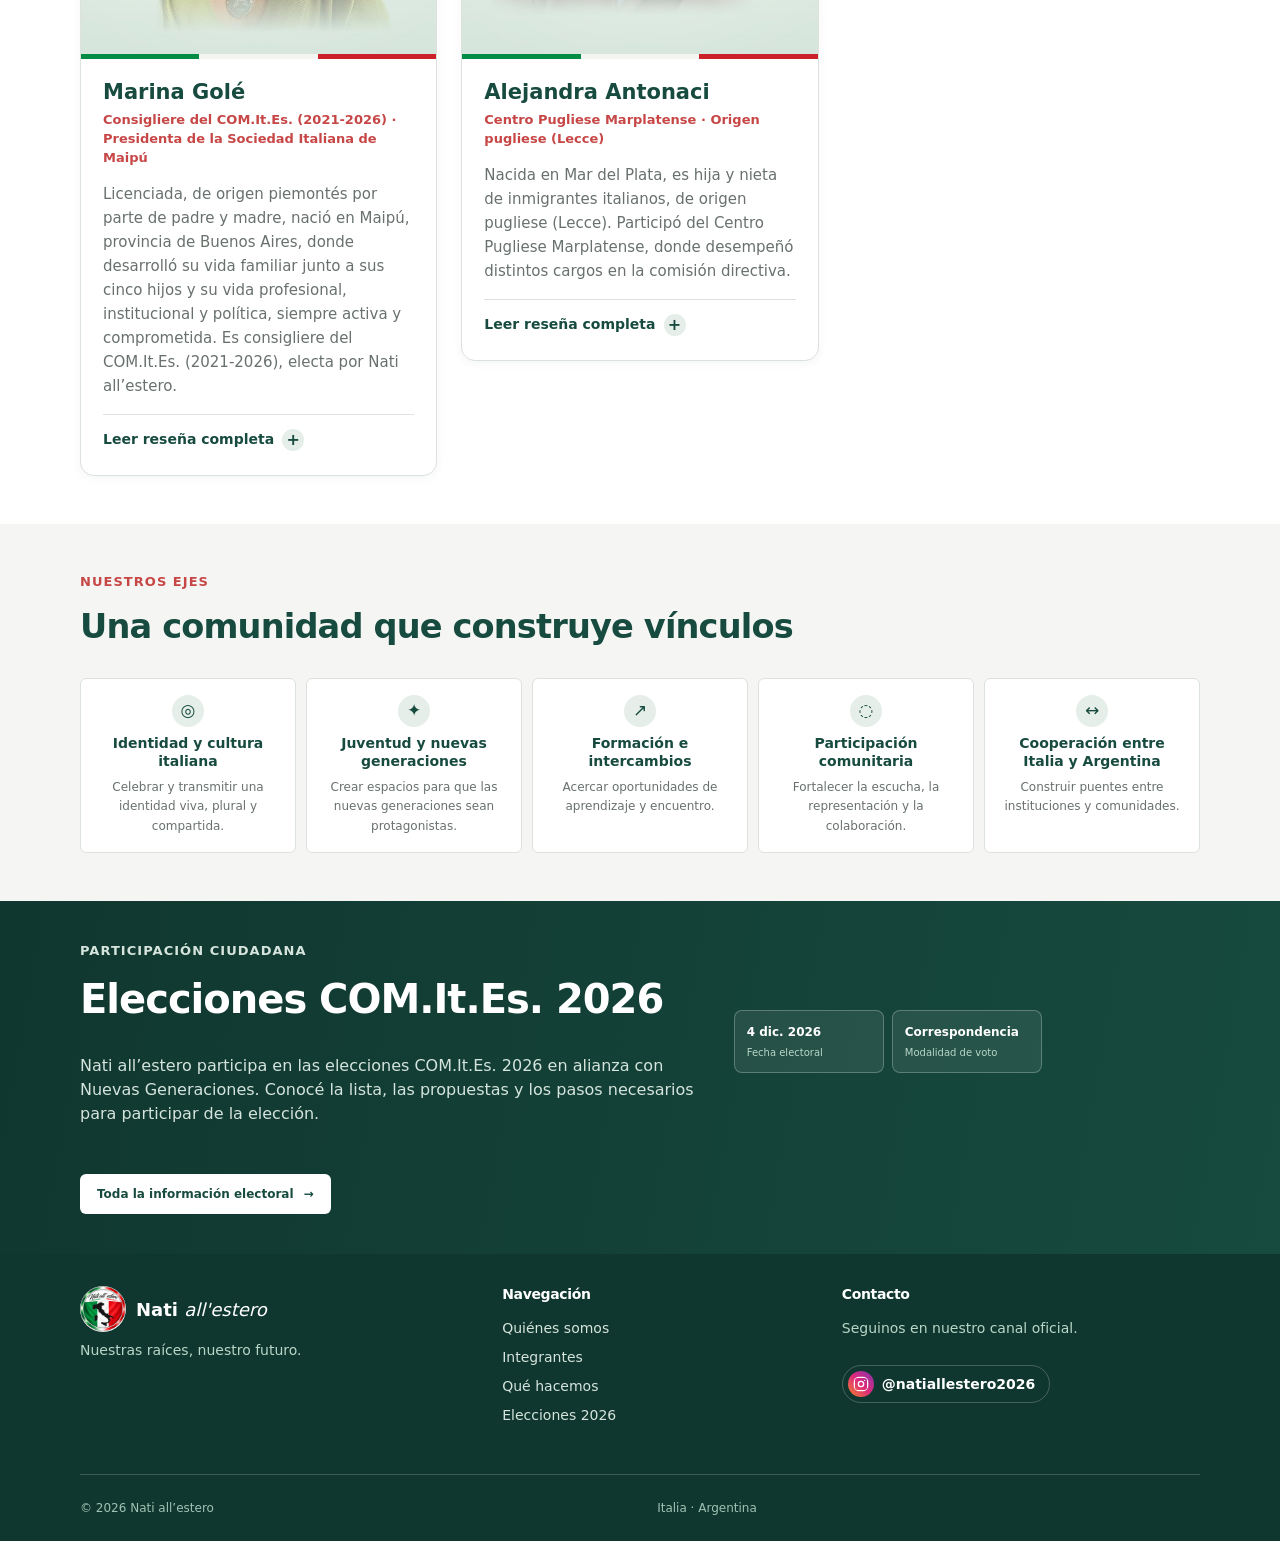
==== commit 30211f8c: "Reemplazar guia estatica por diagrama de flujo interactivo y quitar fecha de cierre de inscripcion C" ====
--- a/index.html
+++ b/index.html
@@ -326,7 +326,7 @@
     <section class="election-banner">
       <div class="container election-banner-inner">
         <div><p class="eyebrow eyebrow-light">Participación ciudadana</p><h2>Elecciones COM.It.Es. 2026</h2><p>Nati all’estero participa en las elecciones COM.It.Es. 2026 en alianza con Nuevas Generaciones. Conocé la lista, las propuestas y los pasos necesarios para participar de la elección.</p></div>
-        <div class="date-list"><div><strong>4 dic. 2026</strong><span>Fecha electoral</span></div><div><strong>4 nov. 2026</strong><span>Cierre de inscripción</span></div><div><strong>Correspondencia</strong><span>Modalidad de voto</span></div></div>
+        <div class="date-list"><div><strong>4 dic. 2026</strong><span>Fecha electoral</span></div><div><strong>Correspondencia</strong><span>Modalidad de voto</span></div></div>
         <a class="button button-light" href="elecciones-comites-2026.html">Toda la información electoral <span aria-hidden="true">→</span></a>
       </div>
     </section>
--- a/css/styles.css
+++ b/css/styles.css
@@ -383,3 +383,80 @@
 .promo-close { position: absolute; top: 8px; right: 10px; width: 40px; height: 40px; border: 0; background: none; color: var(--color-muted); font-size: 28px; line-height: 1; cursor: pointer; }
 .promo-close:hover, .promo-close:focus-visible { color: var(--color-primary); }
 @keyframes promo-in { from { opacity: 0; transform: translateY(12px); } to { opacity: 1; transform: none; } }
+
+/* Guía de votación interactiva */
+.guide { margin-bottom: var(--space-4); }
+.guide-nodes { list-style: none; margin: 0 0 var(--space-3); padding: 0; display: grid; grid-template-columns: repeat(6, 1fr); gap: 22px; }
+.guide:not(.is-js) .guide-nodes, .guide:not(.is-js) .guide-controls, .guide:not(.is-js) .guide-visuals { display: none; }
+.guide-nodes li { position: relative; }
+.guide-nodes li:not(:last-child)::after { content: "→"; position: absolute; top: 50%; right: -19px; width: 16px; transform: translateY(-50%); color: var(--color-accent); font-weight: 700; text-align: center; }
+.guide-node { display: flex; width: 100%; height: 100%; flex-direction: column; align-items: center; gap: 6px; padding: 12px 6px; border: 2px solid var(--color-border); border-radius: 10px; background: var(--color-white); color: var(--color-text); font: inherit; font-size: 14px; font-weight: 600; line-height: 1.25; text-align: center; cursor: pointer; transition: border-color .2s, background .2s, transform .2s; }
+.guide-node:hover { border-color: var(--color-primary); transform: translateY(-2px); }
+.guide-node:focus-visible { outline: 3px solid var(--color-accent); outline-offset: 2px; }
+.guide-node-num { display: inline-grid; width: 30px; height: 30px; place-items: center; border-radius: 50%; background: var(--color-primary-light); color: var(--color-primary); font-weight: 700; }
+.guide-node.is-done { border-color: var(--color-primary); }
+.guide-node.is-done .guide-node-num { background: var(--color-primary); color: var(--color-white); font-size: 0; }
+.guide-node.is-done .guide-node-num::before { content: "✓"; font-size: 16px; }
+.guide-node.is-current { border-color: var(--color-primary); background: var(--color-primary); color: var(--color-white); }
+.guide-node.is-current .guide-node-num { background: var(--color-white); color: var(--color-primary); }
+.guide-stage { display: grid; grid-template-columns: 1fr 1fr; gap: var(--space-4); align-items: start; padding: var(--space-4); border: 1px solid var(--color-border); border-radius: 12px; background: var(--color-white); }
+.guide:not(.is-js) .guide-stage { grid-template-columns: 1fr; }
+.guide:not(.is-js) .guide-panel + .guide-panel { margin-top: var(--space-3); }
+.guide-panel h3 { margin: 0 0 8px; font-size: 22px; }
+.guide-panel p { margin: 0 0 10px; line-height: 1.6; }
+.guide-hint { color: var(--color-muted); font-size: 15px; }
+.guide-list { margin: 0 0 10px; padding-left: 20px; }
+.guide-checks { margin: 0 0 10px; padding: 0; list-style: none; }
+.guide-checks li + li, .guide-list li + li { margin-top: 8px; }
+.guide-checks label { display: flex; gap: 10px; align-items: flex-start; cursor: pointer; }
+.guide-checks input { width: 20px; height: 20px; margin-top: 2px; accent-color: var(--color-primary); flex: none; }
+.guide-ok { color: var(--color-primary); font-weight: 700; }
+.guide-visuals { display: grid; place-items: center; min-height: 340px; padding: var(--space-3); border-radius: 10px; background: var(--color-primary-light); }
+.guide-visual[hidden], .guide-panel[hidden] { display: none; }
+.guide-controls { display: flex; align-items: center; justify-content: space-between; gap: 12px; margin-top: var(--space-3); }
+.guide-controls .button:disabled { opacity: .4; cursor: default; }
+.guide-progress { color: var(--color-muted); font-size: 14px; font-weight: 600; }
+.ballot { width: min(300px, 100%); padding: 18px; border: 1px solid #b9c2bc; border-radius: 4px; background: #fffef8; box-shadow: 0 6px 18px rgba(16,55,47,.15); text-align: center; transition: box-shadow .25s; }
+.ballot-tag { margin: 0 0 10px; color: var(--color-muted); font-size: 12px; letter-spacing: .04em; text-transform: uppercase; }
+.ballot-logo { position: relative; display: grid; width: 96px; height: 96px; margin: 0 auto 14px; place-items: center; border: 3px solid var(--color-primary); border-radius: 50%; background: var(--color-white); color: var(--color-primary); font: inherit; font-weight: 800; letter-spacing: .08em; cursor: pointer; transition: box-shadow .25s, transform .2s; }
+.ballot-logo:hover { transform: scale(1.04); }
+.ballot-logo:focus-visible, .cand:focus-visible, .env-btn:focus-visible, .guide-reset:focus-visible { outline: 3px solid var(--color-accent); outline-offset: 2px; }
+.ballot-x { position: absolute; inset: 0; display: grid; place-items: center; color: #1a2a8a; font-size: 64px; font-weight: 400; opacity: 0; transform: scale(.4); transition: opacity .2s, transform .2s; }
+.ballot-logo[aria-pressed="true"] .ballot-x { opacity: 1; transform: scale(1); }
+.ballot-cands { list-style: none; margin: 0 0 8px; padding: 0; text-align: left; }
+.cand { display: flex; width: 100%; align-items: center; gap: 10px; padding: 7px 8px; border: 0; border-bottom: 1px solid var(--color-border); background: transparent; color: var(--color-text); font: inherit; font-size: 15px; text-align: left; cursor: pointer; }
+.cand:hover { background: var(--color-primary-light); }
+.cand-box { display: grid; width: 20px; height: 20px; flex: none; place-items: center; border: 2px solid var(--color-muted); color: #1a2a8a; font-size: 16px; line-height: 1; }
+.cand[aria-pressed="true"] .cand-box::before { content: "✕"; }
+.ballot-msg { min-height: 20px; margin: 6px 0; color: var(--color-accent); font-size: 14px; font-weight: 700; }
+.guide-reset { padding: 6px 12px; border: 1px solid var(--color-border); border-radius: 6px; background: var(--color-white); color: var(--color-muted); font: inherit; font-size: 13px; cursor: pointer; }
+.guide[data-focus="list"] .ballot { box-shadow: 0 0 0 4px var(--color-accent); }
+.guide[data-focus="logo"] .ballot-logo { box-shadow: 0 0 0 4px var(--color-accent); }
+.guide[data-focus="cands"] .ballot-cands { box-shadow: 0 0 0 4px var(--color-accent); border-radius: 4px; }
+.env { width: min(320px, 100%); text-align: center; }
+.env-outer { position: relative; padding: 14px; border: 2px solid transparent; border-radius: 8px; transition: all .4s; }
+.env[data-stage="3"] .env-outer { border-color: var(--color-accent); background: #fbe9e4; }
+.env-inner { padding: 14px; border: 2px solid transparent; border-radius: 6px; transition: all .4s; }
+.env:not([data-stage="0"]) .env-inner { border-color: #9aa59f; background: var(--color-white); }
+.env-label { display: block; margin-bottom: 8px; color: var(--color-muted); font-size: 12px; font-weight: 700; letter-spacing: .04em; text-transform: uppercase; opacity: 0; transition: opacity .4s; }
+.env:not([data-stage="0"]) .env-inner > .env-label, .env[data-stage="3"] .env-outer > .env-label { opacity: 1; }
+.env-paper { padding: 22px 8px; border: 1px solid #b9c2bc; background: #fffef8; font-weight: 700; box-shadow: 0 2px 6px rgba(0,0,0,.1); }
+.env-stub { margin-top: 10px; padding: 10px; border: 1px dashed var(--color-primary); background: var(--color-white); font-size: 14px; opacity: 0; transform: translateY(-8px); transition: opacity .4s, transform .4s; }
+.env[data-stage="2"] .env-stub, .env[data-stage="3"] .env-stub { opacity: 1; transform: none; }
+.env-caption { min-height: 44px; margin: 12px 0 8px; font-weight: 600; }
+.env-btn { padding: 9px 16px; border: 0; border-radius: 8px; background: var(--color-primary); color: var(--color-white); font: inherit; font-weight: 700; cursor: pointer; }
+.env-btn:disabled { opacity: .4; cursor: default; }
+.mail { text-align: center; }
+.mail-icon { display: block; font-size: 72px; }
+.mail-date { display: inline-block; margin: 8px 0; padding: 8px 14px; border-radius: 999px; background: var(--color-accent); color: var(--color-white); font-weight: 700; }
+@media (max-width: 900px) {
+  .guide-nodes { grid-template-columns: repeat(3, 1fr); gap: 14px; }
+  .guide-nodes li::after { display: none; }
+  .guide-stage { grid-template-columns: 1fr; padding: 20px; }
+  .guide-visuals { min-height: 0; }
+}
+@media (max-width: 520px) {
+  .guide-nodes { grid-template-columns: repeat(2, 1fr); }
+  .guide-controls .button { padding-left: 14px; padding-right: 14px; }
+}
+@media (prefers-reduced-motion: reduce) { .guide *, .guide *::before { transition: none !important; } }
